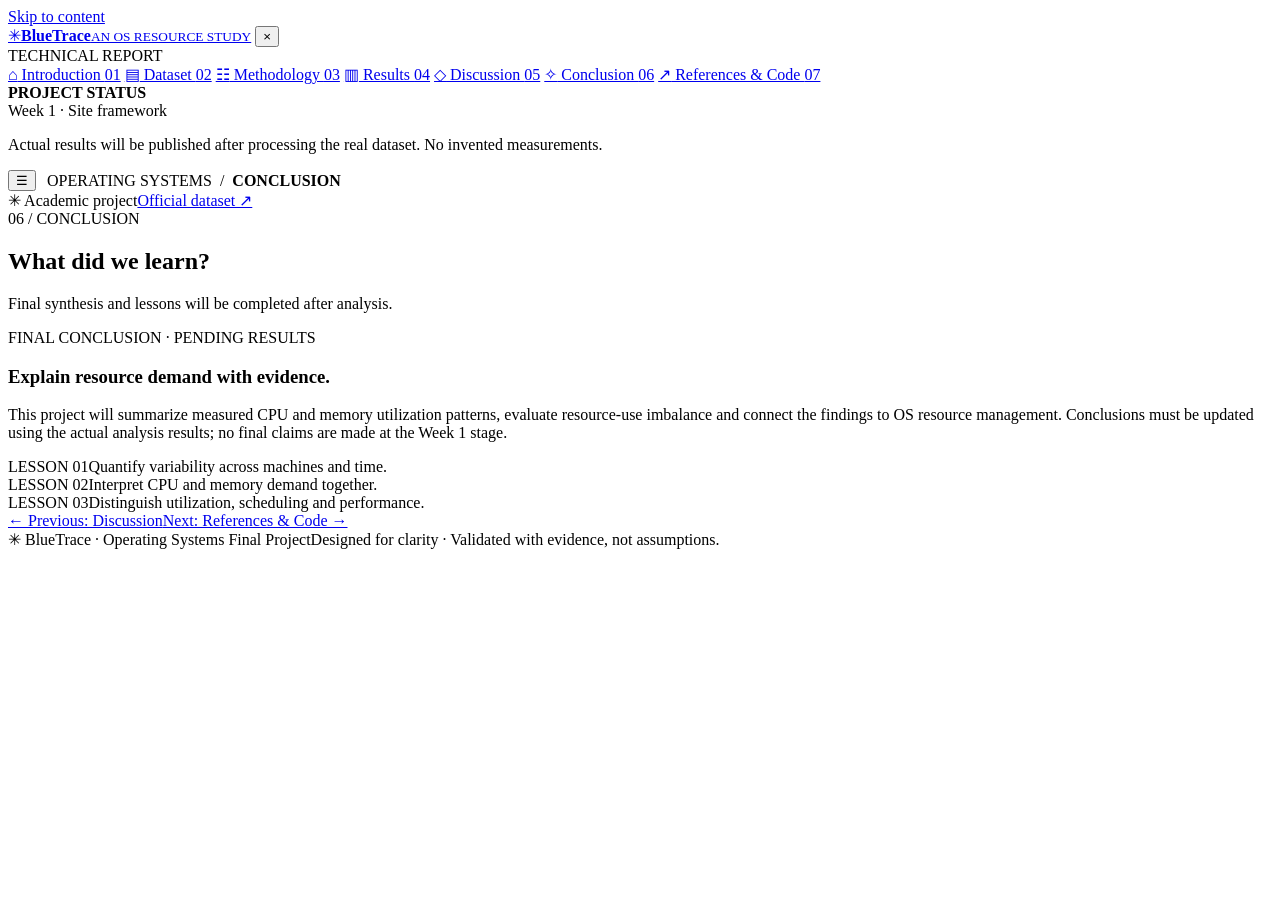
==== conclusion.html @ f9ad2328 "Add files via upload" ====
<!DOCTYPE html>
<html lang="en">
<head>
<meta charset="utf-8">
<meta name="viewport" content="width=device-width,initial-scale=1,viewport-fit=cover">
<meta name="theme-color" content="#eaf6ff">
<meta name="description" content="Operating Systems final project: Alibaba Cluster Trace 2017 CPU and memory analysis — Conclusion.">
<title>Conclusion · BlueTrace OS Resource Study</title>
<link rel="stylesheet" href="assets/style.css">
<script src="assets/results/results.js" defer></script>
<script src="assets/navigation.js" defer></script>
<script src="assets/report.js" defer></script>

</head>
<body data-page="conclusion">
<a href="#main-content" class="skip-link">Skip to content</a>
<div class="scrim" id="scrim" aria-hidden="true"></div>
<div class="app">
<aside class="side" id="sidebar" aria-label="Report navigation" aria-hidden="false">
  <div class="sidebar-top">
  <a href="index.html" class="brand"><span class="logo" aria-hidden="true">✳</span><span><strong>BlueTrace</strong><small>AN OS RESOURCE STUDY</small></span></a>
  <button class="menu-close" type="button" id="menuClose" aria-label="Close navigation">×</button>
  </div>
  <div class="nav-caption">TECHNICAL REPORT</div>
  <nav aria-label="Report pages"><a class="nav-link" href="index.html" ><span class="nav-icon" aria-hidden="true">⌂</span> Introduction <span class="num">01</span></a>
<a class="nav-link" href="dataset.html" ><span class="nav-icon" aria-hidden="true">▤</span> Dataset <span class="num">02</span></a>
<a class="nav-link" href="methodology.html" ><span class="nav-icon" aria-hidden="true">☷</span> Methodology <span class="num">03</span></a>
<a class="nav-link" href="results.html" ><span class="nav-icon" aria-hidden="true">▥</span> Results <span class="num">04</span></a>
<a class="nav-link" href="discussion.html" ><span class="nav-icon" aria-hidden="true">◇</span> Discussion <span class="num">05</span></a>
<a class="nav-link active" href="conclusion.html" aria-current="page"><span class="nav-icon" aria-hidden="true">✧</span> Conclusion <span class="num">06</span></a>
<a class="nav-link" href="references.html" ><span class="nav-icon" aria-hidden="true">↗</span> References & Code <span class="num">07</span></a></nav>
  <div class="side-bottom"><b>PROJECT STATUS</b><div class="tiny-status"><span class="dot"></span><span id="progress-label">Week 1 · Site framework</span></div><p>Actual results will be published after processing the real dataset. No invented measurements.</p></div>
</aside>
<div class="main">
<header class="bar"><div class="bar-lead" style="display:flex;align-items:center;gap:11px;min-width:0"><button class="mobile-toggle" id="menuBtn" type="button" aria-label="Open navigation menu" aria-controls="sidebar" aria-expanded="false"><span aria-hidden="true">☰</span></button><div class="breadcrumbs">OPERATING SYSTEMS &nbsp;/&nbsp; <strong>CONCLUSION</strong></div></div><div class="bar-right"><span class="pill">✳ Academic project</span><a class="external" href="https://github.com/alibaba/clusterdata/tree/master/cluster-trace-v2017" target="_blank" rel="noopener noreferrer">Official dataset ↗</a></div></header>
<main class="container" id="main-content" tabindex="-1">
<section class="page-section" id="conclusion">
<div class="headline"><div><span class="overline">06 / CONCLUSION</span><h2>What did we learn?</h2><p>Final synthesis and lessons will be completed after analysis.</p></div></div><div class="conclusion-box"><span class="kicker">FINAL CONCLUSION · PENDING RESULTS</span><h3>Explain resource demand with evidence.</h3><p id="conclusion-text">This project will summarize measured CPU and memory utilization patterns, evaluate resource-use imbalance and connect the findings to OS resource management. Conclusions must be updated using the actual analysis results; no final claims are made at the Week 1 stage.</p><div class="conclusion-items"><div><span>LESSON 01</span>Quantify variability across machines and time.</div><div><span>LESSON 02</span>Interpret CPU and memory demand together.</div><div><span>LESSON 03</span>Distinguish utilization, scheduling and performance.</div></div></div>
</section>
<nav class="page-nav" aria-label="Report page navigation"><a href="discussion.html">← Previous: Discussion</a><span style="flex:1"></span><a href="references.html">Next: References & Code →</a></nav>
</main>
<footer class="page-footer"><span><span class="little-flower">✳</span> BlueTrace · Operating Systems Final Project</span><span>Designed for clarity · Validated with evidence, not assumptions.</span></footer>
</div></div>
</body></html>
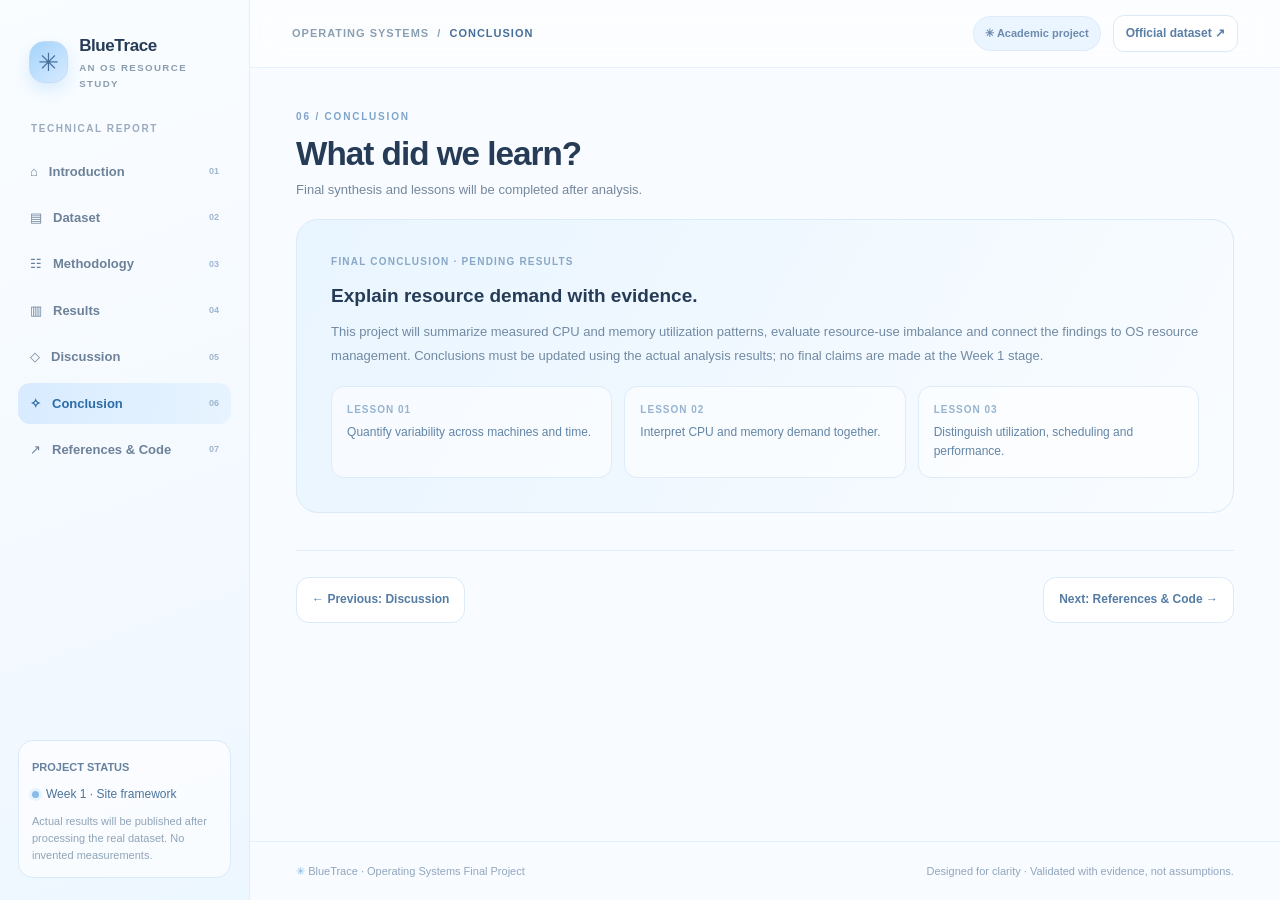
==== commit 5ea9299b: "Add files via upload" ====
--- a/conclusion.html
+++ b/conclusion.html
@@ -6,10 +6,128 @@
 <meta name="theme-color" content="#eaf6ff">
 <meta name="description" content="Operating Systems final project: Alibaba Cluster Trace 2017 CPU and memory analysis — Conclusion.">
 <title>Conclusion · BlueTrace OS Resource Study</title>
+<!-- CSS fallback: page is styled even when assets/style.css is missing or HTML is opened alone. -->
+<style>
+
+    :root { --ink:#263b56; --muted:#71849a; --soft:#f5faff; --white:#fff; --line:#e1edf9; --blue:#598cc6; --blue-deep:#406b9e; --blue-pale:#e3f1ff; --mint:#e6f7f7; --pink:#fdf0f5; --shadow:0 12px 36px rgba(90,133,177,.075); --round:20px; }
+    * {box-sizing:border-box} html {scroll-behavior:smooth} body {margin:0;background:#f8fbff;color:var(--ink);font-family:Inter,-apple-system,BlinkMacSystemFont,"Segoe UI",Arial,sans-serif;line-height:1.65;font-size:15px} a{color:#3576ba} button,input,select {font:inherit} button{cursor:pointer} ::selection{background:#c5e4fc;color:#234d7e} :focus-visible{outline:3px solid #67a9e6;outline-offset:3px}
+    .app{display:grid;grid-template-columns:250px minmax(0,1fr);min-height:100vh;max-width:1680px;margin:auto}
+    .side{height:100vh;position:sticky;top:0;border-right:1px solid var(--line);padding:30px 18px 22px;background:linear-gradient(160deg,#fafdff 0%,#f2f8ff 75%,#edf7ff);display:flex;flex-direction:column;z-index:20}
+    .brand{display:flex;gap:11px;align-items:center;padding:2px 11px 29px;text-decoration:none;color:var(--ink)}.logo{width:42px;height:42px;display:grid;place-items:center;background:linear-gradient(140deg,#a3d4fb,#d8eaff);border:1px solid #c1dcf6;border-radius:15px;color:#466f9b;font-size:25px;box-shadow:0 7px 18px #d6eafd}.brand strong{font-size:17px;letter-spacing:-.4px;display:block}.brand small{display:block;font-size:9.7px;letter-spacing:1.4px;color:#8a9db0;font-weight:700}.nav-caption{padding:0 13px;margin:0 0 13px;color:#9aabc0;font-size:10px;font-weight:750;letter-spacing:1.55px}.side nav{display:grid;gap:5px}.nav-link{display:flex;gap:11px;align-items:center;padding:10px 12px;border-radius:12px;color:#6d8199;text-decoration:none;font-size:13px;font-weight:570;transition:.2s}.nav-link svg{flex:none;opacity:.72}.nav-link:hover{background:#eaf4ff;color:#326fae}.nav-link.active{background:linear-gradient(95deg,#d8ebff,#e7f4ff);color:#2d6ca7;font-weight:770}.nav-link.active svg{opacity:1}.nav-link .num{margin-left:auto;font-size:9px;color:#9fb6cf}.side-bottom{margin-top:auto;padding:13px;background:#ffffffa8;border:1px solid #dbeafb;border-radius:15px}.side-bottom b{font-size:11px;color:#67829e}.side-bottom p{font-size:11px;color:#8fa4b8;line-height:1.55;margin:8px 0 0}.tiny-status{display:flex;align-items:center;gap:7px;font-size:12px;color:#4c749c;margin-top:6px}.dot{width:7px;height:7px;display:inline-block;border-radius:50%;background:#8abbe9;box-shadow:0 0 0 3px #e5f4ff}
+    .main{min-width:0}.bar{height:68px;padding:0 42px;background:#fff9;backdrop-filter:blur(14px);border-bottom:1px solid #e7f0fa;position:sticky;top:0;z-index:10;display:flex;align-items:center;justify-content:space-between;gap:12px}.breadcrumbs{font-size:11px;letter-spacing:1px;color:#8b9fb3;font-weight:700}.breadcrumbs strong{color:#456e99}.bar-right{display:flex;align-items:center;gap:12px}.external{border:1px solid #daeaf8;background:#fff;border-radius:11px;color:#597ea8;padding:8px 12px;font-size:12px;text-decoration:none;white-space:nowrap;font-weight:650}.external:hover{background:#eaf5ff}.mobile-toggle{display:none;background:#eaf4ff;border:0;border-radius:10px;padding:7px 10px;font-size:19px;color:#487aab}
+    .container{max-width:1190px;margin:0 auto;padding:32px 42px 96px}.section{padding-top:74px;scroll-margin-top:68px}.section:first-child{padding-top:0}.hero{border-radius:28px;min-height:400px;overflow:hidden;position:relative;padding:51px 56px;background:radial-gradient(circle at 79% 24%,#c4e5ff 0%,transparent 30%),radial-gradient(circle at 100% 100%,#d0e8fb 0%,transparent 38%),linear-gradient(115deg,#e7f4ff 0%,#f1f9ff 53%,#ddebff 100%);border:1px solid #dcecff;display:flex;align-items:center;box-shadow:var(--shadow)}.hero-copy{max-width:630px;position:relative;z-index:2}.micro{display:inline-flex;align-items:center;gap:8px;background:#ffffffad;border:1px solid #e0ecfa;border-radius:40px;padding:7px 13px;color:#5e87b1;font-size:10px;font-weight:750;letter-spacing:1.2px}.hero h1{font-size:clamp(36px,4.2vw,61px);letter-spacing:-2.3px;line-height:1.16;margin:21px 0 16px;font-weight:780}.hero h1 em{font-style:normal;background:linear-gradient(95deg,#4079b3,#80b6e8);background-clip:text;color:transparent}.hero p{max-width:510px;color:#657f98;margin:0;font-size:14px;line-height:1.9}.actions{display:flex;gap:10px;flex-wrap:wrap;margin-top:26px}.btn{display:inline-flex;align-items:center;justify-content:center;gap:8px;border:1px solid transparent;border-radius:11px;padding:11px 17px;font-size:12px;font-weight:760;text-decoration:none;transition:transform .18s,box-shadow .18s,background .18s}.btn:hover{transform:translateY(-1px)}.primary{background:#5488bf;color:#fff;box-shadow:0 7px 15px #aacfea80}.primary:hover{background:#427aac}.outline{color:#537ca4;background:#fff9;border-color:#d7e8f8}.outline:hover{background:#fff}.hero-flower{position:absolute;right:7%;top:9%;font-size:55px;color:#8abce7;opacity:.45;transform:rotate(-18deg)}.hero-graphic{position:absolute;width:310px;right:-18px;bottom:-48px;transform:rotate(-9deg);opacity:.75;display:grid;gap:10px}.fakepanel{background:#ffffffa3;border:1px solid #fff;border-radius:19px;padding:14px;box-shadow:0 9px 22px #8cbbe52a;backdrop-filter:blur(5px)}.fakepanel b{font-size:10px;letter-spacing:1px;color:#6895bf}.fakeline{height:7px;border-radius:8px;margin:10px 0;background:linear-gradient(90deg,#b3d9f7,#e7f6ff);width:75%}.fakeline.short{width:52%}.fakebar{height:42px;display:flex;align-items:end;gap:6px;margin-top:8px}.fakebar span{display:block;flex:1;background:linear-gradient(#9bc9f0,#d7eeff);border-radius:5px 5px 3px 3px}.fakebar span:nth-child(1){height:36%}.fakebar span:nth-child(2){height:65%}.fakebar span:nth-child(3){height:48%}.fakebar span:nth-child(4){height:88%}.fakebar span:nth-child(5){height:57%}.fakebar span:nth-child(6){height:76%}.hero-note{font-size:9px;color:#7ea1bc}.note-line{display:flex;align-items:center;gap:8px;font-size:11px;color:#899bb1;margin:18px 4px 24px}.note-line svg{color:#76a6cc;flex:none}
+    .headline{display:flex;align-items:end;justify-content:space-between;gap:16px;margin:0 0 19px}.overline{color:#7fa4c9;font-size:10px;font-weight:780;letter-spacing:1.8px;text-transform:uppercase}.headline h2{font-size:clamp(25px,2.6vw,35px);margin:6px 0 5px;letter-spacing:-1px;line-height:1.2}.headline p{margin:0;color:#75889c;font-size:13px;max-width:710px}.pill{display:inline-flex;align-items:center;gap:6px;color:#6d8bad;background:#eaf5ff;border:1px solid #dceafa;border-radius:24px;padding:7px 11px;font-size:11px;font-weight:760;white-space:nowrap}.grid2{display:grid;grid-template-columns:1fr 1fr;gap:17px}.grid3{display:grid;grid-template-columns:repeat(3,1fr);gap:16px}.card{border:1px solid var(--line);background:#fff;border-radius:var(--round);padding:25px;box-shadow:var(--shadow);min-width:0}.card h3{margin:0 0 11px;font-size:17px;letter-spacing:-.45px}.card p{font-size:13px;line-height:1.8;color:#6f8499;margin:0}.card .card-lead{color:#607b96}.kicker{font-size:10px;font-weight:800;color:#89a7c6;letter-spacing:1.2px;display:block;margin-bottom:9px}.question{border-left:3px solid #b2d8f6;padding-left:15px;margin-top:17px;font-size:13px;color:#4b6c8f}.qnum{font-weight:850;color:#6da0d0;margin-right:7px}.task-grid{display:grid;grid-template-columns:repeat(4,1fr);gap:13px;margin-top:16px}.task{border:1px solid #dceafa;border-radius:17px;padding:19px 17px;background:#fff;min-height:145px}.task-icon{width:35px;height:35px;display:grid;place-items:center;font-size:18px;background:#ebf6ff;color:#6e9fcf;border-radius:11px;margin-bottom:13px}.task b{display:block;font-size:12px;color:#476a8d}.task p{font-size:11px;color:#89a0b5;line-height:1.65;margin:7px 0 0}.timeline{display:grid;grid-template-columns:repeat(4,1fr);gap:10px;margin-top:19px}.week{border:1px solid #e0edf9;border-radius:14px;background:#fff;padding:14px 15px}.week:first-child{background:#eaf5ff;border-color:#d2e8fa}.week small{display:block;color:#8eb0ce;font-size:10px;font-weight:800;letter-spacing:1px}.week strong{font-size:12px;color:#4d7091;display:block;margin-top:3px}.week p{color:#8397ac;font-size:11px;line-height:1.6;margin:5px 0 0}
+    .databox{display:grid;grid-template-columns:1.1fr .9fr;gap:17px}.source{background:linear-gradient(135deg,#eef7ff 0,#fff 90%)}.source-link{display:inline-flex;align-items:center;font-size:12px;font-weight:750;margin-top:17px}.schema{width:100%;border-collapse:collapse;min-width:590px}.schema th{text-align:left;font-size:11px;color:#81a0c0;font-weight:700;padding:11px 12px;border-bottom:1px solid #e2edf9;background:#f7fbff}.schema td{padding:11px 12px;border-bottom:1px solid #edf3fa;color:#678098;font-size:12px}.schema td:first-child{color:#375e8a;font-weight:650}.scroll{overflow-x:auto;border-radius:12px}.muted{color:#8397aa;font-size:11px;line-height:1.7}.stat-grid{display:grid;grid-template-columns:repeat(4,1fr);gap:13px;margin:18px 0}.stat{padding:18px;background:#fff;border:1px solid var(--line);border-radius:16px}.stat b{font-size:23px;letter-spacing:-.6px;display:block;color:#4d83b6}.stat span{font-size:10px;color:#8fa4b9;font-weight:700;letter-spacing:.6px}.list{margin:11px 0 0;padding-left:18px;font-size:12px;color:#74899d;line-height:1.95}.list li{margin-bottom:3px}.method{display:flex;align-items:stretch;gap:12px;flex-wrap:wrap}.step{flex:1 1 155px;padding:18px;border:1px solid var(--line);border-radius:16px;background:#fff}.step span{font-size:10px;color:#8fb1d0;font-weight:800}.step b{font-size:12px;display:block;margin-top:5px;color:#446c97}.step p{font-size:11px;color:#8197ac;margin:7px 0 0;line-height:1.6}.meth-card{margin-top:16px}.tag{font-size:10px;background:#eaf5ff;color:#628eb9;border-radius:10px;padding:5px 9px;display:inline-block;font-weight:750}.table-note{font-size:11px;color:#8399ad;margin-top:10px}
+    .result-notice{background:#ebf6ff;border:1px solid #dbeafb;border-radius:16px;padding:17px 20px;display:flex;align-items:start;gap:13px;margin-bottom:17px;color:#6282a1;font-size:12px;line-height:1.7}.result-notice svg{flex:none;color:#71a3d2}.result-notice b{color:#436f9a}.figure-grid{display:grid;grid-template-columns:repeat(2,minmax(0,1fr));gap:16px}.figure-card{background:#fff;border:1px solid var(--line);border-radius:19px;padding:18px;box-shadow:var(--shadow);min-width:0}.figure-title{display:flex;justify-content:space-between;gap:9px;align-items:center;margin-bottom:12px}.figure-title h3{font-size:13px;letter-spacing:-.2px;margin:0}.fig-number{font-size:10px;color:#91b2ce;font-weight:800}.figure-placeholder{height:202px;background:linear-gradient(#f9fcff,#f5faff);border:1px dashed #d9e8f7;border-radius:13px;display:flex;flex-direction:column;align-items:center;justify-content:center;gap:9px;color:#9eb6cd;text-align:center;padding:15px}.placeholder-icon{font-size:27px;background:#eaf4ff;color:#91b8df;width:52px;height:52px;border-radius:16px;display:grid;place-items:center}.figure-placeholder b{font-size:12px;color:#83a2bd}.figure-placeholder span{font-size:10px}.figure-img{display:none;max-width:100%;width:100%;height:auto;border-radius:12px;border:1px solid #e5f0fa}.figure-card.ready .figure-img{display:block}.figure-card.ready .figure-placeholder{display:none}.figure-caption{color:#849cb0;font-size:11px;line-height:1.7;margin:12px 2px 0;min-height:37px}.figure-card .tag{background:#f2f7ff;margin-top:12px}
+    .preview{margin-top:19px;background:#fff;border:1px solid var(--line);border-radius:20px;padding:24px;box-shadow:var(--shadow)}.preview-head{display:flex;justify-content:space-between;align-items:start;gap:12px}.preview-head h3{margin:4px 0 6px;font-size:17px}.preview-head p{color:#8094a8;font-size:12px;line-height:1.7;margin:0}.upload-row{display:flex;gap:11px;align-items:center;flex-wrap:wrap;margin:19px 0 14px}.file-input{display:none}.chart-controls{display:flex;gap:11px;align-items:end;flex-wrap:wrap;margin-top:16px}.control{color:#6e89a6;font-size:11px;display:grid;gap:5px;font-weight:700}.control select{border:1px solid #dae8f7;background:#f9fcff;color:#537999;border-radius:10px;padding:10px 12px;min-width:155px;font-size:12px;max-width:100%}.local-chart-box{height:240px;border:1px dashed #d9e6f5;border-radius:13px;margin-top:14px;position:relative;background:#fafcff}.local-chart-box canvas{width:100%;height:100%;display:none}.chart-empty{position:absolute;inset:0;display:grid;place-items:center;font-size:12px;color:#97adc2;padding:15px;text-align:center}.sample-status{color:#7293af;font-size:11px;line-height:1.75;margin:11px 0 0}.preview-metrics{display:flex;gap:10px;flex-wrap:wrap}.preview-metrics span{background:#edf6ff;border-radius:9px;padding:6px 10px;font-size:11px;color:#577c9e}
+    .discussion{display:grid;grid-template-columns:1fr 1fr;gap:16px}.discussion .card{position:relative;overflow:hidden}.discussion .card::after{content:"✧";position:absolute;right:20px;top:18px;color:#d2e8fa;font-size:30px}.discussion h3{padding-right:20px}.conclusion-box{background:linear-gradient(120deg,#e9f5ff,#f9fcff);border:1px solid #d9eaf9;border-radius:22px;padding:34px}.conclusion-box h3{margin:0 0 9px;font-size:19px}.conclusion-box p{font-size:13px;color:#718aa3;margin:0;line-height:1.85}.conclusion-items{display:grid;grid-template-columns:repeat(3,1fr);gap:12px;margin-top:18px}.conclusion-items div{background:#fff9;border:1px solid #deecf9;border-radius:13px;padding:15px;font-size:12px;color:#6285a6}.conclusion-items span{display:block;font-size:10px;color:#95b3cf;letter-spacing:1px;font-weight:760;margin-bottom:4px}.ref-list{display:grid;gap:10px}.ref-item{border:1px solid #e3edf8;border-radius:12px;background:#fcfeff;padding:14px 16px;font-size:12px;color:#647c94}.ref-item b{display:block;color:#466f98;margin-bottom:3px}.ref-item a{word-break:break-word}.code{padding:13px 16px;background:#edf5ff;border-radius:11px;color:#426b92;overflow-x:auto;font-size:12px}.roles{display:grid;grid-template-columns:repeat(3,1fr);gap:9px}.role{background:#f5faff;border:1px solid #e4effa;border-radius:11px;padding:12px;font-size:11px;color:#6785a0}.role b{display:block;color:#46739e;font-size:12px}.footer{padding:30px 0 10px;margin-top:75px;border-top:1px solid #e2edf8;display:flex;justify-content:space-between;gap:10px;font-size:11px;color:#a3b1c0}.footer .flower{font-size:16px;color:#90bce3}
+    @media(max-width:1180px){.app{grid-template-columns:220px minmax(0,1fr)}.container{padding:30px 27px 75px}.bar{padding:0 27px}.hero{padding:47px 35px}.hero-graphic{right:-100px;opacity:.6}}
+    @media(max-width:900px){.task-grid{grid-template-columns:repeat(2,1fr)}.stat-grid{grid-template-columns:repeat(2,1fr)}.databox{grid-template-columns:1fr}.hero-graphic{display:none}.roles{grid-template-columns:repeat(2,1fr)}}
+    @media(max-width:760px){.app{display:block}.side{position:fixed;left:0;top:0;width:260px;transform:translateX(-100%);transition:transform .23s;box-shadow:20px 0 35px #40648b1e}.side.open{transform:translateX(0)}.scrim{position:fixed;inset:0;background:#21426566;z-index:19;display:none}.scrim.show{display:block}.mobile-toggle{display:block}.bar{height:60px;padding:0 17px}.breadcrumbs{font-size:10px}.bar-right .external{font-size:10px;padding:7px 9px}.container{padding:18px 15px 60px}.section{padding-top:57px;scroll-margin-top:58px}.hero{min-height:350px;padding:34px 27px}.hero h1{letter-spacing:-1.8px}.headline{align-items:start;flex-direction:column;gap:8px}.grid2,.discussion{grid-template-columns:1fr}.figure-grid{grid-template-columns:1fr}.grid3{grid-template-columns:1fr}.timeline{grid-template-columns:repeat(2,1fr)}.conclusion-items{grid-template-columns:1fr}.footer{margin-top:50px;flex-direction:column}.card{padding:20px}.preview{padding:19px}.hero-flower{font-size:37px}.preview-head{flex-direction:column}}
+    @media(max-width:440px){.task-grid{grid-template-columns:1fr 1fr;gap:9px}.task{padding:15px 12px;min-height:150px}.hero{padding:30px 22px}.hero h1{font-size:37px}.stat-grid{gap:8px}.stat{padding:13px}.stat b{font-size:21px}.timeline{gap:8px}.week{padding:12px 10px}.roles{grid-template-columns:1fr}.external{display:none}}
+    @media(prefers-reduced-motion:reduce){html{scroll-behavior:auto}*,*:before,*:after{transition:none!important}}
+    @media print{.side,.bar,.preview,.actions,.footer{display:none!important}.app{display:block}.container{max-width:none;padding:0}.section{padding-top:25px;break-inside:avoid}.hero{min-height:0;box-shadow:none}.card{box-shadow:none}.figure-card{break-inside:avoid}}
+  
+
+/* Responsive multi-page upgrade — v3 */
+html{scroll-behavior:smooth}
+body{overflow-x:hidden;background:#f8fbff}
+.app{max-width:1880px}
+.main{min-height:100vh;display:flex;flex-direction:column}
+.container{width:100%;max-width:1260px;padding:32px clamp(24px,3.6vw,56px) 50px;flex:1}
+.page-section{padding:0;min-width:0;animation:page-in .28s ease both}
+@keyframes page-in{from{opacity:.5;transform:translateY(6px)}to{opacity:1;transform:none}}
+.side{z-index:80;overflow-y:auto;scrollbar-width:thin}
+.nav-link:focus-visible,.mobile-toggle:focus-visible,.menu-close:focus-visible{outline:3px solid #669fdd;outline-offset:3px}
+.nav-link[aria-current="page"]{background:linear-gradient(95deg,#d8ebff,#e7f4ff);color:#2d6ca7;font-weight:770}
+.bar{z-index:30;flex-shrink:0;min-width:0}
+.menu-close{display:none;align-items:center;justify-content:center;border:1px solid #d5e8fb;background:white;color:#426a92;width:37px;height:37px;border-radius:11px;line-height:1;font-size:24px}
+.hero-v3{min-height:320px;padding:44px clamp(24px,4vw,56px);gap:35px;display:grid;grid-template-columns:minmax(0,1.65fr) minmax(225px,.85fr);background:radial-gradient(circle at 92% 8%,#cce9ff 0%,transparent 35%),linear-gradient(116deg,#e8f4ff 0%,#f3faff 50%,#dceeff 100%);box-shadow:0 15px 34px rgba(92,134,181,.07);border-radius:26px}
+.hero-v3 .hero-copy{max-width:740px}
+.hero-v3 h1{font-size:clamp(38px,4vw,61px);line-height:1.09;letter-spacing:-2.1px;margin:22px 0 14px}
+.hero-v3 .hero-subtitle{max-width:590px;font-size:14px;color:#6689ab;line-height:1.85;margin:0}
+.hero-v3 .hero-quote{font-size:13px;color:#6a97be;font-style:italic;margin:10px 0 0}
+.hero-v3 .actions{margin-top:24px;display:flex;gap:22px;align-items:center;flex-wrap:wrap}
+.text-action{font-size:13px;font-weight:720;color:#427bae;text-decoration:none;white-space:nowrap}
+.text-action:hover{text-decoration:underline}
+.mini-sparkle{font-size:13px}
+.hero-process{background:#ffffffbe;border:1px solid #e1eefb;box-shadow:0 12px 24px rgba(104,155,198,.08);border-radius:21px;align-self:center;padding:20px 17px 15px;position:relative;z-index:2;max-width:310px;width:100%;justify-self:end;transform:rotate(1deg)}
+.process-top{display:flex;align-items:center;gap:8px;font-size:10px;letter-spacing:1.15px;color:#80a2c3;font-weight:800;margin:0 0 12px}
+.process-orb{width:27px;height:27px;border-radius:9px;background:#e1f0ff;display:grid;place-items:center;color:#6da8d8;font-size:17px}
+.process-step{background:#f5faff;border:1px solid #e9f2fc;border-radius:13px;display:flex;align-items:center;gap:12px;margin:8px 0;padding:10px 12px;color:#415f7d}
+.process-index{font-size:10px;color:#65a0cf;background:#e3f1ff;padding:6px 7px;border-radius:8px;font-weight:750}
+.process-step b{display:block;font-size:12px;line-height:1.2}
+.process-step small{color:#90a8bc;font-size:10px}
+.step-symbol{margin-left:auto;color:#9ec5e7}
+.visual-note{display:block;text-align:center;color:#9db1c5;font-size:9px;padding-top:7px}
+.page-nav{display:flex;justify-content:space-between;gap:14px;flex-wrap:wrap;padding:26px 0 0;margin-top:37px;border-top:1px solid #e2edf9}
+.page-nav a{background:#fff;border:1px solid #dceaf9;color:#547ca4;border-radius:13px;padding:12px 15px;font-size:12px;text-decoration:none;font-weight:700;transition:.2s}
+.page-nav a:hover{background:#e7f3ff;transform:translateY(-1px)}
+.page-footer{display:flex;justify-content:space-between;align-items:center;flex-wrap:wrap;gap:12px;padding:20px clamp(24px,3.6vw,56px);border-top:1px solid #e5eff9;font-size:11px;color:#91a6bd}
+.page-footer .little-flower{color:#7db7e6}
+.results-intro{display:flex;align-items:flex-start;gap:13px;border:1px solid #e2eefb;background:#eff8ff;border-radius:15px;padding:16px 18px;margin-bottom:20px}
+.results-intro p{margin:3px 0 0;font-size:12px;color:#738ca7}
+.results-intro b{font-size:13px;color:#4b729b}
+.status-dot{background:#81b9e8;width:10px;height:10px;flex:none;border-radius:50%;margin-top:7px;box-shadow:0 0 0 4px #dbeeff}
+.page-section>.headline:first-child{margin-top:3px}
+.figure-card,.card,.stat,.task,.week{min-width:0}
+button,input,select{max-width:100%}
+.scroll{max-width:100%;overflow-x:auto}
+.code{max-width:100%;white-space:pre-wrap;overflow-wrap:anywhere}
+.external{display:inline-flex;align-items:center;justify-content:center}
+.mobile-toggle{min-width:40px;min-height:40px;line-height:1;align-items:center;justify-content:center}
+.scrim{z-index:70}
+.body-menu-open{overflow:hidden}
+.skip-link{position:fixed;left:12px;top:-55px;background:#fff;color:#235b8b;padding:10px 16px;border-radius:10px;z-index:120}
+.skip-link:focus{top:10px}
+@media (max-width:1210px) and (min-width:901px){.app{grid-template-columns:220px minmax(0,1fr)}.side{padding-left:10px;padding-right:10px}.nav-link{font-size:12px}.hero-v3{grid-template-columns:minmax(0,1.6fr) minmax(198px,.8fr);gap:15px}.hero-v3 h1{font-size:clamp(36px,3.6vw,52px)}.hero-process{padding:15px 11px}.container{padding:26px 27px}}
+@media (max-width:900px){
+ .app{display:block}
+ .side{position:fixed;left:0;top:0;bottom:0;width:min(305px,85vw);height:100dvh;height:100vh;transform:translateX(-105%);transition:transform .25s ease;box-shadow:none;z-index:90;visibility:hidden;pointer-events:none;padding-top:22px}
+ .side.open{transform:translateX(0);box-shadow:24px 0 50px #284b7540;visibility:visible;pointer-events:auto}
+ .scrim{position:fixed;inset:0;background:rgba(27,50,77,.42);z-index:85;display:block;opacity:0;pointer-events:none;visibility:hidden;transition:opacity .2s,visibility .2s}
+ .scrim.show{opacity:1;pointer-events:auto;visibility:visible}
+ .mobile-toggle{display:inline-flex;position:relative;z-index:35}
+ .menu-close{display:inline-flex}
+ .sidebar-top{display:flex;align-items:center;justify-content:space-between;gap:8px;padding-right:5px}
+ .sidebar-top .brand{padding-bottom:17px}
+ .bar{height:64px;padding:0 22px}
+ .container{padding:26px 24px 45px}
+ .hero-v3{min-height:0;padding:39px 33px;grid-template-columns:minmax(0,1fr) 230px}
+ .hero-v3 h1{font-size:clamp(37px,5vw,51px)}
+ .page-footer{padding:18px 24px}
+}
+@media (max-width:680px){
+ .bar{height:60px;padding:0 15px}
+ .bar-right .pill{display:none}
+ .bar-right .external{font-size:10px;padding:7px 9px}
+ .breadcrumbs{font-size:10px;letter-spacing:.4px}
+ .container{padding:17px 15px 38px}
+ .hero-v3{display:block;min-height:0;padding:31px 24px 27px;border-radius:23px}
+ .hero-v3 h1{font-size:clamp(35px,8vw,47px);letter-spacing:-1.55px;margin:18px 0 13px}
+ .hero-v3 .hero-subtitle{font-size:13px}
+ .hero-v3 .actions{gap:12px;margin-top:22px}
+ .hero-process{margin:25px 0 0;max-width:none;display:grid;grid-template-columns:repeat(3,minmax(0,1fr));gap:6px;transform:none;padding:12px}
+ .process-top{grid-column:1/-1;margin-bottom:3px}
+ .process-step{padding:9px 7px;margin:0;display:flex;align-items:flex-start;flex-direction:column;gap:6px;justify-content:center}
+ .process-step b{font-size:11px}.process-step small{font-size:9px;line-height:1.3;display:block}
+ .process-index{font-size:9px}.step-symbol{display:none}.visual-note{grid-column:1/-1;font-size:9px}
+ .page-footer{padding:19px 16px;display:block}
+ .page-footer span{display:block;margin-bottom:6px}
+ .grid2,.grid3,.discussion,.figure-grid{grid-template-columns:1fr}
+ .stat-grid{grid-template-columns:repeat(2,minmax(0,1fr))}
+ .figure-card{padding:15px}
+ .figure-img{width:100%}
+ .results-intro{padding:13px}
+ .page-nav a{flex:1 1 150px;text-align:center}
+ .timeline{grid-template-columns:repeat(2,minmax(0,1fr))}
+}
+@media (max-width:370px){.bar-right .external{display:none}.hero-v3{padding:26px 19px}.hero-v3 h1{font-size:34px}.container{padding:14px 12px 28px}.process-step{padding:7px 5px}.hero-process{padding:8px}.page-nav{gap:8px}.micro{font-size:9px}}
+@media (prefers-reduced-motion:reduce){.page-section{animation:none}.side,.scrim{transition:none}}
+@media print{.side,.bar,.scrim,.page-nav,.page-footer,.preview{display:none!important}.app{display:block}.container{padding:0;max-width:none}.hero-v3{box-shadow:none;border:1px solid #ddd}}
+
+</style>
 <link rel="stylesheet" href="assets/style.css">
-<script src="assets/results/results.js" defer></script>
-<script src="assets/navigation.js" defer></script>
-<script src="assets/report.js" defer></script>
 
 </head>
 <body data-page="conclusion">
@@ -41,4 +159,82 @@
 </main>
 <footer class="page-footer"><span><span class="little-flower">✳</span> BlueTrace · Operating Systems Final Project</span><span>Designed for clarity · Validated with evidence, not assumptions.</span></footer>
 </div></div>
+
+<!-- Inline navigation fallback: hamburger menu still works if the assets folder is unavailable. -->
+<script>
+(() => {
+  'use strict';
+  const sidebar = document.getElementById('sidebar');
+  const toggle = document.getElementById('menuBtn');
+  const closeBtn = document.getElementById('menuClose');
+  const scrim = document.getElementById('scrim');
+  if (!sidebar || !toggle || !scrim) return;
+  let previousFocus = null;
+  const mobile = window.matchMedia('(max-width: 900px)');
+  function setMenu(open, restoreFocus = true) {
+    const shouldOpen = Boolean(open && mobile.matches);
+    const wasOpen = sidebar.classList.contains('open');
+    sidebar.classList.toggle('open', shouldOpen);
+    scrim.classList.toggle('show', shouldOpen);
+    document.body.classList.toggle('body-menu-open', shouldOpen);
+    toggle.setAttribute('aria-expanded', String(shouldOpen));
+    toggle.setAttribute('aria-label', shouldOpen ? 'Close navigation menu' : 'Open navigation menu');
+    sidebar.setAttribute('aria-hidden', String(mobile.matches && !shouldOpen));
+    if (shouldOpen && !wasOpen) {
+      previousFocus = document.activeElement;
+      closeBtn?.focus();
+    } else if (!shouldOpen && wasOpen && restoreFocus) {
+      (previousFocus && previousFocus.isConnected ? previousFocus : toggle).focus();
+    }
+  }
+  toggle.addEventListener('click', () => setMenu(!sidebar.classList.contains('open')));
+  closeBtn?.addEventListener('click', () => setMenu(false));
+  scrim.addEventListener('click', () => setMenu(false));
+  sidebar.querySelectorAll('a').forEach(link => link.addEventListener('click', () => setMenu(false, false)));
+  document.addEventListener('keydown', evt => {
+    if (!sidebar.classList.contains('open')) return;
+    if (evt.key === 'Escape') { evt.preventDefault(); setMenu(false); return; }
+    if (evt.key === 'Tab') {
+      const targets = [...sidebar.querySelectorAll('a[href], button:not([disabled])')].filter(el => el.getClientRects().length);
+      if (!targets.length) return;
+      const first = targets[0], last = targets[targets.length-1];
+      if (evt.shiftKey && document.activeElement === first) {evt.preventDefault();last.focus();}
+      else if (!evt.shiftKey && document.activeElement === last) {evt.preventDefault();first.focus();}
+    }
+  });
+  const sync = () => setMenu(false, false);
+  if (mobile.addEventListener) mobile.addEventListener('change',sync);
+  else mobile.addListener(sync);
+  sync();
+})();
+</script>
+<!-- Real data metadata is optional until analysis is completed. -->
+<script src="assets/results/results.js"></script>
+<script>
+(() => {
+'use strict';
+const report=window.PROJECT_RESULTS;
+if(!report||report.status!=='generated_from_real_data')return;
+const $=id=>document.getElementById(id);
+const put=(id,value)=>{const e=$(id);if(e&&value!==null&&value!==undefined)e.textContent=String(value);};
+const stats=report.statistics||{};
+const fmt=x=>Number.isFinite(Number(x))?Number(x).toLocaleString('en-US'):'—';
+put('stat-machines',fmt(stats.machines));put('stat-records',fmt(stats.valid_records));
+put('stat-cpu',Number.isFinite(stats.mean_cpu)?stats.mean_cpu.toFixed(1):'—');
+put('stat-memory',Number.isFinite(stats.mean_memory)?stats.mean_memory.toFixed(1):'—');
+put('selection-summary',`Input: ${report.input_filename||'documented file'}; scanned ${fmt(report.records_scanned)} rows; ${fmt(report.records_selected)} selected before validation. ${report.selection_description||''} Observed trace timestamps: ${stats.time_start??'—'}–${stats.time_end??'—'} seconds.`);
+put('quality-summary',`Invalid selected records: ${fmt(report.invalid_selected_records)}. ${report.quality_note||''}`);
+if(Number.isFinite(stats.cpu_memory_correlation))put('discussion-findings',`Selected sample: mean CPU ${stats.mean_cpu.toFixed(1)}%, memory ${stats.mean_memory.toFixed(1)}%, Pearson correlation ${stats.cpu_memory_correlation.toFixed(3)}. Review actual figures and add the study's OS interpretation. Correlation does not imply causation or application performance.`);
+put('progress-label','Figures generated · review interpretation');
+const figureIDs=['fig01_cpu_histogram','fig02_cpu_time_series','fig03_machine_comparison','fig04_memory_histogram','fig05_cpu_memory_scatter','fig06_imbalance_heatmap','fig07_utilization_categories'];
+let ready=0;
+document.querySelectorAll('[data-figure]').forEach(card=>{
+ const key=card.dataset.figure,img=card.querySelector('img.figure-img'),meta=report.figures?.[key];
+ if(!img||!meta)return;
+ img.addEventListener('load',()=>{if(!card.classList.contains('ready')){card.classList.add('ready');ready++;put('figure-count',`${ready} / ${figureIDs.length} figures ready`);}if(meta.caption){const c=card.querySelector('.figure-caption');if(c)c.textContent=meta.caption;}});
+ img.addEventListener('error',()=>card.classList.remove('ready'));
+ img.src=`assets/results/${key}.png?v=${encodeURIComponent(report.generated_at||'1')}`;
+});
+})();
+</script>
 </body></html>
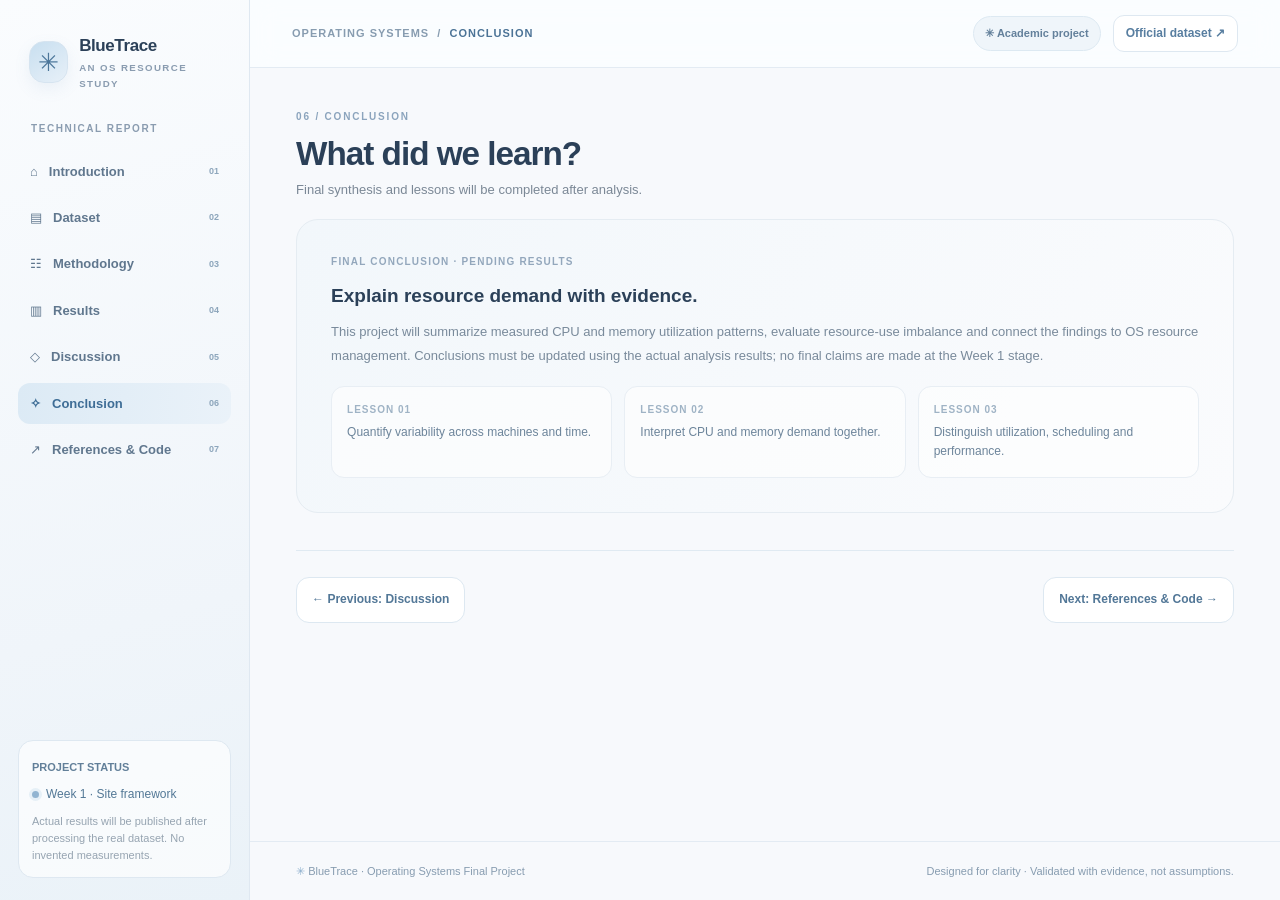
==== commit b16a6ac8: "Add files via upload" ====
--- a/conclusion.html
+++ b/conclusion.html
@@ -9,21 +9,22 @@
 <!-- CSS fallback: page is styled even when assets/style.css is missing or HTML is opened alone. -->
 <style>
 
-    :root { --ink:#263b56; --muted:#71849a; --soft:#f5faff; --white:#fff; --line:#e1edf9; --blue:#598cc6; --blue-deep:#406b9e; --blue-pale:#e3f1ff; --mint:#e6f7f7; --pink:#fdf0f5; --shadow:0 12px 36px rgba(90,133,177,.075); --round:20px; }
-    * {box-sizing:border-box} html {scroll-behavior:smooth} body {margin:0;background:#f8fbff;color:var(--ink);font-family:Inter,-apple-system,BlinkMacSystemFont,"Segoe UI",Arial,sans-serif;line-height:1.65;font-size:15px} a{color:#3576ba} button,input,select {font:inherit} button{cursor:pointer} ::selection{background:#c5e4fc;color:#234d7e} :focus-visible{outline:3px solid #67a9e6;outline-offset:3px}
+    
+    :root { --ink:#2e3c4e; --muted:#788493; --soft:#fafbfd; --white:#fff; --line:#ebf0f4; --blue:#6b8db4; --blue-deep:#506c8e; --blue-pale:#eef4f9; --mint:#e6f7f7; --pink:#fdf0f5; --shadow:0 12px 36px rgba(90,133,177,.075); --round:20px; }
+    * {box-sizing:border-box} html {scroll-behavior:smooth} body {margin:0;background:#fafbfd;color:var(--ink);font-family:Inter,-apple-system,BlinkMacSystemFont,"Segoe UI",Arial,sans-serif;line-height:1.65;font-size:15px} a{color:#4b76a4} button,input,select {font:inherit} button{cursor:pointer} ::selection{background:#d7e5ef;color:#324e6f} :focus-visible{outline:3px solid #7ca8d1;outline-offset:3px}
     .app{display:grid;grid-template-columns:250px minmax(0,1fr);min-height:100vh;max-width:1680px;margin:auto}
-    .side{height:100vh;position:sticky;top:0;border-right:1px solid var(--line);padding:30px 18px 22px;background:linear-gradient(160deg,#fafdff 0%,#f2f8ff 75%,#edf7ff);display:flex;flex-direction:column;z-index:20}
-    .brand{display:flex;gap:11px;align-items:center;padding:2px 11px 29px;text-decoration:none;color:var(--ink)}.logo{width:42px;height:42px;display:grid;place-items:center;background:linear-gradient(140deg,#a3d4fb,#d8eaff);border:1px solid #c1dcf6;border-radius:15px;color:#466f9b;font-size:25px;box-shadow:0 7px 18px #d6eafd}.brand strong{font-size:17px;letter-spacing:-.4px;display:block}.brand small{display:block;font-size:9.7px;letter-spacing:1.4px;color:#8a9db0;font-weight:700}.nav-caption{padding:0 13px;margin:0 0 13px;color:#9aabc0;font-size:10px;font-weight:750;letter-spacing:1.55px}.side nav{display:grid;gap:5px}.nav-link{display:flex;gap:11px;align-items:center;padding:10px 12px;border-radius:12px;color:#6d8199;text-decoration:none;font-size:13px;font-weight:570;transition:.2s}.nav-link svg{flex:none;opacity:.72}.nav-link:hover{background:#eaf4ff;color:#326fae}.nav-link.active{background:linear-gradient(95deg,#d8ebff,#e7f4ff);color:#2d6ca7;font-weight:770}.nav-link.active svg{opacity:1}.nav-link .num{margin-left:auto;font-size:9px;color:#9fb6cf}.side-bottom{margin-top:auto;padding:13px;background:#ffffffa8;border:1px solid #dbeafb;border-radius:15px}.side-bottom b{font-size:11px;color:#67829e}.side-bottom p{font-size:11px;color:#8fa4b8;line-height:1.55;margin:8px 0 0}.tiny-status{display:flex;align-items:center;gap:7px;font-size:12px;color:#4c749c;margin-top:6px}.dot{width:7px;height:7px;display:inline-block;border-radius:50%;background:#8abbe9;box-shadow:0 0 0 3px #e5f4ff}
-    .main{min-width:0}.bar{height:68px;padding:0 42px;background:#fff9;backdrop-filter:blur(14px);border-bottom:1px solid #e7f0fa;position:sticky;top:0;z-index:10;display:flex;align-items:center;justify-content:space-between;gap:12px}.breadcrumbs{font-size:11px;letter-spacing:1px;color:#8b9fb3;font-weight:700}.breadcrumbs strong{color:#456e99}.bar-right{display:flex;align-items:center;gap:12px}.external{border:1px solid #daeaf8;background:#fff;border-radius:11px;color:#597ea8;padding:8px 12px;font-size:12px;text-decoration:none;white-space:nowrap;font-weight:650}.external:hover{background:#eaf5ff}.mobile-toggle{display:none;background:#eaf4ff;border:0;border-radius:10px;padding:7px 10px;font-size:19px;color:#487aab}
-    .container{max-width:1190px;margin:0 auto;padding:32px 42px 96px}.section{padding-top:74px;scroll-margin-top:68px}.section:first-child{padding-top:0}.hero{border-radius:28px;min-height:400px;overflow:hidden;position:relative;padding:51px 56px;background:radial-gradient(circle at 79% 24%,#c4e5ff 0%,transparent 30%),radial-gradient(circle at 100% 100%,#d0e8fb 0%,transparent 38%),linear-gradient(115deg,#e7f4ff 0%,#f1f9ff 53%,#ddebff 100%);border:1px solid #dcecff;display:flex;align-items:center;box-shadow:var(--shadow)}.hero-copy{max-width:630px;position:relative;z-index:2}.micro{display:inline-flex;align-items:center;gap:8px;background:#ffffffad;border:1px solid #e0ecfa;border-radius:40px;padding:7px 13px;color:#5e87b1;font-size:10px;font-weight:750;letter-spacing:1.2px}.hero h1{font-size:clamp(36px,4.2vw,61px);letter-spacing:-2.3px;line-height:1.16;margin:21px 0 16px;font-weight:780}.hero h1 em{font-style:normal;background:linear-gradient(95deg,#4079b3,#80b6e8);background-clip:text;color:transparent}.hero p{max-width:510px;color:#657f98;margin:0;font-size:14px;line-height:1.9}.actions{display:flex;gap:10px;flex-wrap:wrap;margin-top:26px}.btn{display:inline-flex;align-items:center;justify-content:center;gap:8px;border:1px solid transparent;border-radius:11px;padding:11px 17px;font-size:12px;font-weight:760;text-decoration:none;transition:transform .18s,box-shadow .18s,background .18s}.btn:hover{transform:translateY(-1px)}.primary{background:#5488bf;color:#fff;box-shadow:0 7px 15px #aacfea80}.primary:hover{background:#427aac}.outline{color:#537ca4;background:#fff9;border-color:#d7e8f8}.outline:hover{background:#fff}.hero-flower{position:absolute;right:7%;top:9%;font-size:55px;color:#8abce7;opacity:.45;transform:rotate(-18deg)}.hero-graphic{position:absolute;width:310px;right:-18px;bottom:-48px;transform:rotate(-9deg);opacity:.75;display:grid;gap:10px}.fakepanel{background:#ffffffa3;border:1px solid #fff;border-radius:19px;padding:14px;box-shadow:0 9px 22px #8cbbe52a;backdrop-filter:blur(5px)}.fakepanel b{font-size:10px;letter-spacing:1px;color:#6895bf}.fakeline{height:7px;border-radius:8px;margin:10px 0;background:linear-gradient(90deg,#b3d9f7,#e7f6ff);width:75%}.fakeline.short{width:52%}.fakebar{height:42px;display:flex;align-items:end;gap:6px;margin-top:8px}.fakebar span{display:block;flex:1;background:linear-gradient(#9bc9f0,#d7eeff);border-radius:5px 5px 3px 3px}.fakebar span:nth-child(1){height:36%}.fakebar span:nth-child(2){height:65%}.fakebar span:nth-child(3){height:48%}.fakebar span:nth-child(4){height:88%}.fakebar span:nth-child(5){height:57%}.fakebar span:nth-child(6){height:76%}.hero-note{font-size:9px;color:#7ea1bc}.note-line{display:flex;align-items:center;gap:8px;font-size:11px;color:#899bb1;margin:18px 4px 24px}.note-line svg{color:#76a6cc;flex:none}
-    .headline{display:flex;align-items:end;justify-content:space-between;gap:16px;margin:0 0 19px}.overline{color:#7fa4c9;font-size:10px;font-weight:780;letter-spacing:1.8px;text-transform:uppercase}.headline h2{font-size:clamp(25px,2.6vw,35px);margin:6px 0 5px;letter-spacing:-1px;line-height:1.2}.headline p{margin:0;color:#75889c;font-size:13px;max-width:710px}.pill{display:inline-flex;align-items:center;gap:6px;color:#6d8bad;background:#eaf5ff;border:1px solid #dceafa;border-radius:24px;padding:7px 11px;font-size:11px;font-weight:760;white-space:nowrap}.grid2{display:grid;grid-template-columns:1fr 1fr;gap:17px}.grid3{display:grid;grid-template-columns:repeat(3,1fr);gap:16px}.card{border:1px solid var(--line);background:#fff;border-radius:var(--round);padding:25px;box-shadow:var(--shadow);min-width:0}.card h3{margin:0 0 11px;font-size:17px;letter-spacing:-.45px}.card p{font-size:13px;line-height:1.8;color:#6f8499;margin:0}.card .card-lead{color:#607b96}.kicker{font-size:10px;font-weight:800;color:#89a7c6;letter-spacing:1.2px;display:block;margin-bottom:9px}.question{border-left:3px solid #b2d8f6;padding-left:15px;margin-top:17px;font-size:13px;color:#4b6c8f}.qnum{font-weight:850;color:#6da0d0;margin-right:7px}.task-grid{display:grid;grid-template-columns:repeat(4,1fr);gap:13px;margin-top:16px}.task{border:1px solid #dceafa;border-radius:17px;padding:19px 17px;background:#fff;min-height:145px}.task-icon{width:35px;height:35px;display:grid;place-items:center;font-size:18px;background:#ebf6ff;color:#6e9fcf;border-radius:11px;margin-bottom:13px}.task b{display:block;font-size:12px;color:#476a8d}.task p{font-size:11px;color:#89a0b5;line-height:1.65;margin:7px 0 0}.timeline{display:grid;grid-template-columns:repeat(4,1fr);gap:10px;margin-top:19px}.week{border:1px solid #e0edf9;border-radius:14px;background:#fff;padding:14px 15px}.week:first-child{background:#eaf5ff;border-color:#d2e8fa}.week small{display:block;color:#8eb0ce;font-size:10px;font-weight:800;letter-spacing:1px}.week strong{font-size:12px;color:#4d7091;display:block;margin-top:3px}.week p{color:#8397ac;font-size:11px;line-height:1.6;margin:5px 0 0}
-    .databox{display:grid;grid-template-columns:1.1fr .9fr;gap:17px}.source{background:linear-gradient(135deg,#eef7ff 0,#fff 90%)}.source-link{display:inline-flex;align-items:center;font-size:12px;font-weight:750;margin-top:17px}.schema{width:100%;border-collapse:collapse;min-width:590px}.schema th{text-align:left;font-size:11px;color:#81a0c0;font-weight:700;padding:11px 12px;border-bottom:1px solid #e2edf9;background:#f7fbff}.schema td{padding:11px 12px;border-bottom:1px solid #edf3fa;color:#678098;font-size:12px}.schema td:first-child{color:#375e8a;font-weight:650}.scroll{overflow-x:auto;border-radius:12px}.muted{color:#8397aa;font-size:11px;line-height:1.7}.stat-grid{display:grid;grid-template-columns:repeat(4,1fr);gap:13px;margin:18px 0}.stat{padding:18px;background:#fff;border:1px solid var(--line);border-radius:16px}.stat b{font-size:23px;letter-spacing:-.6px;display:block;color:#4d83b6}.stat span{font-size:10px;color:#8fa4b9;font-weight:700;letter-spacing:.6px}.list{margin:11px 0 0;padding-left:18px;font-size:12px;color:#74899d;line-height:1.95}.list li{margin-bottom:3px}.method{display:flex;align-items:stretch;gap:12px;flex-wrap:wrap}.step{flex:1 1 155px;padding:18px;border:1px solid var(--line);border-radius:16px;background:#fff}.step span{font-size:10px;color:#8fb1d0;font-weight:800}.step b{font-size:12px;display:block;margin-top:5px;color:#446c97}.step p{font-size:11px;color:#8197ac;margin:7px 0 0;line-height:1.6}.meth-card{margin-top:16px}.tag{font-size:10px;background:#eaf5ff;color:#628eb9;border-radius:10px;padding:5px 9px;display:inline-block;font-weight:750}.table-note{font-size:11px;color:#8399ad;margin-top:10px}
-    .result-notice{background:#ebf6ff;border:1px solid #dbeafb;border-radius:16px;padding:17px 20px;display:flex;align-items:start;gap:13px;margin-bottom:17px;color:#6282a1;font-size:12px;line-height:1.7}.result-notice svg{flex:none;color:#71a3d2}.result-notice b{color:#436f9a}.figure-grid{display:grid;grid-template-columns:repeat(2,minmax(0,1fr));gap:16px}.figure-card{background:#fff;border:1px solid var(--line);border-radius:19px;padding:18px;box-shadow:var(--shadow);min-width:0}.figure-title{display:flex;justify-content:space-between;gap:9px;align-items:center;margin-bottom:12px}.figure-title h3{font-size:13px;letter-spacing:-.2px;margin:0}.fig-number{font-size:10px;color:#91b2ce;font-weight:800}.figure-placeholder{height:202px;background:linear-gradient(#f9fcff,#f5faff);border:1px dashed #d9e8f7;border-radius:13px;display:flex;flex-direction:column;align-items:center;justify-content:center;gap:9px;color:#9eb6cd;text-align:center;padding:15px}.placeholder-icon{font-size:27px;background:#eaf4ff;color:#91b8df;width:52px;height:52px;border-radius:16px;display:grid;place-items:center}.figure-placeholder b{font-size:12px;color:#83a2bd}.figure-placeholder span{font-size:10px}.figure-img{display:none;max-width:100%;width:100%;height:auto;border-radius:12px;border:1px solid #e5f0fa}.figure-card.ready .figure-img{display:block}.figure-card.ready .figure-placeholder{display:none}.figure-caption{color:#849cb0;font-size:11px;line-height:1.7;margin:12px 2px 0;min-height:37px}.figure-card .tag{background:#f2f7ff;margin-top:12px}
-    .preview{margin-top:19px;background:#fff;border:1px solid var(--line);border-radius:20px;padding:24px;box-shadow:var(--shadow)}.preview-head{display:flex;justify-content:space-between;align-items:start;gap:12px}.preview-head h3{margin:4px 0 6px;font-size:17px}.preview-head p{color:#8094a8;font-size:12px;line-height:1.7;margin:0}.upload-row{display:flex;gap:11px;align-items:center;flex-wrap:wrap;margin:19px 0 14px}.file-input{display:none}.chart-controls{display:flex;gap:11px;align-items:end;flex-wrap:wrap;margin-top:16px}.control{color:#6e89a6;font-size:11px;display:grid;gap:5px;font-weight:700}.control select{border:1px solid #dae8f7;background:#f9fcff;color:#537999;border-radius:10px;padding:10px 12px;min-width:155px;font-size:12px;max-width:100%}.local-chart-box{height:240px;border:1px dashed #d9e6f5;border-radius:13px;margin-top:14px;position:relative;background:#fafcff}.local-chart-box canvas{width:100%;height:100%;display:none}.chart-empty{position:absolute;inset:0;display:grid;place-items:center;font-size:12px;color:#97adc2;padding:15px;text-align:center}.sample-status{color:#7293af;font-size:11px;line-height:1.75;margin:11px 0 0}.preview-metrics{display:flex;gap:10px;flex-wrap:wrap}.preview-metrics span{background:#edf6ff;border-radius:9px;padding:6px 10px;font-size:11px;color:#577c9e}
-    .discussion{display:grid;grid-template-columns:1fr 1fr;gap:16px}.discussion .card{position:relative;overflow:hidden}.discussion .card::after{content:"✧";position:absolute;right:20px;top:18px;color:#d2e8fa;font-size:30px}.discussion h3{padding-right:20px}.conclusion-box{background:linear-gradient(120deg,#e9f5ff,#f9fcff);border:1px solid #d9eaf9;border-radius:22px;padding:34px}.conclusion-box h3{margin:0 0 9px;font-size:19px}.conclusion-box p{font-size:13px;color:#718aa3;margin:0;line-height:1.85}.conclusion-items{display:grid;grid-template-columns:repeat(3,1fr);gap:12px;margin-top:18px}.conclusion-items div{background:#fff9;border:1px solid #deecf9;border-radius:13px;padding:15px;font-size:12px;color:#6285a6}.conclusion-items span{display:block;font-size:10px;color:#95b3cf;letter-spacing:1px;font-weight:760;margin-bottom:4px}.ref-list{display:grid;gap:10px}.ref-item{border:1px solid #e3edf8;border-radius:12px;background:#fcfeff;padding:14px 16px;font-size:12px;color:#647c94}.ref-item b{display:block;color:#466f98;margin-bottom:3px}.ref-item a{word-break:break-word}.code{padding:13px 16px;background:#edf5ff;border-radius:11px;color:#426b92;overflow-x:auto;font-size:12px}.roles{display:grid;grid-template-columns:repeat(3,1fr);gap:9px}.role{background:#f5faff;border:1px solid #e4effa;border-radius:11px;padding:12px;font-size:11px;color:#6785a0}.role b{display:block;color:#46739e;font-size:12px}.footer{padding:30px 0 10px;margin-top:75px;border-top:1px solid #e2edf8;display:flex;justify-content:space-between;gap:10px;font-size:11px;color:#a3b1c0}.footer .flower{font-size:16px;color:#90bce3}
+    .side{height:100vh;position:sticky;top:0;border-right:1px solid var(--line);padding:30px 18px 22px;background:linear-gradient(160deg,#fafcfd 0%,#f9fbfd 75%,#f5f9fc);display:flex;flex-direction:column;z-index:20}
+    .brand{display:flex;gap:11px;align-items:center;padding:2px 11px 29px;text-decoration:none;color:var(--ink)}.logo{width:42px;height:42px;display:grid;place-items:center;background:linear-gradient(140deg,#bed4e6,#e6edf6);border:1px solid #d2deea;border-radius:15px;color:#546f8d;font-size:25px;box-shadow:0 7px 18px #e4ecf4}.brand strong{font-size:17px;letter-spacing:-.4px;display:block}.brand small{display:block;font-size:9.7px;letter-spacing:1.4px;color:#909daa;font-weight:700}.nav-caption{padding:0 13px;margin:0 0 13px;color:#a0acba;font-size:10px;font-weight:750;letter-spacing:1.55px}.side nav{display:grid;gap:5px}.nav-link{display:flex;gap:11px;align-items:center;padding:10px 12px;border-radius:12px;color:#748292;text-decoration:none;font-size:13px;font-weight:570;transition:.2s}.nav-link svg{flex:none;opacity:.72}.nav-link:hover{background:#f3f7fb;color:#466f9a}.nav-link.active{background:linear-gradient(95deg,#e6eef6,#f1f6fa);color:#416b93;font-weight:770}.nav-link.active svg{opacity:1}.nav-link .num{margin-left:auto;font-size:9px;color:#a7b6c7}.side-bottom{margin-top:auto;padding:13px;background:#ffffffa8;border:1px solid #e7edf4;border-radius:15px}.side-bottom b{font-size:11px;color:#708295}.side-bottom p{font-size:11px;color:#96a4b1;line-height:1.55;margin:8px 0 0}.tiny-status{display:flex;align-items:center;gap:7px;font-size:12px;color:#59748f;margin-top:6px}.dot{width:7px;height:7px;display:inline-block;border-radius:50%;background:#9abbd9;box-shadow:0 0 0 3px #f0f5fa}
+    .main{min-width:0}.bar{height:68px;padding:0 42px;background:#fff9;backdrop-filter:blur(14px);border-bottom:1px solid #eff3f7;position:sticky;top:0;z-index:10;display:flex;align-items:center;justify-content:space-between;gap:12px}.breadcrumbs{font-size:11px;letter-spacing:1px;color:#929fac;font-weight:700}.breadcrumbs strong{color:#536e8b}.bar-right{display:flex;align-items:center;gap:12px}.external{border:1px solid #e5ecf2;background:#fff;border-radius:11px;color:#667f9b;padding:8px 12px;font-size:12px;text-decoration:none;white-space:nowrap;font-weight:650}.external:hover{background:#f3f7fb}.mobile-toggle{display:none;background:#f3f7fb;border:0;border-radius:10px;padding:7px 10px;font-size:19px;color:#587a9b}
+    .container{max-width:1190px;margin:0 auto;padding:32px 42px 96px}.section{padding-top:74px;scroll-margin-top:68px}.section:first-child{padding-top:0}.hero{border-radius:28px;min-height:400px;overflow:hidden;position:relative;padding:51px 56px;background:radial-gradient(circle at 79% 24%,#d7e6f1 0%,transparent 30%),radial-gradient(circle at 100% 100%,#dfe9f1 0%,transparent 38%),linear-gradient(115deg,#f1f6fa 0%,#f8fbfd 53%,#eaeff7 100%);border:1px solid #e9eff7;display:flex;align-items:center;box-shadow:var(--shadow)}.hero-copy{max-width:630px;position:relative;z-index:2}.micro{display:inline-flex;align-items:center;gap:8px;background:#ffffffad;border:1px solid #eaeff5;border-radius:40px;padding:7px 13px;color:#6c87a3;font-size:10px;font-weight:750;letter-spacing:1.2px}.hero h1{font-size:clamp(36px,4.2vw,61px);letter-spacing:-2.3px;line-height:1.16;margin:21px 0 16px;font-weight:780}.hero h1 em{font-style:normal;background:linear-gradient(95deg,#5379a0,#91b5d7);background-clip:text;color:transparent}.hero p{max-width:510px;color:#6d7f90;margin:0;font-size:14px;line-height:1.9}.actions{display:flex;gap:10px;flex-wrap:wrap;margin-top:26px}.btn{display:inline-flex;align-items:center;justify-content:center;gap:8px;border:1px solid transparent;border-radius:11px;padding:11px 17px;font-size:12px;font-weight:760;text-decoration:none;transition:transform .18s,box-shadow .18s,background .18s}.btn:hover{transform:translateY(-1px)}.primary{background:#6688ad;color:#fff;box-shadow:0 7px 15px #becfdb80}.primary:hover{background:#53799b}.outline{color:#607c97;background:#fff9;border-color:#e3eaf1}.outline:hover{background:#fff}.hero-flower{position:absolute;right:7%;top:9%;font-size:55px;color:#99bbd8;opacity:.45;transform:rotate(-18deg)}.hero-graphic{position:absolute;width:310px;right:-18px;bottom:-48px;transform:rotate(-9deg);opacity:.75;display:grid;gap:10px}.fakepanel{background:#ffffffa3;border:1px solid #fff;border-radius:19px;padding:14px;box-shadow:0 9px 22px #9bbad62a;backdrop-filter:blur(5px)}.fakepanel b{font-size:10px;letter-spacing:1px;color:#7695b1}.fakeline{height:7px;border-radius:8px;margin:10px 0;background:linear-gradient(90deg,#c8d9e7,#f1f7fa);width:75%}.fakeline.short{width:52%}.fakebar{height:42px;display:flex;align-items:end;gap:6px;margin-top:8px}.fakebar span{display:block;flex:1;background:linear-gradient(#b5cadc,#e5eff6);border-radius:5px 5px 3px 3px}.fakebar span:nth-child(1){height:36%}.fakebar span:nth-child(2){height:65%}.fakebar span:nth-child(3){height:48%}.fakebar span:nth-child(4){height:88%}.fakebar span:nth-child(5){height:57%}.fakebar span:nth-child(6){height:76%}.hero-note{font-size:9px;color:#88a0b2}.note-line{display:flex;align-items:center;gap:8px;font-size:11px;color:#909caa;margin:18px 4px 24px}.note-line svg{color:#84a4be;flex:none}
+    .headline{display:flex;align-items:end;justify-content:space-between;gap:16px;margin:0 0 19px}.overline{color:#8ba4bd;font-size:10px;font-weight:780;letter-spacing:1.8px;text-transform:uppercase}.headline h2{font-size:clamp(25px,2.6vw,35px);margin:6px 0 5px;letter-spacing:-1px;line-height:1.2}.headline p{margin:0;color:#7b8896;font-size:13px;max-width:710px}.pill{display:inline-flex;align-items:center;gap:6px;color:#788ca2;background:#f3f7fb;border:1px solid #e7edf4;border-radius:24px;padding:7px 11px;font-size:11px;font-weight:760;white-space:nowrap}.grid2{display:grid;grid-template-columns:1fr 1fr;gap:17px}.grid3{display:grid;grid-template-columns:repeat(3,1fr);gap:16px}.card{border:1px solid var(--line);background:#fff;border-radius:var(--round);padding:25px;box-shadow:var(--shadow);min-width:0}.card h3{margin:0 0 11px;font-size:17px;letter-spacing:-.45px}.card p{font-size:13px;line-height:1.8;color:#768492;margin:0}.card .card-lead{color:#697b8d}.kicker{font-size:10px;font-weight:800;color:#93a7bc;letter-spacing:1.2px;display:block;margin-bottom:9px}.question{border-left:3px solid #c7d8e6;padding-left:15px;margin-top:17px;font-size:13px;color:#566c84}.qnum{font-weight:850;color:#7da0c0;margin-right:7px}.task-grid{display:grid;grid-template-columns:repeat(4,1fr);gap:13px;margin-top:16px}.task{border:1px solid #e7edf4;border-radius:17px;padding:19px 17px;background:#fff;min-height:145px}.task-icon{width:35px;height:35px;display:grid;place-items:center;font-size:18px;background:#f4f8fb;color:#7e9fbf;border-radius:11px;margin-bottom:13px}.task b{display:block;font-size:12px;color:#536a81}.task p{font-size:11px;color:#90a0ae;line-height:1.65;margin:7px 0 0}.timeline{display:grid;grid-template-columns:repeat(4,1fr);gap:10px;margin-top:19px}.week{border:1px solid #eaeff4;border-radius:14px;background:#fff;padding:14px 15px}.week:first-child{background:#f3f7fb;border-color:#e0e9f1}.week small{display:block;color:#99afc3;font-size:10px;font-weight:800;letter-spacing:1px}.week strong{font-size:12px;color:#587086;display:block;margin-top:3px}.week p{color:#8a97a5;font-size:11px;line-height:1.6;margin:5px 0 0}
+    .databox{display:grid;grid-template-columns:1.1fr .9fr;gap:17px}.source{background:linear-gradient(135deg,#f6f9fc 0,#fff 90%)}.source-link{display:inline-flex;align-items:center;font-size:12px;font-weight:750;margin-top:17px}.schema{width:100%;border-collapse:collapse;min-width:590px}.schema th{text-align:left;font-size:11px;color:#8ba0b6;font-weight:700;padding:11px 12px;border-bottom:1px solid #ebf0f5;background:#fafbfd}.schema td{padding:11px 12px;border-bottom:1px solid #f4f6f8;color:#6f8090;font-size:12px}.schema td:first-child{color:#455f7c;font-weight:650}.scroll{overflow-x:auto;border-radius:12px}.muted{color:#8997a4;font-size:11px;line-height:1.7}.stat-grid{display:grid;grid-template-columns:repeat(4,1fr);gap:13px;margin:18px 0}.stat{padding:18px;background:#fff;border:1px solid var(--line);border-radius:16px}.stat b{font-size:23px;letter-spacing:-.6px;display:block;color:#5e83a5}.stat span{font-size:10px;color:#96a4b2;font-weight:700;letter-spacing:.6px}.list{margin:11px 0 0;padding-left:18px;font-size:12px;color:#7b8996;line-height:1.95}.list li{margin-bottom:3px}.method{display:flex;align-items:stretch;gap:12px;flex-wrap:wrap}.step{flex:1 1 155px;padding:18px;border:1px solid var(--line);border-radius:16px;background:#fff}.step span{font-size:10px;color:#9ab1c5;font-weight:800}.step b{font-size:12px;display:block;margin-top:5px;color:#526c89}.step p{font-size:11px;color:#8897a5;margin:7px 0 0;line-height:1.6}.meth-card{margin-top:16px}.tag{font-size:10px;background:#f3f7fb;color:#708eab;border-radius:10px;padding:5px 9px;display:inline-block;font-weight:750}.table-note{font-size:11px;color:#8a99a6;margin-top:10px}
+    .result-notice{background:#f4f8fb;border:1px solid #e7edf4;border-radius:16px;padding:17px 20px;display:flex;align-items:start;gap:13px;margin-bottom:17px;color:#6c8297;font-size:12px;line-height:1.7}.result-notice svg{flex:none;color:#81a3c2}.result-notice b{color:#516f8c}.figure-grid{display:grid;grid-template-columns:repeat(2,minmax(0,1fr));gap:16px}.figure-card{background:#fff;border:1px solid var(--line);border-radius:19px;padding:18px;box-shadow:var(--shadow);min-width:0}.figure-title{display:flex;justify-content:space-between;gap:9px;align-items:center;margin-bottom:12px}.figure-title h3{font-size:13px;letter-spacing:-.2px;margin:0}.fig-number{font-size:10px;color:#9bb1c4;font-weight:800}.figure-placeholder{height:202px;background:linear-gradient(#fafbfd,#fafbfd);border:1px dashed #e4ebf1;border-radius:13px;display:flex;flex-direction:column;align-items:center;justify-content:center;gap:9px;color:#a6b6c5;text-align:center;padding:15px}.placeholder-icon{font-size:27px;background:#f3f7fb;color:#9eb8d2;width:52px;height:52px;border-radius:16px;display:grid;place-items:center}.figure-placeholder b{font-size:12px;color:#8da1b3}.figure-placeholder span{font-size:10px}.figure-img{display:none;max-width:100%;width:100%;height:auto;border-radius:12px;border:1px solid #eef2f6}.figure-card.ready .figure-img{display:block}.figure-card.ready .figure-placeholder{display:none}.figure-caption{color:#8b9ba9;font-size:11px;line-height:1.7;margin:12px 2px 0;min-height:37px}.figure-card .tag{background:#f9fbfd;margin-top:12px}
+    .preview{margin-top:19px;background:#fff;border:1px solid var(--line);border-radius:20px;padding:24px;box-shadow:var(--shadow)}.preview-head{display:flex;justify-content:space-between;align-items:start;gap:12px}.preview-head h3{margin:4px 0 6px;font-size:17px}.preview-head p{color:#8794a1;font-size:12px;line-height:1.7;margin:0}.upload-row{display:flex;gap:11px;align-items:center;flex-wrap:wrap;margin:19px 0 14px}.file-input{display:none}.chart-controls{display:flex;gap:11px;align-items:end;flex-wrap:wrap;margin-top:16px}.control{color:#77899d;font-size:11px;display:grid;gap:5px;font-weight:700}.control select{border:1px solid #e5ebf1;background:#fafbfd;color:#5f788d;border-radius:10px;padding:10px 12px;min-width:155px;font-size:12px;max-width:100%}.local-chart-box{height:240px;border:1px dashed #e4e9f0;border-radius:13px;margin-top:14px;position:relative;background:#fafbfd}.local-chart-box canvas{width:100%;height:100%;display:none}.chart-empty{position:absolute;inset:0;display:grid;place-items:center;font-size:12px;color:#9eadbb;padding:15px;text-align:center}.sample-status{color:#7c92a5;font-size:11px;line-height:1.75;margin:11px 0 0}.preview-metrics{display:flex;gap:10px;flex-wrap:wrap}.preview-metrics span{background:#f5f9fc;border-radius:9px;padding:6px 10px;font-size:11px;color:#637c92}
+    .discussion{display:grid;grid-template-columns:1fr 1fr;gap:16px}.discussion .card{position:relative;overflow:hidden}.discussion .card::after{content:"✧";position:absolute;right:20px;top:18px;color:#e0e9f1;font-size:30px}.discussion h3{padding-right:20px}.conclusion-box{background:linear-gradient(120deg,#f2f7fb,#fafbfd);border:1px solid #e5ecf2;border-radius:22px;padding:34px}.conclusion-box h3{margin:0 0 9px;font-size:19px}.conclusion-box p{font-size:13px;color:#798a9b;margin:0;line-height:1.85}.conclusion-items{display:grid;grid-template-columns:repeat(3,1fr);gap:12px;margin-top:18px}.conclusion-items div{background:#fff9;border:1px solid #e8eef4;border-radius:13px;padding:15px;font-size:12px;color:#6d859b}.conclusion-items span{display:block;font-size:10px;color:#9fb3c5;letter-spacing:1px;font-weight:760;margin-bottom:4px}.ref-list{display:grid;gap:10px}.ref-item{border:1px solid #ecf0f4;border-radius:12px;background:#fafcfd;padding:14px 16px;font-size:12px;color:#6c7c8c}.ref-item b{display:block;color:#546f8a;margin-bottom:3px}.ref-item a{word-break:break-word}.code{padding:13px 16px;background:#f5f8fc;border-radius:11px;color:#4f6b85;overflow-x:auto;font-size:12px}.roles{display:grid;grid-template-columns:repeat(3,1fr);gap:9px}.role{background:#fafbfd;border:1px solid #edf2f6;border-radius:11px;padding:12px;font-size:11px;color:#708597}.role b{display:block;color:#55738f;font-size:12px}.footer{padding:30px 0 10px;margin-top:75px;border-top:1px solid #ebf0f4;display:flex;justify-content:space-between;gap:10px;font-size:11px;color:#a8b1bb}.footer .flower{font-size:16px;color:#9ebbd5}
     @media(max-width:1180px){.app{grid-template-columns:220px minmax(0,1fr)}.container{padding:30px 27px 75px}.bar{padding:0 27px}.hero{padding:47px 35px}.hero-graphic{right:-100px;opacity:.6}}
     @media(max-width:900px){.task-grid{grid-template-columns:repeat(2,1fr)}.stat-grid{grid-template-columns:repeat(2,1fr)}.databox{grid-template-columns:1fr}.hero-graphic{display:none}.roles{grid-template-columns:repeat(2,1fr)}}
-    @media(max-width:760px){.app{display:block}.side{position:fixed;left:0;top:0;width:260px;transform:translateX(-100%);transition:transform .23s;box-shadow:20px 0 35px #40648b1e}.side.open{transform:translateX(0)}.scrim{position:fixed;inset:0;background:#21426566;z-index:19;display:none}.scrim.show{display:block}.mobile-toggle{display:block}.bar{height:60px;padding:0 17px}.breadcrumbs{font-size:10px}.bar-right .external{font-size:10px;padding:7px 9px}.container{padding:18px 15px 60px}.section{padding-top:57px;scroll-margin-top:58px}.hero{min-height:350px;padding:34px 27px}.hero h1{letter-spacing:-1.8px}.headline{align-items:start;flex-direction:column;gap:8px}.grid2,.discussion{grid-template-columns:1fr}.figure-grid{grid-template-columns:1fr}.grid3{grid-template-columns:1fr}.timeline{grid-template-columns:repeat(2,1fr)}.conclusion-items{grid-template-columns:1fr}.footer{margin-top:50px;flex-direction:column}.card{padding:20px}.preview{padding:19px}.hero-flower{font-size:37px}.preview-head{flex-direction:column}}
+    @media(max-width:760px){.app{display:block}.side{position:fixed;left:0;top:0;width:260px;transform:translateX(-100%);transition:transform .23s;box-shadow:20px 0 35px #4c647f1e}.side.open{transform:translateX(0)}.scrim{position:fixed;inset:0;background:#2c425a66;z-index:19;display:none}.scrim.show{display:block}.mobile-toggle{display:block}.bar{height:60px;padding:0 17px}.breadcrumbs{font-size:10px}.bar-right .external{font-size:10px;padding:7px 9px}.container{padding:18px 15px 60px}.section{padding-top:57px;scroll-margin-top:58px}.hero{min-height:350px;padding:34px 27px}.hero h1{letter-spacing:-1.8px}.headline{align-items:start;flex-direction:column;gap:8px}.grid2,.discussion{grid-template-columns:1fr}.figure-grid{grid-template-columns:1fr}.grid3{grid-template-columns:1fr}.timeline{grid-template-columns:repeat(2,1fr)}.conclusion-items{grid-template-columns:1fr}.footer{margin-top:50px;flex-direction:column}.card{padding:20px}.preview{padding:19px}.hero-flower{font-size:37px}.preview-head{flex-direction:column}}
     @media(max-width:440px){.task-grid{grid-template-columns:1fr 1fr;gap:9px}.task{padding:15px 12px;min-height:150px}.hero{padding:30px 22px}.hero h1{font-size:37px}.stat-grid{gap:8px}.stat{padding:13px}.stat b{font-size:21px}.timeline{gap:8px}.week{padding:12px 10px}.roles{grid-template-columns:1fr}.external{display:none}}
     @media(prefers-reduced-motion:reduce){html{scroll-behavior:auto}*,*:before,*:after{transition:none!important}}
     @media print{.side,.bar,.preview,.actions,.footer{display:none!important}.app{display:block}.container{max-width:none;padding:0}.section{padding-top:25px;break-inside:avoid}.hero{min-height:0;box-shadow:none}.card{box-shadow:none}.figure-card{break-inside:avoid}}
@@ -31,44 +32,44 @@
 
 /* Responsive multi-page upgrade — v3 */
 html{scroll-behavior:smooth}
-body{overflow-x:hidden;background:#f8fbff}
+body{overflow-x:hidden;background:#fafbfd}
 .app{max-width:1880px}
 .main{min-height:100vh;display:flex;flex-direction:column}
 .container{width:100%;max-width:1260px;padding:32px clamp(24px,3.6vw,56px) 50px;flex:1}
 .page-section{padding:0;min-width:0;animation:page-in .28s ease both}
 @keyframes page-in{from{opacity:.5;transform:translateY(6px)}to{opacity:1;transform:none}}
 .side{z-index:80;overflow-y:auto;scrollbar-width:thin}
-.nav-link:focus-visible,.mobile-toggle:focus-visible,.menu-close:focus-visible{outline:3px solid #669fdd;outline-offset:3px}
-.nav-link[aria-current="page"]{background:linear-gradient(95deg,#d8ebff,#e7f4ff);color:#2d6ca7;font-weight:770}
+.nav-link:focus-visible,.mobile-toggle:focus-visible,.menu-close:focus-visible{outline:3px solid #7aa0c9;outline-offset:3px}
+.nav-link[aria-current="page"]{background:linear-gradient(95deg,#e6eef6,#f1f6fa);color:#416b93;font-weight:770}
 .bar{z-index:30;flex-shrink:0;min-width:0}
-.menu-close{display:none;align-items:center;justify-content:center;border:1px solid #d5e8fb;background:white;color:#426a92;width:37px;height:37px;border-radius:11px;line-height:1;font-size:24px}
-.hero-v3{min-height:320px;padding:44px clamp(24px,4vw,56px);gap:35px;display:grid;grid-template-columns:minmax(0,1.65fr) minmax(225px,.85fr);background:radial-gradient(circle at 92% 8%,#cce9ff 0%,transparent 35%),linear-gradient(116deg,#e8f4ff 0%,#f3faff 50%,#dceeff 100%);box-shadow:0 15px 34px rgba(92,134,181,.07);border-radius:26px}
+.menu-close{display:none;align-items:center;justify-content:center;border:1px solid #e2ebf3;background:white;color:#4f6a85;width:37px;height:37px;border-radius:11px;line-height:1;font-size:24px}
+.hero-v3{min-height:320px;padding:44px clamp(24px,4vw,56px);gap:35px;display:grid;grid-template-columns:minmax(0,1.65fr) minmax(225px,.85fr);background:radial-gradient(circle at 92% 8%,#ddeaf3 0%,transparent 35%),linear-gradient(116deg,#f2f6fa 0%,#fafcfd 50%,#e9f0f7 100%);box-shadow:0 15px 34px rgba(92,134,181,.07);border-radius:26px}
 .hero-v3 .hero-copy{max-width:740px}
 .hero-v3 h1{font-size:clamp(38px,4vw,61px);line-height:1.09;letter-spacing:-2.1px;margin:22px 0 14px}
-.hero-v3 .hero-subtitle{max-width:590px;font-size:14px;color:#6689ab;line-height:1.85;margin:0}
-.hero-v3 .hero-quote{font-size:13px;color:#6a97be;font-style:italic;margin:10px 0 0}
+.hero-v3 .hero-subtitle{max-width:590px;font-size:14px;color:#7189a0;line-height:1.85;margin:0}
+.hero-v3 .hero-quote{font-size:13px;color:#7896b0;font-style:italic;margin:10px 0 0}
 .hero-v3 .actions{margin-top:24px;display:flex;gap:22px;align-items:center;flex-wrap:wrap}
-.text-action{font-size:13px;font-weight:720;color:#427bae;text-decoration:none;white-space:nowrap}
+.text-action{font-size:13px;font-weight:720;color:#547a9c;text-decoration:none;white-space:nowrap}
 .text-action:hover{text-decoration:underline}
 .mini-sparkle{font-size:13px}
-.hero-process{background:#ffffffbe;border:1px solid #e1eefb;box-shadow:0 12px 24px rgba(104,155,198,.08);border-radius:21px;align-self:center;padding:20px 17px 15px;position:relative;z-index:2;max-width:310px;width:100%;justify-self:end;transform:rotate(1deg)}
-.process-top{display:flex;align-items:center;gap:8px;font-size:10px;letter-spacing:1.15px;color:#80a2c3;font-weight:800;margin:0 0 12px}
-.process-orb{width:27px;height:27px;border-radius:9px;background:#e1f0ff;display:grid;place-items:center;color:#6da8d8;font-size:17px}
-.process-step{background:#f5faff;border:1px solid #e9f2fc;border-radius:13px;display:flex;align-items:center;gap:12px;margin:8px 0;padding:10px 12px;color:#415f7d}
-.process-index{font-size:10px;color:#65a0cf;background:#e3f1ff;padding:6px 7px;border-radius:8px;font-weight:750}
+.hero-process{background:#ffffffbe;border:1px solid #ebf1f6;box-shadow:0 12px 24px rgba(104,155,198,.08);border-radius:21px;align-self:center;padding:20px 17px 15px;position:relative;z-index:2;max-width:310px;width:100%;justify-self:end;transform:rotate(1deg)}
+.process-top{display:flex;align-items:center;gap:8px;font-size:10px;letter-spacing:1.15px;color:#8ba2b8;font-weight:800;margin:0 0 12px}
+.process-orb{width:27px;height:27px;border-radius:9px;background:#edf3f9;display:grid;place-items:center;color:#7fa6c6;font-size:17px}
+.process-step{background:#fafbfd;border:1px solid #f1f5f9;border-radius:13px;display:flex;align-items:center;gap:12px;margin:8px 0;padding:10px 12px;color:#4b5f73}
+.process-index{font-size:10px;color:#769ebe;background:#eef4f9;padding:6px 7px;border-radius:8px;font-weight:750}
 .process-step b{display:block;font-size:12px;line-height:1.2}
-.process-step small{color:#90a8bc;font-size:10px}
-.step-symbol{margin-left:auto;color:#9ec5e7}
-.visual-note{display:block;text-align:center;color:#9db1c5;font-size:9px;padding-top:7px}
-.page-nav{display:flex;justify-content:space-between;gap:14px;flex-wrap:wrap;padding:26px 0 0;margin-top:37px;border-top:1px solid #e2edf9}
-.page-nav a{background:#fff;border:1px solid #dceaf9;color:#547ca4;border-radius:13px;padding:12px 15px;font-size:12px;text-decoration:none;font-weight:700;transition:.2s}
-.page-nav a:hover{background:#e7f3ff;transform:translateY(-1px)}
-.page-footer{display:flex;justify-content:space-between;align-items:center;flex-wrap:wrap;gap:12px;padding:20px clamp(24px,3.6vw,56px);border-top:1px solid #e5eff9;font-size:11px;color:#91a6bd}
-.page-footer .little-flower{color:#7db7e6}
-.results-intro{display:flex;align-items:flex-start;gap:13px;border:1px solid #e2eefb;background:#eff8ff;border-radius:15px;padding:16px 18px;margin-bottom:20px}
-.results-intro p{margin:3px 0 0;font-size:12px;color:#738ca7}
-.results-intro b{font-size:13px;color:#4b729b}
-.status-dot{background:#81b9e8;width:10px;height:10px;flex:none;border-radius:50%;margin-top:7px;box-shadow:0 0 0 4px #dbeeff}
+.process-step small{color:#97a7b5;font-size:10px}
+.step-symbol{margin-left:auto;color:#b4c6d6}
+.visual-note{display:block;text-align:center;color:#a4b1be;font-size:9px;padding-top:7px}
+.page-nav{display:flex;justify-content:space-between;gap:14px;flex-wrap:wrap;padding:26px 0 0;margin-top:37px;border-top:1px solid #ebf0f5}
+.page-nav a{background:#fff;border:1px solid #e7edf3;color:#617c97;border-radius:13px;padding:12px 15px;font-size:12px;text-decoration:none;font-weight:700;transition:.2s}
+.page-nav a:hover{background:#f1f6fa;transform:translateY(-1px)}
+.page-footer{display:flex;justify-content:space-between;align-items:center;flex-wrap:wrap;gap:12px;padding:20px clamp(24px,3.6vw,56px);border-top:1px solid #eef2f6;font-size:11px;color:#98a6b6}
+.page-footer .little-flower{color:#8eb5d5}
+.results-intro{display:flex;align-items:flex-start;gap:13px;border:1px solid #ecf1f6;background:#f7fafc;border-radius:15px;padding:16px 18px;margin-bottom:20px}
+.results-intro p{margin:3px 0 0;font-size:12px;color:#7c8c9e}
+.results-intro b{font-size:13px;color:#58728e}
+.status-dot{background:#92b8d7;width:10px;height:10px;flex:none;border-radius:50%;margin-top:7px;box-shadow:0 0 0 4px #e8f0f7}
 .page-section>.headline:first-child{margin-top:3px}
 .figure-card,.card,.stat,.task,.week{min-width:0}
 button,input,select{max-width:100%}
@@ -78,13 +79,13 @@
 .mobile-toggle{min-width:40px;min-height:40px;line-height:1;align-items:center;justify-content:center}
 .scrim{z-index:70}
 .body-menu-open{overflow:hidden}
-.skip-link{position:fixed;left:12px;top:-55px;background:#fff;color:#235b8b;padding:10px 16px;border-radius:10px;z-index:120}
+.skip-link{position:fixed;left:12px;top:-55px;background:#fff;color:#345a7a;padding:10px 16px;border-radius:10px;z-index:120}
 .skip-link:focus{top:10px}
 @media (max-width:1210px) and (min-width:901px){.app{grid-template-columns:220px minmax(0,1fr)}.side{padding-left:10px;padding-right:10px}.nav-link{font-size:12px}.hero-v3{grid-template-columns:minmax(0,1.6fr) minmax(198px,.8fr);gap:15px}.hero-v3 h1{font-size:clamp(36px,3.6vw,52px)}.hero-process{padding:15px 11px}.container{padding:26px 27px}}
 @media (max-width:900px){
  .app{display:block}
  .side{position:fixed;left:0;top:0;bottom:0;width:min(305px,85vw);height:100dvh;height:100vh;transform:translateX(-105%);transition:transform .25s ease;box-shadow:none;z-index:90;visibility:hidden;pointer-events:none;padding-top:22px}
- .side.open{transform:translateX(0);box-shadow:24px 0 50px #284b7540;visibility:visible;pointer-events:auto}
+ .side.open{transform:translateX(0);box-shadow:24px 0 50px #354c6840;visibility:visible;pointer-events:auto}
  .scrim{position:fixed;inset:0;background:rgba(27,50,77,.42);z-index:85;display:block;opacity:0;pointer-events:none;visibility:hidden;transition:opacity .2s,visibility .2s}
  .scrim.show{opacity:1;pointer-events:auto;visibility:visible}
  .mobile-toggle{display:inline-flex;position:relative;z-index:35}
@@ -125,6 +126,91 @@
 @media (max-width:370px){.bar-right .external{display:none}.hero-v3{padding:26px 19px}.hero-v3 h1{font-size:34px}.container{padding:14px 12px 28px}.process-step{padding:7px 5px}.hero-process{padding:8px}.page-nav{gap:8px}.micro{font-size:9px}}
 @media (prefers-reduced-motion:reduce){.page-section{animation:none}.side,.scrim{transition:none}}
 @media print{.side,.bar,.scrim,.page-nav,.page-footer,.preview{display:none!important}.app{display:block}.container{padding:0;max-width:none}.hero-v3{box-shadow:none;border:1px solid #ddd}}
+
+
+/* ── V5 / soft mist-blue palette ──
+   Color-only refresh. Layout, navigation and data features remain unchanged. */
+:root {
+  --ink:#2B4058; --muted:#70859A; --soft:#F5F8FC;
+  --line:#DFE8F1; --blue:#5685B1; --blue-deep:#466E97;
+  --blue-pale:#E6F0F9; --shadow:0 12px 34px rgba(57,86,116,.055);
+}
+body {background:#F7F9FC; color:var(--ink)}
+a {color:#446F98}
+::selection {background:#DEEAF5;color:#2B4058}
+:focus-visible {outline-color:#769BBA}
+.side {
+  background:linear-gradient(165deg,#FAFCFE 0%,#F0F5FA 68%,#EAF2F8 100%);
+  border-right-color:#DFE8F1;
+}
+.logo {background:linear-gradient(145deg,#C8DFF0,#E7F0F8);border-color:#D6E4F0;color:#4C769A;box-shadow:0 6px 16px rgba(110,150,186,.10)}
+.brand small,.nav-caption{color:#8A9CB0}
+.nav-link{color:#60778E}
+.nav-link:hover{background:#E8F1F8;color:#3F6C93}
+.nav-link.active,.nav-link[aria-current="page"]{
+  background:linear-gradient(95deg,#DCEAF5,#EAF2F9);color:#3E6D96;
+}
+.nav-link .num{color:#8DA6BC}
+.side-bottom{background:rgba(255,255,255,.67);border-color:#DEE8F1}
+.side-bottom b{color:#627F99}
+.tiny-status{color:#537896}
+.dot{background:#91B4D1;box-shadow:0 0 0 3px #E6F0F7}
+.bar{background:rgba(251,253,255,.89);border-bottom-color:#E3EBF3}
+.breadcrumbs,.page-footer{color:#879CB0}
+.breadcrumbs strong{color:#4B7396}
+.external{color:#587EA0;border-color:#DEE8F1;background:#FFF}
+.external:hover{background:#F1F6FA}
+.mobile-toggle{background:#E7EFF7;color:#4A7196}
+.menu-close{border-color:#D9E6F1;color:#4A7196}
+.container{background:transparent}
+.hero,.hero-v3 {
+  background:radial-gradient(circle at 93% 8%,rgba(230,240,248,.7),transparent 36%),
+             linear-gradient(112deg,#F5F8FC 0%,#E6F0F9 53%,#D1E2F1 100%);
+  border-color:#DDE8F2;
+  box-shadow:0 14px 32px rgba(64,97,129,.055);
+}
+.hero h1 em,.hero-v3 h1 em {
+  background:linear-gradient(100deg,#476F97,#7EA5C7);
+  -webkit-background-clip:text;background-clip:text;color:transparent;
+}
+.micro{color:#557B9E;background:rgba(255,255,255,.74);border-color:#E1EAF2}
+.hero p,.hero-v3 .hero-subtitle{color:#607C97}
+.hero-v3 .hero-quote{color:#7596B3}
+.primary{background:#5685B1;color:white;box-shadow:0 7px 15px rgba(73,116,156,.15)}
+.primary:hover{background:#476F97}
+.outline{background:rgba(255,255,255,.76);color:#547B9C;border-color:#D8E6F1}
+.text-action{color:#47769E}
+.hero-flower{color:#9CBBD6;opacity:.33}
+.hero-process{background:rgba(255,255,255,.74);border-color:#E4ECF4;box-shadow:0 8px 22px rgba(66,110,150,.065)}
+.process-top{color:#7292AE}
+.process-orb,.process-index{background:#E2EDF6;color:#6189AB}
+.process-step{background:#F6F9FC;border-color:#E8EEF4;color:#415D77}
+.process-step small,.visual-note{color:#849AAD}
+.step-symbol{color:#9AB8D1}
+.pill{background:#EFF5FA;border-color:#DDE9F2;color:#63809B}
+.card,.task,.week,.stat,.figure-card{border-color:#DFE8F1;box-shadow:var(--shadow)}
+.card{background:#FFF}
+.card h3,.headline h2{color:#2B4058}
+.task-icon{background:#EDF4F9;color:#6589A9}
+.task-grid .task p,.card p{color:#708599}
+.question{border-left-color:#C6DCEC}
+.week:first-child{background:#EDF4FA;border-color:#DDEAF4}
+.source{background:linear-gradient(135deg,#F0F6FA,#FFF 90%)}
+.schema th{background:#F6F9FC;border-color:#E3EBF2;color:#6E90AB}
+.schema td{border-color:#E9F0F5}
+.schema td:first-child{color:#486F91}
+.results-intro{background:#F0F6FB;border-color:#DFEAF3}
+.results-intro b{color:#537896}
+.status-dot{background:#8FB4D2;box-shadow:0 0 0 4px #E4EFF7}
+.page-nav{border-top-color:#E0EAF2}
+.page-nav a{border-color:#DDE8F1;color:#527797}
+.page-nav a:hover{background:#EDF4FA}
+.page-footer{border-top-color:#E3EBF3}
+.page-footer .little-flower{color:#8BAECC}
+.scrim{background:rgba(39,58,78,.38)}
+.skip-link{color:#3A658A}
+@media print{.hero,.hero-v3{background:#F3F7FA!important}}
+
 
 </style>
 <link rel="stylesheet" href="assets/style.css">
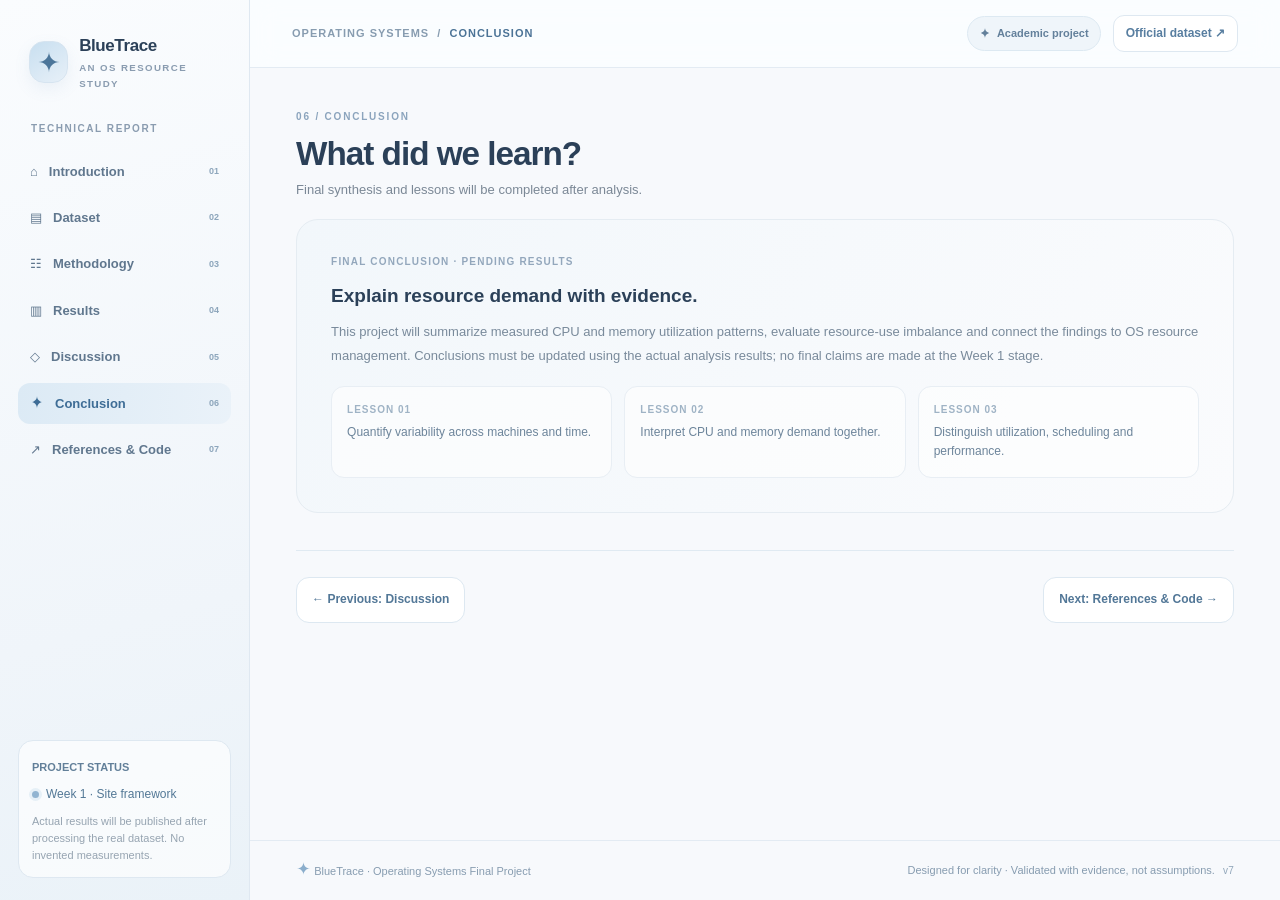
==== commit af10cbcf: "Add files via upload" ====
--- a/conclusion.html
+++ b/conclusion.html
@@ -21,7 +21,7 @@
     .databox{display:grid;grid-template-columns:1.1fr .9fr;gap:17px}.source{background:linear-gradient(135deg,#f6f9fc 0,#fff 90%)}.source-link{display:inline-flex;align-items:center;font-size:12px;font-weight:750;margin-top:17px}.schema{width:100%;border-collapse:collapse;min-width:590px}.schema th{text-align:left;font-size:11px;color:#8ba0b6;font-weight:700;padding:11px 12px;border-bottom:1px solid #ebf0f5;background:#fafbfd}.schema td{padding:11px 12px;border-bottom:1px solid #f4f6f8;color:#6f8090;font-size:12px}.schema td:first-child{color:#455f7c;font-weight:650}.scroll{overflow-x:auto;border-radius:12px}.muted{color:#8997a4;font-size:11px;line-height:1.7}.stat-grid{display:grid;grid-template-columns:repeat(4,1fr);gap:13px;margin:18px 0}.stat{padding:18px;background:#fff;border:1px solid var(--line);border-radius:16px}.stat b{font-size:23px;letter-spacing:-.6px;display:block;color:#5e83a5}.stat span{font-size:10px;color:#96a4b2;font-weight:700;letter-spacing:.6px}.list{margin:11px 0 0;padding-left:18px;font-size:12px;color:#7b8996;line-height:1.95}.list li{margin-bottom:3px}.method{display:flex;align-items:stretch;gap:12px;flex-wrap:wrap}.step{flex:1 1 155px;padding:18px;border:1px solid var(--line);border-radius:16px;background:#fff}.step span{font-size:10px;color:#9ab1c5;font-weight:800}.step b{font-size:12px;display:block;margin-top:5px;color:#526c89}.step p{font-size:11px;color:#8897a5;margin:7px 0 0;line-height:1.6}.meth-card{margin-top:16px}.tag{font-size:10px;background:#f3f7fb;color:#708eab;border-radius:10px;padding:5px 9px;display:inline-block;font-weight:750}.table-note{font-size:11px;color:#8a99a6;margin-top:10px}
     .result-notice{background:#f4f8fb;border:1px solid #e7edf4;border-radius:16px;padding:17px 20px;display:flex;align-items:start;gap:13px;margin-bottom:17px;color:#6c8297;font-size:12px;line-height:1.7}.result-notice svg{flex:none;color:#81a3c2}.result-notice b{color:#516f8c}.figure-grid{display:grid;grid-template-columns:repeat(2,minmax(0,1fr));gap:16px}.figure-card{background:#fff;border:1px solid var(--line);border-radius:19px;padding:18px;box-shadow:var(--shadow);min-width:0}.figure-title{display:flex;justify-content:space-between;gap:9px;align-items:center;margin-bottom:12px}.figure-title h3{font-size:13px;letter-spacing:-.2px;margin:0}.fig-number{font-size:10px;color:#9bb1c4;font-weight:800}.figure-placeholder{height:202px;background:linear-gradient(#fafbfd,#fafbfd);border:1px dashed #e4ebf1;border-radius:13px;display:flex;flex-direction:column;align-items:center;justify-content:center;gap:9px;color:#a6b6c5;text-align:center;padding:15px}.placeholder-icon{font-size:27px;background:#f3f7fb;color:#9eb8d2;width:52px;height:52px;border-radius:16px;display:grid;place-items:center}.figure-placeholder b{font-size:12px;color:#8da1b3}.figure-placeholder span{font-size:10px}.figure-img{display:none;max-width:100%;width:100%;height:auto;border-radius:12px;border:1px solid #eef2f6}.figure-card.ready .figure-img{display:block}.figure-card.ready .figure-placeholder{display:none}.figure-caption{color:#8b9ba9;font-size:11px;line-height:1.7;margin:12px 2px 0;min-height:37px}.figure-card .tag{background:#f9fbfd;margin-top:12px}
     .preview{margin-top:19px;background:#fff;border:1px solid var(--line);border-radius:20px;padding:24px;box-shadow:var(--shadow)}.preview-head{display:flex;justify-content:space-between;align-items:start;gap:12px}.preview-head h3{margin:4px 0 6px;font-size:17px}.preview-head p{color:#8794a1;font-size:12px;line-height:1.7;margin:0}.upload-row{display:flex;gap:11px;align-items:center;flex-wrap:wrap;margin:19px 0 14px}.file-input{display:none}.chart-controls{display:flex;gap:11px;align-items:end;flex-wrap:wrap;margin-top:16px}.control{color:#77899d;font-size:11px;display:grid;gap:5px;font-weight:700}.control select{border:1px solid #e5ebf1;background:#fafbfd;color:#5f788d;border-radius:10px;padding:10px 12px;min-width:155px;font-size:12px;max-width:100%}.local-chart-box{height:240px;border:1px dashed #e4e9f0;border-radius:13px;margin-top:14px;position:relative;background:#fafbfd}.local-chart-box canvas{width:100%;height:100%;display:none}.chart-empty{position:absolute;inset:0;display:grid;place-items:center;font-size:12px;color:#9eadbb;padding:15px;text-align:center}.sample-status{color:#7c92a5;font-size:11px;line-height:1.75;margin:11px 0 0}.preview-metrics{display:flex;gap:10px;flex-wrap:wrap}.preview-metrics span{background:#f5f9fc;border-radius:9px;padding:6px 10px;font-size:11px;color:#637c92}
-    .discussion{display:grid;grid-template-columns:1fr 1fr;gap:16px}.discussion .card{position:relative;overflow:hidden}.discussion .card::after{content:"✧";position:absolute;right:20px;top:18px;color:#e0e9f1;font-size:30px}.discussion h3{padding-right:20px}.conclusion-box{background:linear-gradient(120deg,#f2f7fb,#fafbfd);border:1px solid #e5ecf2;border-radius:22px;padding:34px}.conclusion-box h3{margin:0 0 9px;font-size:19px}.conclusion-box p{font-size:13px;color:#798a9b;margin:0;line-height:1.85}.conclusion-items{display:grid;grid-template-columns:repeat(3,1fr);gap:12px;margin-top:18px}.conclusion-items div{background:#fff9;border:1px solid #e8eef4;border-radius:13px;padding:15px;font-size:12px;color:#6d859b}.conclusion-items span{display:block;font-size:10px;color:#9fb3c5;letter-spacing:1px;font-weight:760;margin-bottom:4px}.ref-list{display:grid;gap:10px}.ref-item{border:1px solid #ecf0f4;border-radius:12px;background:#fafcfd;padding:14px 16px;font-size:12px;color:#6c7c8c}.ref-item b{display:block;color:#546f8a;margin-bottom:3px}.ref-item a{word-break:break-word}.code{padding:13px 16px;background:#f5f8fc;border-radius:11px;color:#4f6b85;overflow-x:auto;font-size:12px}.roles{display:grid;grid-template-columns:repeat(3,1fr);gap:9px}.role{background:#fafbfd;border:1px solid #edf2f6;border-radius:11px;padding:12px;font-size:11px;color:#708597}.role b{display:block;color:#55738f;font-size:12px}.footer{padding:30px 0 10px;margin-top:75px;border-top:1px solid #ebf0f4;display:flex;justify-content:space-between;gap:10px;font-size:11px;color:#a8b1bb}.footer .flower{font-size:16px;color:#9ebbd5}
+    .discussion{display:grid;grid-template-columns:1fr 1fr;gap:16px}.discussion .card{position:relative;overflow:hidden}.discussion .card::after{content:none;position:absolute;right:20px;top:18px;color:#e0e9f1;font-size:30px}.discussion h3{padding-right:20px}.conclusion-box{background:linear-gradient(120deg,#f2f7fb,#fafbfd);border:1px solid #e5ecf2;border-radius:22px;padding:34px}.conclusion-box h3{margin:0 0 9px;font-size:19px}.conclusion-box p{font-size:13px;color:#798a9b;margin:0;line-height:1.85}.conclusion-items{display:grid;grid-template-columns:repeat(3,1fr);gap:12px;margin-top:18px}.conclusion-items div{background:#fff9;border:1px solid #e8eef4;border-radius:13px;padding:15px;font-size:12px;color:#6d859b}.conclusion-items span{display:block;font-size:10px;color:#9fb3c5;letter-spacing:1px;font-weight:760;margin-bottom:4px}.ref-list{display:grid;gap:10px}.ref-item{border:1px solid #ecf0f4;border-radius:12px;background:#fafcfd;padding:14px 16px;font-size:12px;color:#6c7c8c}.ref-item b{display:block;color:#546f8a;margin-bottom:3px}.ref-item a{word-break:break-word}.code{padding:13px 16px;background:#f5f8fc;border-radius:11px;color:#4f6b85;overflow-x:auto;font-size:12px}.roles{display:grid;grid-template-columns:repeat(3,1fr);gap:9px}.role{background:#fafbfd;border:1px solid #edf2f6;border-radius:11px;padding:12px;font-size:11px;color:#708597}.role b{display:block;color:#55738f;font-size:12px}.footer{padding:30px 0 10px;margin-top:75px;border-top:1px solid #ebf0f4;display:flex;justify-content:space-between;gap:10px;font-size:11px;color:#a8b1bb}.footer .flower{font-size:16px;color:#9ebbd5}
     @media(max-width:1180px){.app{grid-template-columns:220px minmax(0,1fr)}.container{padding:30px 27px 75px}.bar{padding:0 27px}.hero{padding:47px 35px}.hero-graphic{right:-100px;opacity:.6}}
     @media(max-width:900px){.task-grid{grid-template-columns:repeat(2,1fr)}.stat-grid{grid-template-columns:repeat(2,1fr)}.databox{grid-template-columns:1fr}.hero-graphic{display:none}.roles{grid-template-columns:repeat(2,1fr)}}
     @media(max-width:760px){.app{display:block}.side{position:fixed;left:0;top:0;width:260px;transform:translateX(-100%);transition:transform .23s;box-shadow:20px 0 35px #4c647f1e}.side.open{transform:translateX(0)}.scrim{position:fixed;inset:0;background:#2c425a66;z-index:19;display:none}.scrim.show{display:block}.mobile-toggle{display:block}.bar{height:60px;padding:0 17px}.breadcrumbs{font-size:10px}.bar-right .external{font-size:10px;padding:7px 9px}.container{padding:18px 15px 60px}.section{padding-top:57px;scroll-margin-top:58px}.hero{min-height:350px;padding:34px 27px}.hero h1{letter-spacing:-1.8px}.headline{align-items:start;flex-direction:column;gap:8px}.grid2,.discussion{grid-template-columns:1fr}.figure-grid{grid-template-columns:1fr}.grid3{grid-template-columns:1fr}.timeline{grid-template-columns:repeat(2,1fr)}.conclusion-items{grid-template-columns:1fr}.footer{margin-top:50px;flex-direction:column}.card{padding:20px}.preview{padding:19px}.hero-flower{font-size:37px}.preview-head{flex-direction:column}}
@@ -212,38 +212,53 @@
 @media print{.hero,.hero-v3{background:#F3F7FA!important}}
 
 
+
+/* V7: use deterministic, monochrome blue vector ornaments on all devices.
+   No emoji font fallback on iOS / Android. */
+.bt-spark-icon{display:inline-block;box-sizing:border-box;width:1em;height:1em;flex-shrink:0;vertical-align:-.12em;fill:currentColor;color:inherit}
+.logo .bt-spark-icon{width:24px;height:24px;vertical-align:middle}
+.nav-icon .bt-spark-icon{width:14px;height:14px}
+.micro .bt-spark-icon,.pill .bt-spark-icon{width:12px;height:12px}
+.process-orb .bt-spark-icon{width:19px;height:19px;vertical-align:middle}
+.process-top .bt-spark-icon{width:19px;height:19px}
+.hero-quote .bt-spark-icon{width:14px;height:14px}
+.note-line .bt-spark-icon{width:12px;height:12px}
+.page-footer .bt-spark-icon{width:15px;height:15px}
+.discussion .card::after{content:none!important}
+
+.build-tag{color:#93A8BB;font-size:10px;letter-spacing:.02em;margin-left:5px}
 </style>
-<link rel="stylesheet" href="assets/style.css">
+<link rel="stylesheet" href="assets/style.css?v=7">
 
 </head>
-<body data-page="conclusion">
+<body data-ui-version="7" data-page="conclusion">
 <a href="#main-content" class="skip-link">Skip to content</a>
 <div class="scrim" id="scrim" aria-hidden="true"></div>
 <div class="app">
 <aside class="side" id="sidebar" aria-label="Report navigation" aria-hidden="false">
   <div class="sidebar-top">
-  <a href="index.html" class="brand"><span class="logo" aria-hidden="true">✳</span><span><strong>BlueTrace</strong><small>AN OS RESOURCE STUDY</small></span></a>
+  <a href="index.html?v=7" class="brand"><span class="logo" aria-hidden="true"><svg class="bt-spark-icon" viewBox="0 0 24 24" aria-hidden="true" focusable="false"><path fill="currentColor" d="M12 1.5C12 7.35 16.65 12 22.5 12C16.65 12 12 16.65 12 22.5C12 16.65 7.35 12 1.5 12C7.35 12 12 7.35 12 1.5Z"/></svg></span><span><strong>BlueTrace</strong><small>AN OS RESOURCE STUDY</small></span></a>
   <button class="menu-close" type="button" id="menuClose" aria-label="Close navigation">×</button>
   </div>
   <div class="nav-caption">TECHNICAL REPORT</div>
-  <nav aria-label="Report pages"><a class="nav-link" href="index.html" ><span class="nav-icon" aria-hidden="true">⌂</span> Introduction <span class="num">01</span></a>
-<a class="nav-link" href="dataset.html" ><span class="nav-icon" aria-hidden="true">▤</span> Dataset <span class="num">02</span></a>
-<a class="nav-link" href="methodology.html" ><span class="nav-icon" aria-hidden="true">☷</span> Methodology <span class="num">03</span></a>
-<a class="nav-link" href="results.html" ><span class="nav-icon" aria-hidden="true">▥</span> Results <span class="num">04</span></a>
-<a class="nav-link" href="discussion.html" ><span class="nav-icon" aria-hidden="true">◇</span> Discussion <span class="num">05</span></a>
-<a class="nav-link active" href="conclusion.html" aria-current="page"><span class="nav-icon" aria-hidden="true">✧</span> Conclusion <span class="num">06</span></a>
-<a class="nav-link" href="references.html" ><span class="nav-icon" aria-hidden="true">↗</span> References & Code <span class="num">07</span></a></nav>
+  <nav aria-label="Report pages"><a class="nav-link" href="index.html?v=7" ><span class="nav-icon" aria-hidden="true">⌂</span> Introduction <span class="num">01</span></a>
+<a class="nav-link" href="dataset.html?v=7" ><span class="nav-icon" aria-hidden="true">▤</span> Dataset <span class="num">02</span></a>
+<a class="nav-link" href="methodology.html?v=7" ><span class="nav-icon" aria-hidden="true">☷</span> Methodology <span class="num">03</span></a>
+<a class="nav-link" href="results.html?v=7" ><span class="nav-icon" aria-hidden="true">▥</span> Results <span class="num">04</span></a>
+<a class="nav-link" href="discussion.html?v=7" ><span class="nav-icon" aria-hidden="true">◇</span> Discussion <span class="num">05</span></a>
+<a class="nav-link active" href="conclusion.html?v=7" aria-current="page"><span class="nav-icon" aria-hidden="true"><svg class="bt-spark-icon" viewBox="0 0 24 24" aria-hidden="true" focusable="false"><path fill="currentColor" d="M12 1.5C12 7.35 16.65 12 22.5 12C16.65 12 12 16.65 12 22.5C12 16.65 7.35 12 1.5 12C7.35 12 12 7.35 12 1.5Z"/></svg></span> Conclusion <span class="num">06</span></a>
+<a class="nav-link" href="references.html?v=7" ><span class="nav-icon" aria-hidden="true">↗</span> References & Code <span class="num">07</span></a></nav>
   <div class="side-bottom"><b>PROJECT STATUS</b><div class="tiny-status"><span class="dot"></span><span id="progress-label">Week 1 · Site framework</span></div><p>Actual results will be published after processing the real dataset. No invented measurements.</p></div>
 </aside>
 <div class="main">
-<header class="bar"><div class="bar-lead" style="display:flex;align-items:center;gap:11px;min-width:0"><button class="mobile-toggle" id="menuBtn" type="button" aria-label="Open navigation menu" aria-controls="sidebar" aria-expanded="false"><span aria-hidden="true">☰</span></button><div class="breadcrumbs">OPERATING SYSTEMS &nbsp;/&nbsp; <strong>CONCLUSION</strong></div></div><div class="bar-right"><span class="pill">✳ Academic project</span><a class="external" href="https://github.com/alibaba/clusterdata/tree/master/cluster-trace-v2017" target="_blank" rel="noopener noreferrer">Official dataset ↗</a></div></header>
+<header class="bar"><div class="bar-lead" style="display:flex;align-items:center;gap:11px;min-width:0"><button class="mobile-toggle" id="menuBtn" type="button" aria-label="Open navigation menu" aria-controls="sidebar" aria-expanded="false"><span aria-hidden="true">☰</span></button><div class="breadcrumbs">OPERATING SYSTEMS &nbsp;/&nbsp; <strong>CONCLUSION</strong></div></div><div class="bar-right"><span class="pill"><svg class="bt-spark-icon" viewBox="0 0 24 24" aria-hidden="true" focusable="false"><path fill="currentColor" d="M12 1.5C12 7.35 16.65 12 22.5 12C16.65 12 12 16.65 12 22.5C12 16.65 7.35 12 1.5 12C7.35 12 12 7.35 12 1.5Z"/></svg> Academic project</span><a class="external" href="https://github.com/alibaba/clusterdata/tree/master/cluster-trace-v2017" target="_blank" rel="noopener noreferrer">Official dataset ↗</a></div></header>
 <main class="container" id="main-content" tabindex="-1">
 <section class="page-section" id="conclusion">
 <div class="headline"><div><span class="overline">06 / CONCLUSION</span><h2>What did we learn?</h2><p>Final synthesis and lessons will be completed after analysis.</p></div></div><div class="conclusion-box"><span class="kicker">FINAL CONCLUSION · PENDING RESULTS</span><h3>Explain resource demand with evidence.</h3><p id="conclusion-text">This project will summarize measured CPU and memory utilization patterns, evaluate resource-use imbalance and connect the findings to OS resource management. Conclusions must be updated using the actual analysis results; no final claims are made at the Week 1 stage.</p><div class="conclusion-items"><div><span>LESSON 01</span>Quantify variability across machines and time.</div><div><span>LESSON 02</span>Interpret CPU and memory demand together.</div><div><span>LESSON 03</span>Distinguish utilization, scheduling and performance.</div></div></div>
 </section>
-<nav class="page-nav" aria-label="Report page navigation"><a href="discussion.html">← Previous: Discussion</a><span style="flex:1"></span><a href="references.html">Next: References & Code →</a></nav>
+<nav class="page-nav" aria-label="Report page navigation"><a href="discussion.html?v=7">← Previous: Discussion</a><span style="flex:1"></span><a href="references.html?v=7">Next: References & Code →</a></nav>
 </main>
-<footer class="page-footer"><span><span class="little-flower">✳</span> BlueTrace · Operating Systems Final Project</span><span>Designed for clarity · Validated with evidence, not assumptions.</span></footer>
+<footer class="page-footer"><span><span class="little-flower"><svg class="bt-spark-icon" viewBox="0 0 24 24" aria-hidden="true" focusable="false"><path fill="currentColor" d="M12 1.5C12 7.35 16.65 12 22.5 12C16.65 12 12 16.65 12 22.5C12 16.65 7.35 12 1.5 12C7.35 12 12 7.35 12 1.5Z"/></svg></span> BlueTrace · Operating Systems Final Project</span><span>Designed for clarity · Validated with evidence, not assumptions. <span class="build-tag">v7</span></span></footer>
 </div></div>
 
 <!-- Inline navigation fallback: hamburger menu still works if the assets folder is unavailable. -->
@@ -295,7 +310,7 @@
 })();
 </script>
 <!-- Real data metadata is optional until analysis is completed. -->
-<script src="assets/results/results.js"></script>
+<script src="assets/results/results.js?v=7"></script>
 <script>
 (() => {
 'use strict';
--- a/assets/style.css
+++ b/assets/style.css
@@ -0,0 +1,216 @@
+
+    :root { --ink:#2e3c4e; --muted:#788493; --soft:#fafbfd; --white:#fff; --line:#ebf0f4; --blue:#6b8db4; --blue-deep:#506c8e; --blue-pale:#eef4f9; --mint:#e6f7f7; --pink:#fdf0f5; --shadow:0 12px 36px rgba(90,133,177,.075); --round:20px; }
+    * {box-sizing:border-box} html {scroll-behavior:smooth} body {margin:0;background:#fafbfd;color:var(--ink);font-family:Inter,-apple-system,BlinkMacSystemFont,"Segoe UI",Arial,sans-serif;line-height:1.65;font-size:15px} a{color:#4b76a4} button,input,select {font:inherit} button{cursor:pointer} ::selection{background:#d7e5ef;color:#324e6f} :focus-visible{outline:3px solid #7ca8d1;outline-offset:3px}
+    .app{display:grid;grid-template-columns:250px minmax(0,1fr);min-height:100vh;max-width:1680px;margin:auto}
+    .side{height:100vh;position:sticky;top:0;border-right:1px solid var(--line);padding:30px 18px 22px;background:linear-gradient(160deg,#fafcfd 0%,#f9fbfd 75%,#f5f9fc);display:flex;flex-direction:column;z-index:20}
+    .brand{display:flex;gap:11px;align-items:center;padding:2px 11px 29px;text-decoration:none;color:var(--ink)}.logo{width:42px;height:42px;display:grid;place-items:center;background:linear-gradient(140deg,#bed4e6,#e6edf6);border:1px solid #d2deea;border-radius:15px;color:#546f8d;font-size:25px;box-shadow:0 7px 18px #e4ecf4}.brand strong{font-size:17px;letter-spacing:-.4px;display:block}.brand small{display:block;font-size:9.7px;letter-spacing:1.4px;color:#909daa;font-weight:700}.nav-caption{padding:0 13px;margin:0 0 13px;color:#a0acba;font-size:10px;font-weight:750;letter-spacing:1.55px}.side nav{display:grid;gap:5px}.nav-link{display:flex;gap:11px;align-items:center;padding:10px 12px;border-radius:12px;color:#748292;text-decoration:none;font-size:13px;font-weight:570;transition:.2s}.nav-link svg{flex:none;opacity:.72}.nav-link:hover{background:#f3f7fb;color:#466f9a}.nav-link.active{background:linear-gradient(95deg,#e6eef6,#f1f6fa);color:#416b93;font-weight:770}.nav-link.active svg{opacity:1}.nav-link .num{margin-left:auto;font-size:9px;color:#a7b6c7}.side-bottom{margin-top:auto;padding:13px;background:#ffffffa8;border:1px solid #e7edf4;border-radius:15px}.side-bottom b{font-size:11px;color:#708295}.side-bottom p{font-size:11px;color:#96a4b1;line-height:1.55;margin:8px 0 0}.tiny-status{display:flex;align-items:center;gap:7px;font-size:12px;color:#59748f;margin-top:6px}.dot{width:7px;height:7px;display:inline-block;border-radius:50%;background:#9abbd9;box-shadow:0 0 0 3px #f0f5fa}
+    .main{min-width:0}.bar{height:68px;padding:0 42px;background:#fff9;backdrop-filter:blur(14px);border-bottom:1px solid #eff3f7;position:sticky;top:0;z-index:10;display:flex;align-items:center;justify-content:space-between;gap:12px}.breadcrumbs{font-size:11px;letter-spacing:1px;color:#929fac;font-weight:700}.breadcrumbs strong{color:#536e8b}.bar-right{display:flex;align-items:center;gap:12px}.external{border:1px solid #e5ecf2;background:#fff;border-radius:11px;color:#667f9b;padding:8px 12px;font-size:12px;text-decoration:none;white-space:nowrap;font-weight:650}.external:hover{background:#f3f7fb}.mobile-toggle{display:none;background:#f3f7fb;border:0;border-radius:10px;padding:7px 10px;font-size:19px;color:#587a9b}
+    .container{max-width:1190px;margin:0 auto;padding:32px 42px 96px}.section{padding-top:74px;scroll-margin-top:68px}.section:first-child{padding-top:0}.hero{border-radius:28px;min-height:400px;overflow:hidden;position:relative;padding:51px 56px;background:radial-gradient(circle at 79% 24%,#d7e6f1 0%,transparent 30%),radial-gradient(circle at 100% 100%,#dfe9f1 0%,transparent 38%),linear-gradient(115deg,#f1f6fa 0%,#f8fbfd 53%,#eaeff7 100%);border:1px solid #e9eff7;display:flex;align-items:center;box-shadow:var(--shadow)}.hero-copy{max-width:630px;position:relative;z-index:2}.micro{display:inline-flex;align-items:center;gap:8px;background:#ffffffad;border:1px solid #eaeff5;border-radius:40px;padding:7px 13px;color:#6c87a3;font-size:10px;font-weight:750;letter-spacing:1.2px}.hero h1{font-size:clamp(36px,4.2vw,61px);letter-spacing:-2.3px;line-height:1.16;margin:21px 0 16px;font-weight:780}.hero h1 em{font-style:normal;background:linear-gradient(95deg,#5379a0,#91b5d7);background-clip:text;color:transparent}.hero p{max-width:510px;color:#6d7f90;margin:0;font-size:14px;line-height:1.9}.actions{display:flex;gap:10px;flex-wrap:wrap;margin-top:26px}.btn{display:inline-flex;align-items:center;justify-content:center;gap:8px;border:1px solid transparent;border-radius:11px;padding:11px 17px;font-size:12px;font-weight:760;text-decoration:none;transition:transform .18s,box-shadow .18s,background .18s}.btn:hover{transform:translateY(-1px)}.primary{background:#6688ad;color:#fff;box-shadow:0 7px 15px #becfdb80}.primary:hover{background:#53799b}.outline{color:#607c97;background:#fff9;border-color:#e3eaf1}.outline:hover{background:#fff}.hero-flower{position:absolute;right:7%;top:9%;font-size:55px;color:#99bbd8;opacity:.45;transform:rotate(-18deg)}.hero-graphic{position:absolute;width:310px;right:-18px;bottom:-48px;transform:rotate(-9deg);opacity:.75;display:grid;gap:10px}.fakepanel{background:#ffffffa3;border:1px solid #fff;border-radius:19px;padding:14px;box-shadow:0 9px 22px #9bbad62a;backdrop-filter:blur(5px)}.fakepanel b{font-size:10px;letter-spacing:1px;color:#7695b1}.fakeline{height:7px;border-radius:8px;margin:10px 0;background:linear-gradient(90deg,#c8d9e7,#f1f7fa);width:75%}.fakeline.short{width:52%}.fakebar{height:42px;display:flex;align-items:end;gap:6px;margin-top:8px}.fakebar span{display:block;flex:1;background:linear-gradient(#b5cadc,#e5eff6);border-radius:5px 5px 3px 3px}.fakebar span:nth-child(1){height:36%}.fakebar span:nth-child(2){height:65%}.fakebar span:nth-child(3){height:48%}.fakebar span:nth-child(4){height:88%}.fakebar span:nth-child(5){height:57%}.fakebar span:nth-child(6){height:76%}.hero-note{font-size:9px;color:#88a0b2}.note-line{display:flex;align-items:center;gap:8px;font-size:11px;color:#909caa;margin:18px 4px 24px}.note-line svg{color:#84a4be;flex:none}
+    .headline{display:flex;align-items:end;justify-content:space-between;gap:16px;margin:0 0 19px}.overline{color:#8ba4bd;font-size:10px;font-weight:780;letter-spacing:1.8px;text-transform:uppercase}.headline h2{font-size:clamp(25px,2.6vw,35px);margin:6px 0 5px;letter-spacing:-1px;line-height:1.2}.headline p{margin:0;color:#7b8896;font-size:13px;max-width:710px}.pill{display:inline-flex;align-items:center;gap:6px;color:#788ca2;background:#f3f7fb;border:1px solid #e7edf4;border-radius:24px;padding:7px 11px;font-size:11px;font-weight:760;white-space:nowrap}.grid2{display:grid;grid-template-columns:1fr 1fr;gap:17px}.grid3{display:grid;grid-template-columns:repeat(3,1fr);gap:16px}.card{border:1px solid var(--line);background:#fff;border-radius:var(--round);padding:25px;box-shadow:var(--shadow);min-width:0}.card h3{margin:0 0 11px;font-size:17px;letter-spacing:-.45px}.card p{font-size:13px;line-height:1.8;color:#768492;margin:0}.card .card-lead{color:#697b8d}.kicker{font-size:10px;font-weight:800;color:#93a7bc;letter-spacing:1.2px;display:block;margin-bottom:9px}.question{border-left:3px solid #c7d8e6;padding-left:15px;margin-top:17px;font-size:13px;color:#566c84}.qnum{font-weight:850;color:#7da0c0;margin-right:7px}.task-grid{display:grid;grid-template-columns:repeat(4,1fr);gap:13px;margin-top:16px}.task{border:1px solid #e7edf4;border-radius:17px;padding:19px 17px;background:#fff;min-height:145px}.task-icon{width:35px;height:35px;display:grid;place-items:center;font-size:18px;background:#f4f8fb;color:#7e9fbf;border-radius:11px;margin-bottom:13px}.task b{display:block;font-size:12px;color:#536a81}.task p{font-size:11px;color:#90a0ae;line-height:1.65;margin:7px 0 0}.timeline{display:grid;grid-template-columns:repeat(4,1fr);gap:10px;margin-top:19px}.week{border:1px solid #eaeff4;border-radius:14px;background:#fff;padding:14px 15px}.week:first-child{background:#f3f7fb;border-color:#e0e9f1}.week small{display:block;color:#99afc3;font-size:10px;font-weight:800;letter-spacing:1px}.week strong{font-size:12px;color:#587086;display:block;margin-top:3px}.week p{color:#8a97a5;font-size:11px;line-height:1.6;margin:5px 0 0}
+    .databox{display:grid;grid-template-columns:1.1fr .9fr;gap:17px}.source{background:linear-gradient(135deg,#f6f9fc 0,#fff 90%)}.source-link{display:inline-flex;align-items:center;font-size:12px;font-weight:750;margin-top:17px}.schema{width:100%;border-collapse:collapse;min-width:590px}.schema th{text-align:left;font-size:11px;color:#8ba0b6;font-weight:700;padding:11px 12px;border-bottom:1px solid #ebf0f5;background:#fafbfd}.schema td{padding:11px 12px;border-bottom:1px solid #f4f6f8;color:#6f8090;font-size:12px}.schema td:first-child{color:#455f7c;font-weight:650}.scroll{overflow-x:auto;border-radius:12px}.muted{color:#8997a4;font-size:11px;line-height:1.7}.stat-grid{display:grid;grid-template-columns:repeat(4,1fr);gap:13px;margin:18px 0}.stat{padding:18px;background:#fff;border:1px solid var(--line);border-radius:16px}.stat b{font-size:23px;letter-spacing:-.6px;display:block;color:#5e83a5}.stat span{font-size:10px;color:#96a4b2;font-weight:700;letter-spacing:.6px}.list{margin:11px 0 0;padding-left:18px;font-size:12px;color:#7b8996;line-height:1.95}.list li{margin-bottom:3px}.method{display:flex;align-items:stretch;gap:12px;flex-wrap:wrap}.step{flex:1 1 155px;padding:18px;border:1px solid var(--line);border-radius:16px;background:#fff}.step span{font-size:10px;color:#9ab1c5;font-weight:800}.step b{font-size:12px;display:block;margin-top:5px;color:#526c89}.step p{font-size:11px;color:#8897a5;margin:7px 0 0;line-height:1.6}.meth-card{margin-top:16px}.tag{font-size:10px;background:#f3f7fb;color:#708eab;border-radius:10px;padding:5px 9px;display:inline-block;font-weight:750}.table-note{font-size:11px;color:#8a99a6;margin-top:10px}
+    .result-notice{background:#f4f8fb;border:1px solid #e7edf4;border-radius:16px;padding:17px 20px;display:flex;align-items:start;gap:13px;margin-bottom:17px;color:#6c8297;font-size:12px;line-height:1.7}.result-notice svg{flex:none;color:#81a3c2}.result-notice b{color:#516f8c}.figure-grid{display:grid;grid-template-columns:repeat(2,minmax(0,1fr));gap:16px}.figure-card{background:#fff;border:1px solid var(--line);border-radius:19px;padding:18px;box-shadow:var(--shadow);min-width:0}.figure-title{display:flex;justify-content:space-between;gap:9px;align-items:center;margin-bottom:12px}.figure-title h3{font-size:13px;letter-spacing:-.2px;margin:0}.fig-number{font-size:10px;color:#9bb1c4;font-weight:800}.figure-placeholder{height:202px;background:linear-gradient(#fafbfd,#fafbfd);border:1px dashed #e4ebf1;border-radius:13px;display:flex;flex-direction:column;align-items:center;justify-content:center;gap:9px;color:#a6b6c5;text-align:center;padding:15px}.placeholder-icon{font-size:27px;background:#f3f7fb;color:#9eb8d2;width:52px;height:52px;border-radius:16px;display:grid;place-items:center}.figure-placeholder b{font-size:12px;color:#8da1b3}.figure-placeholder span{font-size:10px}.figure-img{display:none;max-width:100%;width:100%;height:auto;border-radius:12px;border:1px solid #eef2f6}.figure-card.ready .figure-img{display:block}.figure-card.ready .figure-placeholder{display:none}.figure-caption{color:#8b9ba9;font-size:11px;line-height:1.7;margin:12px 2px 0;min-height:37px}.figure-card .tag{background:#f9fbfd;margin-top:12px}
+    .preview{margin-top:19px;background:#fff;border:1px solid var(--line);border-radius:20px;padding:24px;box-shadow:var(--shadow)}.preview-head{display:flex;justify-content:space-between;align-items:start;gap:12px}.preview-head h3{margin:4px 0 6px;font-size:17px}.preview-head p{color:#8794a1;font-size:12px;line-height:1.7;margin:0}.upload-row{display:flex;gap:11px;align-items:center;flex-wrap:wrap;margin:19px 0 14px}.file-input{display:none}.chart-controls{display:flex;gap:11px;align-items:end;flex-wrap:wrap;margin-top:16px}.control{color:#77899d;font-size:11px;display:grid;gap:5px;font-weight:700}.control select{border:1px solid #e5ebf1;background:#fafbfd;color:#5f788d;border-radius:10px;padding:10px 12px;min-width:155px;font-size:12px;max-width:100%}.local-chart-box{height:240px;border:1px dashed #e4e9f0;border-radius:13px;margin-top:14px;position:relative;background:#fafbfd}.local-chart-box canvas{width:100%;height:100%;display:none}.chart-empty{position:absolute;inset:0;display:grid;place-items:center;font-size:12px;color:#9eadbb;padding:15px;text-align:center}.sample-status{color:#7c92a5;font-size:11px;line-height:1.75;margin:11px 0 0}.preview-metrics{display:flex;gap:10px;flex-wrap:wrap}.preview-metrics span{background:#f5f9fc;border-radius:9px;padding:6px 10px;font-size:11px;color:#637c92}
+    .discussion{display:grid;grid-template-columns:1fr 1fr;gap:16px}.discussion .card{position:relative;overflow:hidden}.discussion .card::after{content:none;position:absolute;right:20px;top:18px;color:#e0e9f1;font-size:30px}.discussion h3{padding-right:20px}.conclusion-box{background:linear-gradient(120deg,#f2f7fb,#fafbfd);border:1px solid #e5ecf2;border-radius:22px;padding:34px}.conclusion-box h3{margin:0 0 9px;font-size:19px}.conclusion-box p{font-size:13px;color:#798a9b;margin:0;line-height:1.85}.conclusion-items{display:grid;grid-template-columns:repeat(3,1fr);gap:12px;margin-top:18px}.conclusion-items div{background:#fff9;border:1px solid #e8eef4;border-radius:13px;padding:15px;font-size:12px;color:#6d859b}.conclusion-items span{display:block;font-size:10px;color:#9fb3c5;letter-spacing:1px;font-weight:760;margin-bottom:4px}.ref-list{display:grid;gap:10px}.ref-item{border:1px solid #ecf0f4;border-radius:12px;background:#fafcfd;padding:14px 16px;font-size:12px;color:#6c7c8c}.ref-item b{display:block;color:#546f8a;margin-bottom:3px}.ref-item a{word-break:break-word}.code{padding:13px 16px;background:#f5f8fc;border-radius:11px;color:#4f6b85;overflow-x:auto;font-size:12px}.roles{display:grid;grid-template-columns:repeat(3,1fr);gap:9px}.role{background:#fafbfd;border:1px solid #edf2f6;border-radius:11px;padding:12px;font-size:11px;color:#708597}.role b{display:block;color:#55738f;font-size:12px}.footer{padding:30px 0 10px;margin-top:75px;border-top:1px solid #ebf0f4;display:flex;justify-content:space-between;gap:10px;font-size:11px;color:#a8b1bb}.footer .flower{font-size:16px;color:#9ebbd5}
+    @media(max-width:1180px){.app{grid-template-columns:220px minmax(0,1fr)}.container{padding:30px 27px 75px}.bar{padding:0 27px}.hero{padding:47px 35px}.hero-graphic{right:-100px;opacity:.6}}
+    @media(max-width:900px){.task-grid{grid-template-columns:repeat(2,1fr)}.stat-grid{grid-template-columns:repeat(2,1fr)}.databox{grid-template-columns:1fr}.hero-graphic{display:none}.roles{grid-template-columns:repeat(2,1fr)}}
+    @media(max-width:760px){.app{display:block}.side{position:fixed;left:0;top:0;width:260px;transform:translateX(-100%);transition:transform .23s;box-shadow:20px 0 35px #4c647f1e}.side.open{transform:translateX(0)}.scrim{position:fixed;inset:0;background:#2c425a66;z-index:19;display:none}.scrim.show{display:block}.mobile-toggle{display:block}.bar{height:60px;padding:0 17px}.breadcrumbs{font-size:10px}.bar-right .external{font-size:10px;padding:7px 9px}.container{padding:18px 15px 60px}.section{padding-top:57px;scroll-margin-top:58px}.hero{min-height:350px;padding:34px 27px}.hero h1{letter-spacing:-1.8px}.headline{align-items:start;flex-direction:column;gap:8px}.grid2,.discussion{grid-template-columns:1fr}.figure-grid{grid-template-columns:1fr}.grid3{grid-template-columns:1fr}.timeline{grid-template-columns:repeat(2,1fr)}.conclusion-items{grid-template-columns:1fr}.footer{margin-top:50px;flex-direction:column}.card{padding:20px}.preview{padding:19px}.hero-flower{font-size:37px}.preview-head{flex-direction:column}}
+    @media(max-width:440px){.task-grid{grid-template-columns:1fr 1fr;gap:9px}.task{padding:15px 12px;min-height:150px}.hero{padding:30px 22px}.hero h1{font-size:37px}.stat-grid{gap:8px}.stat{padding:13px}.stat b{font-size:21px}.timeline{gap:8px}.week{padding:12px 10px}.roles{grid-template-columns:1fr}.external{display:none}}
+    @media(prefers-reduced-motion:reduce){html{scroll-behavior:auto}*,*:before,*:after{transition:none!important}}
+    @media print{.side,.bar,.preview,.actions,.footer{display:none!important}.app{display:block}.container{max-width:none;padding:0}.section{padding-top:25px;break-inside:avoid}.hero{min-height:0;box-shadow:none}.card{box-shadow:none}.figure-card{break-inside:avoid}}
+  
+
+/* Responsive multi-page upgrade — v3 */
+html{scroll-behavior:smooth}
+body{overflow-x:hidden;background:#fafbfd}
+.app{max-width:1880px}
+.main{min-height:100vh;display:flex;flex-direction:column}
+.container{width:100%;max-width:1260px;padding:32px clamp(24px,3.6vw,56px) 50px;flex:1}
+.page-section{padding:0;min-width:0;animation:page-in .28s ease both}
+@keyframes page-in{from{opacity:.5;transform:translateY(6px)}to{opacity:1;transform:none}}
+.side{z-index:80;overflow-y:auto;scrollbar-width:thin}
+.nav-link:focus-visible,.mobile-toggle:focus-visible,.menu-close:focus-visible{outline:3px solid #7aa0c9;outline-offset:3px}
+.nav-link[aria-current="page"]{background:linear-gradient(95deg,#e6eef6,#f1f6fa);color:#416b93;font-weight:770}
+.bar{z-index:30;flex-shrink:0;min-width:0}
+.menu-close{display:none;align-items:center;justify-content:center;border:1px solid #e2ebf3;background:white;color:#4f6a85;width:37px;height:37px;border-radius:11px;line-height:1;font-size:24px}
+.hero-v3{min-height:320px;padding:44px clamp(24px,4vw,56px);gap:35px;display:grid;grid-template-columns:minmax(0,1.65fr) minmax(225px,.85fr);background:radial-gradient(circle at 92% 8%,#ddeaf3 0%,transparent 35%),linear-gradient(116deg,#f2f6fa 0%,#fafcfd 50%,#e9f0f7 100%);box-shadow:0 15px 34px rgba(92,134,181,.07);border-radius:26px}
+.hero-v3 .hero-copy{max-width:740px}
+.hero-v3 h1{font-size:clamp(38px,4vw,61px);line-height:1.09;letter-spacing:-2.1px;margin:22px 0 14px}
+.hero-v3 .hero-subtitle{max-width:590px;font-size:14px;color:#7189a0;line-height:1.85;margin:0}
+.hero-v3 .hero-quote{font-size:13px;color:#7896b0;font-style:italic;margin:10px 0 0}
+.hero-v3 .actions{margin-top:24px;display:flex;gap:22px;align-items:center;flex-wrap:wrap}
+.text-action{font-size:13px;font-weight:720;color:#547a9c;text-decoration:none;white-space:nowrap}
+.text-action:hover{text-decoration:underline}
+.mini-sparkle{font-size:13px}
+.hero-process{background:#ffffffbe;border:1px solid #ebf1f6;box-shadow:0 12px 24px rgba(104,155,198,.08);border-radius:21px;align-self:center;padding:20px 17px 15px;position:relative;z-index:2;max-width:310px;width:100%;justify-self:end;transform:rotate(1deg)}
+.process-top{display:flex;align-items:center;gap:8px;font-size:10px;letter-spacing:1.15px;color:#8ba2b8;font-weight:800;margin:0 0 12px}
+.process-orb{width:27px;height:27px;border-radius:9px;background:#edf3f9;display:grid;place-items:center;color:#7fa6c6;font-size:17px}
+.process-step{background:#fafbfd;border:1px solid #f1f5f9;border-radius:13px;display:flex;align-items:center;gap:12px;margin:8px 0;padding:10px 12px;color:#4b5f73}
+.process-index{font-size:10px;color:#769ebe;background:#eef4f9;padding:6px 7px;border-radius:8px;font-weight:750}
+.process-step b{display:block;font-size:12px;line-height:1.2}
+.process-step small{color:#97a7b5;font-size:10px}
+.step-symbol{margin-left:auto;color:#b4c6d6}
+.visual-note{display:block;text-align:center;color:#a4b1be;font-size:9px;padding-top:7px}
+.page-nav{display:flex;justify-content:space-between;gap:14px;flex-wrap:wrap;padding:26px 0 0;margin-top:37px;border-top:1px solid #ebf0f5}
+.page-nav a{background:#fff;border:1px solid #e7edf3;color:#617c97;border-radius:13px;padding:12px 15px;font-size:12px;text-decoration:none;font-weight:700;transition:.2s}
+.page-nav a:hover{background:#f1f6fa;transform:translateY(-1px)}
+.page-footer{display:flex;justify-content:space-between;align-items:center;flex-wrap:wrap;gap:12px;padding:20px clamp(24px,3.6vw,56px);border-top:1px solid #eef2f6;font-size:11px;color:#98a6b6}
+.page-footer .little-flower{color:#8eb5d5}
+.results-intro{display:flex;align-items:flex-start;gap:13px;border:1px solid #ecf1f6;background:#f7fafc;border-radius:15px;padding:16px 18px;margin-bottom:20px}
+.results-intro p{margin:3px 0 0;font-size:12px;color:#7c8c9e}
+.results-intro b{font-size:13px;color:#58728e}
+.status-dot{background:#92b8d7;width:10px;height:10px;flex:none;border-radius:50%;margin-top:7px;box-shadow:0 0 0 4px #e8f0f7}
+.page-section>.headline:first-child{margin-top:3px}
+.figure-card,.card,.stat,.task,.week{min-width:0}
+button,input,select{max-width:100%}
+.scroll{max-width:100%;overflow-x:auto}
+.code{max-width:100%;white-space:pre-wrap;overflow-wrap:anywhere}
+.external{display:inline-flex;align-items:center;justify-content:center}
+.mobile-toggle{min-width:40px;min-height:40px;line-height:1;align-items:center;justify-content:center}
+.scrim{z-index:70}
+.body-menu-open{overflow:hidden}
+.skip-link{position:fixed;left:12px;top:-55px;background:#fff;color:#345a7a;padding:10px 16px;border-radius:10px;z-index:120}
+.skip-link:focus{top:10px}
+@media (max-width:1210px) and (min-width:901px){.app{grid-template-columns:220px minmax(0,1fr)}.side{padding-left:10px;padding-right:10px}.nav-link{font-size:12px}.hero-v3{grid-template-columns:minmax(0,1.6fr) minmax(198px,.8fr);gap:15px}.hero-v3 h1{font-size:clamp(36px,3.6vw,52px)}.hero-process{padding:15px 11px}.container{padding:26px 27px}}
+@media (max-width:900px){
+ .app{display:block}
+ .side{position:fixed;left:0;top:0;bottom:0;width:min(305px,85vw);height:100dvh;height:100vh;transform:translateX(-105%);transition:transform .25s ease;box-shadow:none;z-index:90;visibility:hidden;pointer-events:none;padding-top:22px}
+ .side.open{transform:translateX(0);box-shadow:24px 0 50px #354c6840;visibility:visible;pointer-events:auto}
+ .scrim{position:fixed;inset:0;background:rgba(27,50,77,.42);z-index:85;display:block;opacity:0;pointer-events:none;visibility:hidden;transition:opacity .2s,visibility .2s}
+ .scrim.show{opacity:1;pointer-events:auto;visibility:visible}
+ .mobile-toggle{display:inline-flex;position:relative;z-index:35}
+ .menu-close{display:inline-flex}
+ .sidebar-top{display:flex;align-items:center;justify-content:space-between;gap:8px;padding-right:5px}
+ .sidebar-top .brand{padding-bottom:17px}
+ .bar{height:64px;padding:0 22px}
+ .container{padding:26px 24px 45px}
+ .hero-v3{min-height:0;padding:39px 33px;grid-template-columns:minmax(0,1fr) 230px}
+ .hero-v3 h1{font-size:clamp(37px,5vw,51px)}
+ .page-footer{padding:18px 24px}
+}
+@media (max-width:680px){
+ .bar{height:60px;padding:0 15px}
+ .bar-right .pill{display:none}
+ .bar-right .external{font-size:10px;padding:7px 9px}
+ .breadcrumbs{font-size:10px;letter-spacing:.4px}
+ .container{padding:17px 15px 38px}
+ .hero-v3{display:block;min-height:0;padding:31px 24px 27px;border-radius:23px}
+ .hero-v3 h1{font-size:clamp(35px,8vw,47px);letter-spacing:-1.55px;margin:18px 0 13px}
+ .hero-v3 .hero-subtitle{font-size:13px}
+ .hero-v3 .actions{gap:12px;margin-top:22px}
+ .hero-process{margin:25px 0 0;max-width:none;display:grid;grid-template-columns:repeat(3,minmax(0,1fr));gap:6px;transform:none;padding:12px}
+ .process-top{grid-column:1/-1;margin-bottom:3px}
+ .process-step{padding:9px 7px;margin:0;display:flex;align-items:flex-start;flex-direction:column;gap:6px;justify-content:center}
+ .process-step b{font-size:11px}.process-step small{font-size:9px;line-height:1.3;display:block}
+ .process-index{font-size:9px}.step-symbol{display:none}.visual-note{grid-column:1/-1;font-size:9px}
+ .page-footer{padding:19px 16px;display:block}
+ .page-footer span{display:block;margin-bottom:6px}
+ .grid2,.grid3,.discussion,.figure-grid{grid-template-columns:1fr}
+ .stat-grid{grid-template-columns:repeat(2,minmax(0,1fr))}
+ .figure-card{padding:15px}
+ .figure-img{width:100%}
+ .results-intro{padding:13px}
+ .page-nav a{flex:1 1 150px;text-align:center}
+ .timeline{grid-template-columns:repeat(2,minmax(0,1fr))}
+}
+@media (max-width:370px){.bar-right .external{display:none}.hero-v3{padding:26px 19px}.hero-v3 h1{font-size:34px}.container{padding:14px 12px 28px}.process-step{padding:7px 5px}.hero-process{padding:8px}.page-nav{gap:8px}.micro{font-size:9px}}
+@media (prefers-reduced-motion:reduce){.page-section{animation:none}.side,.scrim{transition:none}}
+@media print{.side,.bar,.scrim,.page-nav,.page-footer,.preview{display:none!important}.app{display:block}.container{padding:0;max-width:none}.hero-v3{box-shadow:none;border:1px solid #ddd}}
+
+
+/* ── V5 / soft mist-blue palette ──
+   Color-only refresh. Layout, navigation and data features remain unchanged. */
+:root {
+  --ink:#2B4058; --muted:#70859A; --soft:#F5F8FC;
+  --line:#DFE8F1; --blue:#5685B1; --blue-deep:#466E97;
+  --blue-pale:#E6F0F9; --shadow:0 12px 34px rgba(57,86,116,.055);
+}
+body {background:#F7F9FC; color:var(--ink)}
+a {color:#446F98}
+::selection {background:#DEEAF5;color:#2B4058}
+:focus-visible {outline-color:#769BBA}
+.side {
+  background:linear-gradient(165deg,#FAFCFE 0%,#F0F5FA 68%,#EAF2F8 100%);
+  border-right-color:#DFE8F1;
+}
+.logo {background:linear-gradient(145deg,#C8DFF0,#E7F0F8);border-color:#D6E4F0;color:#4C769A;box-shadow:0 6px 16px rgba(110,150,186,.10)}
+.brand small,.nav-caption{color:#8A9CB0}
+.nav-link{color:#60778E}
+.nav-link:hover{background:#E8F1F8;color:#3F6C93}
+.nav-link.active,.nav-link[aria-current="page"]{
+  background:linear-gradient(95deg,#DCEAF5,#EAF2F9);color:#3E6D96;
+}
+.nav-link .num{color:#8DA6BC}
+.side-bottom{background:rgba(255,255,255,.67);border-color:#DEE8F1}
+.side-bottom b{color:#627F99}
+.tiny-status{color:#537896}
+.dot{background:#91B4D1;box-shadow:0 0 0 3px #E6F0F7}
+.bar{background:rgba(251,253,255,.89);border-bottom-color:#E3EBF3}
+.breadcrumbs,.page-footer{color:#879CB0}
+.breadcrumbs strong{color:#4B7396}
+.external{color:#587EA0;border-color:#DEE8F1;background:#FFF}
+.external:hover{background:#F1F6FA}
+.mobile-toggle{background:#E7EFF7;color:#4A7196}
+.menu-close{border-color:#D9E6F1;color:#4A7196}
+.container{background:transparent}
+.hero,.hero-v3 {
+  background:radial-gradient(circle at 93% 8%,rgba(230,240,248,.7),transparent 36%),
+             linear-gradient(112deg,#F5F8FC 0%,#E6F0F9 53%,#D1E2F1 100%);
+  border-color:#DDE8F2;
+  box-shadow:0 14px 32px rgba(64,97,129,.055);
+}
+.hero h1 em,.hero-v3 h1 em {
+  background:linear-gradient(100deg,#476F97,#7EA5C7);
+  -webkit-background-clip:text;background-clip:text;color:transparent;
+}
+.micro{color:#557B9E;background:rgba(255,255,255,.74);border-color:#E1EAF2}
+.hero p,.hero-v3 .hero-subtitle{color:#607C97}
+.hero-v3 .hero-quote{color:#7596B3}
+.primary{background:#5685B1;color:white;box-shadow:0 7px 15px rgba(73,116,156,.15)}
+.primary:hover{background:#476F97}
+.outline{background:rgba(255,255,255,.76);color:#547B9C;border-color:#D8E6F1}
+.text-action{color:#47769E}
+.hero-flower{color:#9CBBD6;opacity:.33}
+.hero-process{background:rgba(255,255,255,.74);border-color:#E4ECF4;box-shadow:0 8px 22px rgba(66,110,150,.065)}
+.process-top{color:#7292AE}
+.process-orb,.process-index{background:#E2EDF6;color:#6189AB}
+.process-step{background:#F6F9FC;border-color:#E8EEF4;color:#415D77}
+.process-step small,.visual-note{color:#849AAD}
+.step-symbol{color:#9AB8D1}
+.pill{background:#EFF5FA;border-color:#DDE9F2;color:#63809B}
+.card,.task,.week,.stat,.figure-card{border-color:#DFE8F1;box-shadow:var(--shadow)}
+.card{background:#FFF}
+.card h3,.headline h2{color:#2B4058}
+.task-icon{background:#EDF4F9;color:#6589A9}
+.task-grid .task p,.card p{color:#708599}
+.question{border-left-color:#C6DCEC}
+.week:first-child{background:#EDF4FA;border-color:#DDEAF4}
+.source{background:linear-gradient(135deg,#F0F6FA,#FFF 90%)}
+.schema th{background:#F6F9FC;border-color:#E3EBF2;color:#6E90AB}
+.schema td{border-color:#E9F0F5}
+.schema td:first-child{color:#486F91}
+.results-intro{background:#F0F6FB;border-color:#DFEAF3}
+.results-intro b{color:#537896}
+.status-dot{background:#8FB4D2;box-shadow:0 0 0 4px #E4EFF7}
+.page-nav{border-top-color:#E0EAF2}
+.page-nav a{border-color:#DDE8F1;color:#527797}
+.page-nav a:hover{background:#EDF4FA}
+.page-footer{border-top-color:#E3EBF3}
+.page-footer .little-flower{color:#8BAECC}
+.scrim{background:rgba(39,58,78,.38)}
+.skip-link{color:#3A658A}
+@media print{.hero,.hero-v3{background:#F3F7FA!important}}
+
+/* V7: use deterministic, monochrome blue vector ornaments on all devices.
+   No emoji font fallback on iOS / Android. */
+.bt-spark-icon{display:inline-block;box-sizing:border-box;width:1em;height:1em;flex-shrink:0;vertical-align:-.12em;fill:currentColor;color:inherit}
+.logo .bt-spark-icon{width:24px;height:24px;vertical-align:middle}
+.nav-icon .bt-spark-icon{width:14px;height:14px}
+.micro .bt-spark-icon,.pill .bt-spark-icon{width:12px;height:12px}
+.process-orb .bt-spark-icon{width:19px;height:19px;vertical-align:middle}
+.process-top .bt-spark-icon{width:19px;height:19px}
+.hero-quote .bt-spark-icon{width:14px;height:14px}
+.note-line .bt-spark-icon{width:12px;height:12px}
+.page-footer .bt-spark-icon{width:15px;height:15px}
+.discussion .card::after{content:none!important}
+
+.build-tag{color:#93A8BB;font-size:10px;letter-spacing:.02em;margin-left:5px}
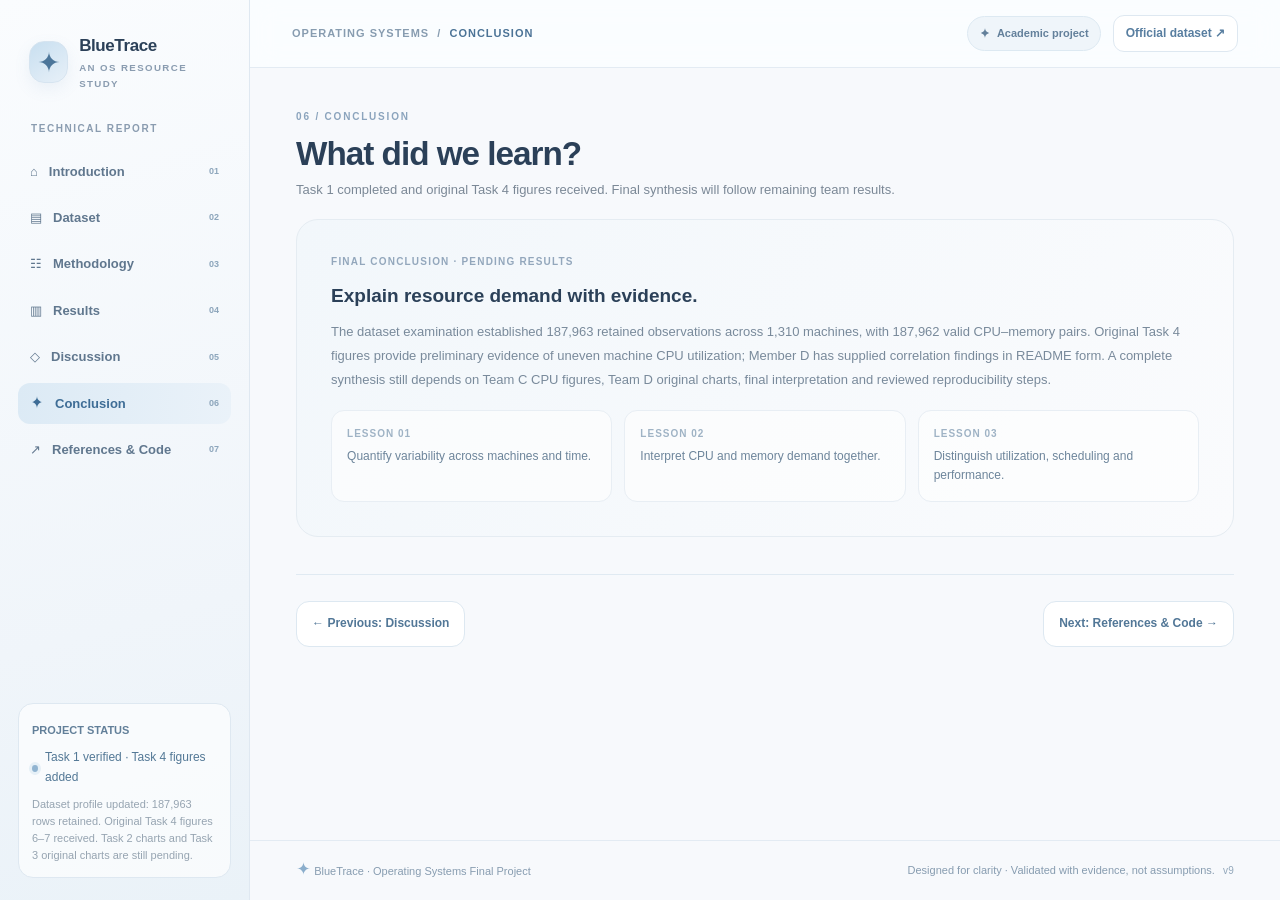
==== commit cd6fed7b: "Add files via upload" ====
--- a/conclusion.html
+++ b/conclusion.html
@@ -1,10 +1,11 @@
 <!DOCTYPE html>
+
 <html lang="en">
 <head>
-<meta charset="utf-8">
-<meta name="viewport" content="width=device-width,initial-scale=1,viewport-fit=cover">
-<meta name="theme-color" content="#eaf6ff">
-<meta name="description" content="Operating Systems final project: Alibaba Cluster Trace 2017 CPU and memory analysis — Conclusion.">
+<meta charset="utf-8"/>
+<meta content="width=device-width,initial-scale=1,viewport-fit=cover" name="viewport"/>
+<meta content="#eaf6ff" name="theme-color"/>
+<meta content="Operating Systems final project: Alibaba Cluster Trace 2017 CPU and memory analysis — Conclusion." name="description"/>
 <title>Conclusion · BlueTrace OS Resource Study</title>
 <!-- CSS fallback: page is styled even when assets/style.css is missing or HTML is opened alone. -->
 <style>
@@ -227,40 +228,100 @@
 .discussion .card::after{content:none!important}
 
 .build-tag{color:#93A8BB;font-size:10px;letter-spacing:.02em;margin-left:5px}
+
+/* V8 / authentic Week 1 dataset exploration. Maintains mist-blue identity. */
+.w1-divider{margin:26px 0 21px;height:1px;background:#dfebf3;border:0}
+.w1-banner{margin:18px 0 22px;border:1px solid #dce8f2;background:linear-gradient(108deg,#f5f9fc,#e7f0f8);border-radius:19px;padding:22px 24px;display:flex;align-items:center;justify-content:space-between;gap:15px}
+.w1-banner strong{color:#3e5e7b;font-size:17px;display:block;margin-bottom:6px}
+.w1-banner p{font-size:12px;color:#73889b;margin:0;line-height:1.75}
+.w1-status{display:inline-flex;padding:6px 12px;border-radius:50px;border:1px solid #cfdeeb;background:#fff;color:#5c7b9c;font-size:10px;letter-spacing:.05em;font-weight:800;white-space:nowrap}
+.w1-section{margin-top:23px}.w1-section>h3{font-size:19px;letter-spacing:-.3px;color:#334f69;margin:2px 0 9px}
+.w1-section>p,.w1-text{color:#718496;font-size:12px;line-height:1.85;margin:4px 0 15px}
+.w1-statbar{display:grid;grid-template-columns:repeat(4,minmax(0,1fr));gap:12px;margin:17px 0 7px}
+.w1-stat{background:#fff;border:1px solid #e0eaf3;border-radius:16px;padding:15px 16px;min-width:0}
+.w1-stat b{display:block;color:#436f97;font-size:24px;line-height:1.25;letter-spacing:-.6px;font-variant-numeric:tabular-nums}
+.w1-stat small{display:block;color:#7b93a9;font-size:10px;margin-top:6px;line-height:1.6;font-weight:650}
+.w1-tablewrap{border:1px solid #e0eaf3;border-radius:15px;overflow-x:auto;background:#fff;margin:10px 0 8px}
+.w1-table{border-collapse:collapse;width:100%;font-size:12px;min-width:700px}
+.w1-table th{background:#f0f6fb;color:#5d7892;font-size:11px;text-align:left;white-space:nowrap;font-weight:800;padding:11px 13px;border-bottom:1px solid #dce8f2}
+.w1-table td{padding:11px 13px;color:#5c7185;border-bottom:1px solid #edf2f6;vertical-align:top;line-height:1.6}
+.w1-table tbody tr:last-child td{border-bottom:0}
+.w1-table td:first-child{font-weight:700;color:#3d5e7c}
+.w1-table td code{font-size:11px;background:#f2f7fa;padding:2px 4px;border-radius:4px;white-space:normal;overflow-wrap:anywhere}
+.w1-caption{font-size:11px;color:#8399ad;line-height:1.7;margin:4px 0 17px}
+.w1-evidence{display:grid;grid-template-columns:repeat(2,minmax(0,1fr));gap:15px;margin:17px 0}
+.w1-evidence figure{border:1px solid #e0eaf3;border-radius:17px;padding:13px;background:#fff;margin:0;min-width:0;box-shadow:0 8px 30px rgba(75,107,140,.035)}
+.w1-evidence figure:first-child{grid-column:1/-1}
+.w1-evidence img{display:block;width:100%;height:auto;border:1px solid #eef2f5;border-radius:10px;object-fit:contain;background:#fff}
+.w1-evidence figcaption{padding:10px 4px 0;color:#71889d;font-size:11px;line-height:1.7}
+.w1-evidence figcaption strong{color:#4c6b87}
+.w1-evidence a{display:block;cursor:zoom-in}
+.w1-callout{border-left:3px solid #9ab5cb;background:#f5f9fc;border-radius:0 12px 12px 0;padding:16px 18px;margin-top:17px;color:#637c93;font-size:12px;line-height:1.8}
+.w1-callout b{color:#405f7a}
+.w1-links{display:flex;gap:9px;flex-wrap:wrap;margin:12px 0 8px}
+.w1-links a{display:inline-flex;gap:6px;align-items:center;padding:9px 12px;border-radius:10px;background:#eff5fa;color:#52769a;border:1px solid #e0eaf3;font-size:11px;font-weight:750;text-decoration:none}
+.w1-links a:hover{background:#e1edf7}
+.w1-steps{display:grid;grid-template-columns:repeat(3,minmax(0,1fr));gap:11px;margin:16px 0}
+.w1-steps>div{background:#fff;border:1px solid #e2ebf3;padding:15px;border-radius:14px}
+.w1-steps b{display:block;font-size:12px;color:#4a6d8e;margin:0 0 6px}.w1-steps p{font-size:11px;color:#8096ab;line-height:1.8;margin:0}
+.w1-inlinecode{display:block;overflow-x:auto;background:#eff5fa;border:1px solid #dae8f2;padding:13px 15px;border-radius:11px;color:#496b8b;font:11px/1.8 ui-monospace,SFMono-Regular,Consolas,monospace;white-space:pre}
+@media(max-width:740px){.w1-evidence{grid-template-columns:1fr}.w1-evidence figure:first-child{grid-column:auto}.w1-statbar{grid-template-columns:repeat(2,minmax(0,1fr))}.w1-banner{padding:16px;align-items:flex-start;flex-direction:column}.w1-steps{grid-template-columns:1fr}.w1-stat b{font-size:20px}.w1-section>h3{font-size:17px}}
+@media(max-width:380px){.w1-statbar{gap:8px}.w1-stat{padding:12px}.w1-links a{width:100%}}
+
+
+.w1-swipe-hint{display:none;color:#86a0b4;font-size:11px;margin:8px 0 0}
+@media(max-width:740px){.w1-swipe-hint{display:block}}
+
+
+/* V9 original-file exhibits and supplementary findings */
+.member-evidence{grid-column:1 / -1}
+.member-evidence .figure-img{max-height:none;object-fit:contain;display:block}
+.member-evidence .figure-caption{font-size:12px;line-height:1.8}
+.evidence-link{display:inline-flex;margin-top:11px;font-size:12px;font-weight:700;color:var(--primary,#4d789d);text-decoration:none}
+.report-prose{font-size:13px;line-height:1.85;color:var(--muted,#617a94)}
+.report-prose + .report-prose{margin-top:10px}
+.v9-note{background:#F4F8FC;border:1px solid #DFE8F2;border-radius:15px;padding:14px 17px;margin-top:14px;font-size:12px;line-height:1.8;color:#56718d}
+.v9-note b{color:#344e6b}
+.v9-evidence-title{margin:25px 0 13px;font-size:15px;color:#2d4561}
+.v9-kpis{display:grid;grid-template-columns:repeat(3,minmax(0,1fr));gap:12px;margin:15px 0}
+.v9-kpis div{border:1px solid #E3ECF5;background:white;border-radius:15px;padding:15px}
+.v9-kpis b{display:block;font-size:22px;color:#40688c}
+.v9-kpis span{font-size:11px;color:#7e97ac}
+.v9-table th,.v9-table td{white-space:normal;min-width:125px}
+.v9-table td:first-child{font-weight:700}
+@media(max-width:620px){.v9-kpis{grid-template-columns:1fr 1fr}.member-evidence .figure-img{max-width:100%}}
 </style>
-<link rel="stylesheet" href="assets/style.css?v=7">
-
+<link href="assets/style.css?v=9" rel="stylesheet"/>
 </head>
-<body data-ui-version="7" data-page="conclusion">
-<a href="#main-content" class="skip-link">Skip to content</a>
-<div class="scrim" id="scrim" aria-hidden="true"></div>
+<body data-page="conclusion" data-ui-version="9">
+<a class="skip-link" href="#main-content">Skip to content</a>
+<div aria-hidden="true" class="scrim" id="scrim"></div>
 <div class="app">
-<aside class="side" id="sidebar" aria-label="Report navigation" aria-hidden="false">
-  <div class="sidebar-top">
-  <a href="index.html?v=7" class="brand"><span class="logo" aria-hidden="true"><svg class="bt-spark-icon" viewBox="0 0 24 24" aria-hidden="true" focusable="false"><path fill="currentColor" d="M12 1.5C12 7.35 16.65 12 22.5 12C16.65 12 12 16.65 12 22.5C12 16.65 7.35 12 1.5 12C7.35 12 12 7.35 12 1.5Z"/></svg></span><span><strong>BlueTrace</strong><small>AN OS RESOURCE STUDY</small></span></a>
-  <button class="menu-close" type="button" id="menuClose" aria-label="Close navigation">×</button>
-  </div>
-  <div class="nav-caption">TECHNICAL REPORT</div>
-  <nav aria-label="Report pages"><a class="nav-link" href="index.html?v=7" ><span class="nav-icon" aria-hidden="true">⌂</span> Introduction <span class="num">01</span></a>
-<a class="nav-link" href="dataset.html?v=7" ><span class="nav-icon" aria-hidden="true">▤</span> Dataset <span class="num">02</span></a>
-<a class="nav-link" href="methodology.html?v=7" ><span class="nav-icon" aria-hidden="true">☷</span> Methodology <span class="num">03</span></a>
-<a class="nav-link" href="results.html?v=7" ><span class="nav-icon" aria-hidden="true">▥</span> Results <span class="num">04</span></a>
-<a class="nav-link" href="discussion.html?v=7" ><span class="nav-icon" aria-hidden="true">◇</span> Discussion <span class="num">05</span></a>
-<a class="nav-link active" href="conclusion.html?v=7" aria-current="page"><span class="nav-icon" aria-hidden="true"><svg class="bt-spark-icon" viewBox="0 0 24 24" aria-hidden="true" focusable="false"><path fill="currentColor" d="M12 1.5C12 7.35 16.65 12 22.5 12C16.65 12 12 16.65 12 22.5C12 16.65 7.35 12 1.5 12C7.35 12 12 7.35 12 1.5Z"/></svg></span> Conclusion <span class="num">06</span></a>
-<a class="nav-link" href="references.html?v=7" ><span class="nav-icon" aria-hidden="true">↗</span> References & Code <span class="num">07</span></a></nav>
-  <div class="side-bottom"><b>PROJECT STATUS</b><div class="tiny-status"><span class="dot"></span><span id="progress-label">Week 1 · Site framework</span></div><p>Actual results will be published after processing the real dataset. No invented measurements.</p></div>
+<aside aria-hidden="false" aria-label="Report navigation" class="side" id="sidebar">
+<div class="sidebar-top">
+<a class="brand" href="index.html?v=9"><span aria-hidden="true" class="logo"><svg aria-hidden="true" class="bt-spark-icon" focusable="false" viewbox="0 0 24 24"><path d="M12 1.5C12 7.35 16.65 12 22.5 12C16.65 12 12 16.65 12 22.5C12 16.65 7.35 12 1.5 12C7.35 12 12 7.35 12 1.5Z" fill="currentColor"></path></svg></span><span><strong>BlueTrace</strong><small>AN OS RESOURCE STUDY</small></span></a>
+<button aria-label="Close navigation" class="menu-close" id="menuClose" type="button">×</button>
+</div>
+<div class="nav-caption">TECHNICAL REPORT</div>
+<nav aria-label="Report pages"><a class="nav-link" href="index.html?v=9"><span aria-hidden="true" class="nav-icon">⌂</span> Introduction <span class="num">01</span></a>
+<a class="nav-link" href="dataset.html?v=9"><span aria-hidden="true" class="nav-icon">▤</span> Dataset <span class="num">02</span></a>
+<a class="nav-link" href="methodology.html?v=9"><span aria-hidden="true" class="nav-icon">☷</span> Methodology <span class="num">03</span></a>
+<a class="nav-link" href="results.html?v=9"><span aria-hidden="true" class="nav-icon">▥</span> Results <span class="num">04</span></a>
+<a class="nav-link" href="discussion.html?v=9"><span aria-hidden="true" class="nav-icon">◇</span> Discussion <span class="num">05</span></a>
+<a aria-current="page" class="nav-link active" href="conclusion.html?v=9"><span aria-hidden="true" class="nav-icon"><svg aria-hidden="true" class="bt-spark-icon" focusable="false" viewbox="0 0 24 24"><path d="M12 1.5C12 7.35 16.65 12 22.5 12C16.65 12 12 16.65 12 22.5C12 16.65 7.35 12 1.5 12C7.35 12 12 7.35 12 1.5Z" fill="currentColor"></path></svg></span> Conclusion <span class="num">06</span></a>
+<a class="nav-link" href="references.html?v=9"><span aria-hidden="true" class="nav-icon">↗</span> References &amp; Code <span class="num">07</span></a></nav>
+<div class="side-bottom"><b>PROJECT STATUS</b><div class="tiny-status"><span class="dot"></span><span id="progress-label">Task 1 verified · Task 4 figures added</span></div><p>Dataset profile updated: 187,963 rows retained. Original Task 4 figures 6–7 received. Task 2 charts and Task 3 original charts are still pending.</p></div>
 </aside>
 <div class="main">
-<header class="bar"><div class="bar-lead" style="display:flex;align-items:center;gap:11px;min-width:0"><button class="mobile-toggle" id="menuBtn" type="button" aria-label="Open navigation menu" aria-controls="sidebar" aria-expanded="false"><span aria-hidden="true">☰</span></button><div class="breadcrumbs">OPERATING SYSTEMS &nbsp;/&nbsp; <strong>CONCLUSION</strong></div></div><div class="bar-right"><span class="pill"><svg class="bt-spark-icon" viewBox="0 0 24 24" aria-hidden="true" focusable="false"><path fill="currentColor" d="M12 1.5C12 7.35 16.65 12 22.5 12C16.65 12 12 16.65 12 22.5C12 16.65 7.35 12 1.5 12C7.35 12 12 7.35 12 1.5Z"/></svg> Academic project</span><a class="external" href="https://github.com/alibaba/clusterdata/tree/master/cluster-trace-v2017" target="_blank" rel="noopener noreferrer">Official dataset ↗</a></div></header>
+<header class="bar"><div class="bar-lead" style="display:flex;align-items:center;gap:11px;min-width:0"><button aria-controls="sidebar" aria-expanded="false" aria-label="Open navigation menu" class="mobile-toggle" id="menuBtn" type="button"><span aria-hidden="true">☰</span></button><div class="breadcrumbs">OPERATING SYSTEMS  /  <strong>CONCLUSION</strong></div></div><div class="bar-right"><span class="pill"><svg aria-hidden="true" class="bt-spark-icon" focusable="false" viewbox="0 0 24 24"><path d="M12 1.5C12 7.35 16.65 12 22.5 12C16.65 12 12 16.65 12 22.5C12 16.65 7.35 12 1.5 12C7.35 12 12 7.35 12 1.5Z" fill="currentColor"></path></svg> Academic project</span><a class="external" href="https://github.com/alibaba/clusterdata/tree/master/cluster-trace-v2017" rel="noopener noreferrer" target="_blank">Official dataset ↗</a></div></header>
 <main class="container" id="main-content" tabindex="-1">
 <section class="page-section" id="conclusion">
-<div class="headline"><div><span class="overline">06 / CONCLUSION</span><h2>What did we learn?</h2><p>Final synthesis and lessons will be completed after analysis.</p></div></div><div class="conclusion-box"><span class="kicker">FINAL CONCLUSION · PENDING RESULTS</span><h3>Explain resource demand with evidence.</h3><p id="conclusion-text">This project will summarize measured CPU and memory utilization patterns, evaluate resource-use imbalance and connect the findings to OS resource management. Conclusions must be updated using the actual analysis results; no final claims are made at the Week 1 stage.</p><div class="conclusion-items"><div><span>LESSON 01</span>Quantify variability across machines and time.</div><div><span>LESSON 02</span>Interpret CPU and memory demand together.</div><div><span>LESSON 03</span>Distinguish utilization, scheduling and performance.</div></div></div>
+<div class="headline"><div><span class="overline">06 / CONCLUSION</span><h2>What did we learn?</h2><p>Task 1 completed and original Task 4 figures received. Final synthesis will follow remaining team results.</p></div></div><div class="conclusion-box"><span class="kicker">FINAL CONCLUSION · PENDING RESULTS</span><h3>Explain resource demand with evidence.</h3><p id="conclusion-text">The dataset examination established 187,963 retained observations across 1,310 machines, with 187,962 valid CPU–memory pairs. Original Task 4 figures provide preliminary evidence of uneven machine CPU utilization; Member D has supplied correlation findings in README form. A complete synthesis still depends on Team C CPU figures, Team D original charts, final interpretation and reviewed reproducibility steps.</p><div class="conclusion-items"><div><span>LESSON 01</span>Quantify variability across machines and time.</div><div><span>LESSON 02</span>Interpret CPU and memory demand together.</div><div><span>LESSON 03</span>Distinguish utilization, scheduling and performance.</div></div></div>
 </section>
-<nav class="page-nav" aria-label="Report page navigation"><a href="discussion.html?v=7">← Previous: Discussion</a><span style="flex:1"></span><a href="references.html?v=7">Next: References & Code →</a></nav>
+<nav aria-label="Report page navigation" class="page-nav"><a href="discussion.html?v=9">← Previous: Discussion</a><span style="flex:1"></span><a href="references.html?v=9">Next: References &amp; Code →</a></nav>
 </main>
-<footer class="page-footer"><span><span class="little-flower"><svg class="bt-spark-icon" viewBox="0 0 24 24" aria-hidden="true" focusable="false"><path fill="currentColor" d="M12 1.5C12 7.35 16.65 12 22.5 12C16.65 12 12 16.65 12 22.5C12 16.65 7.35 12 1.5 12C7.35 12 12 7.35 12 1.5Z"/></svg></span> BlueTrace · Operating Systems Final Project</span><span>Designed for clarity · Validated with evidence, not assumptions. <span class="build-tag">v7</span></span></footer>
+<footer class="page-footer"><span><span class="little-flower"><svg aria-hidden="true" class="bt-spark-icon" focusable="false" viewbox="0 0 24 24"><path d="M12 1.5C12 7.35 16.65 12 22.5 12C16.65 12 12 16.65 12 22.5C12 16.65 7.35 12 1.5 12C7.35 12 12 7.35 12 1.5Z" fill="currentColor"></path></svg></span> BlueTrace · Operating Systems Final Project</span><span>Designed for clarity · Validated with evidence, not assumptions. <span class="build-tag">v9</span></span></footer>
 </div></div>
-
 <!-- Inline navigation fallback: hamburger menu still works if the assets folder is unavailable. -->
 <script>
 (() => {
@@ -310,7 +371,7 @@
 })();
 </script>
 <!-- Real data metadata is optional until analysis is completed. -->
-<script src="assets/results/results.js?v=7"></script>
+<script src="assets/results/results.js?v=9"></script>
 <script>
 (() => {
 'use strict';
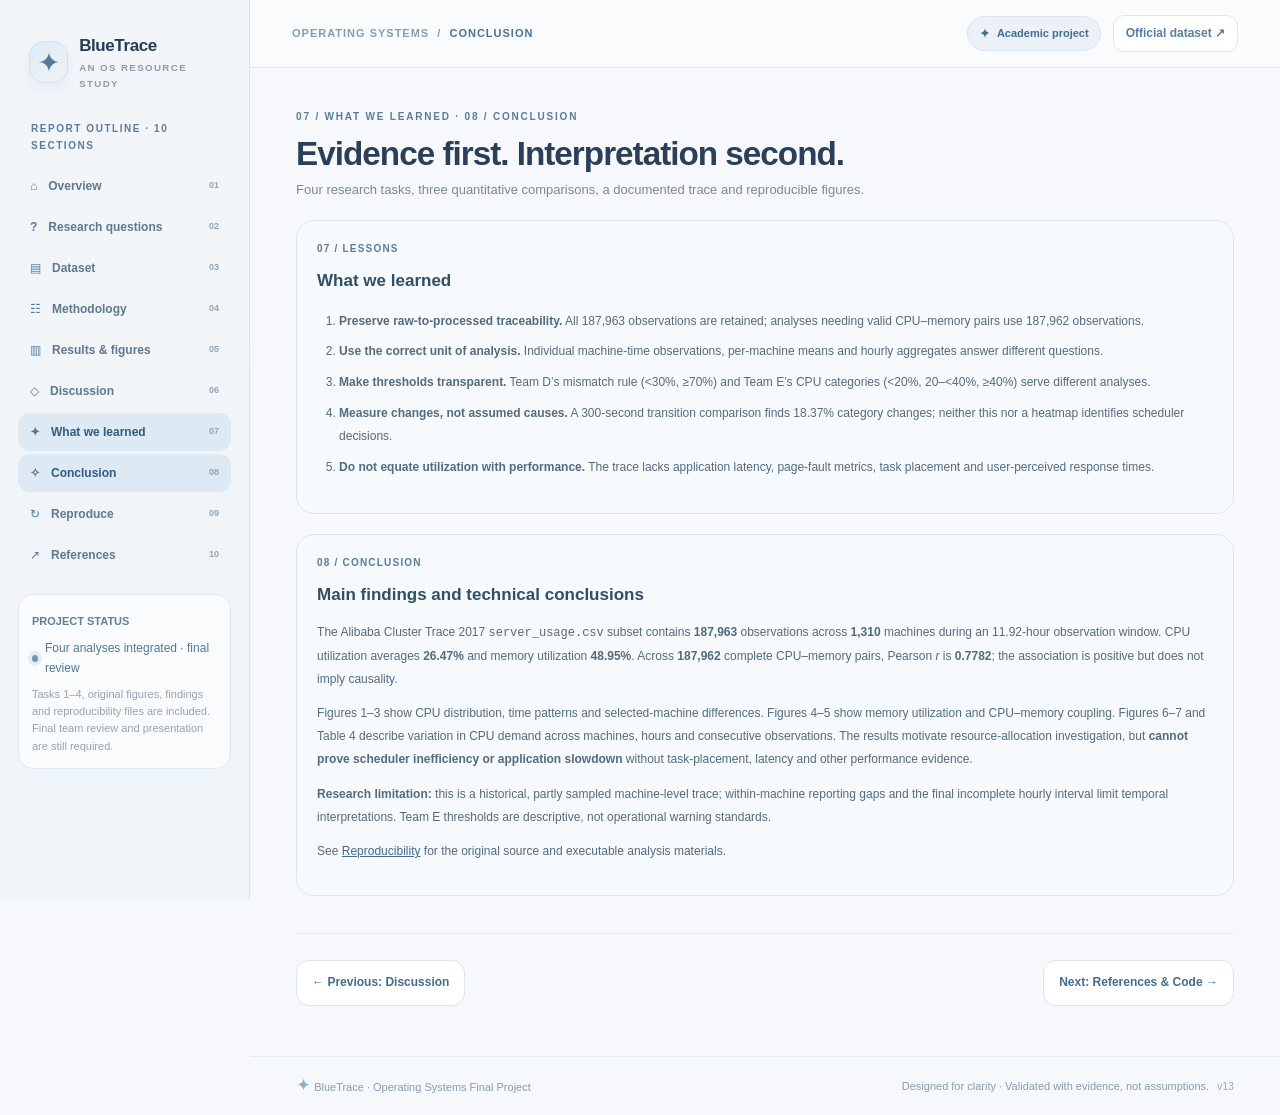
==== commit fc6a71e1: "Add files via upload" ====
--- a/conclusion.html
+++ b/conclusion.html
@@ -4,9 +4,9 @@
 <head>
 <meta charset="utf-8"/>
 <meta content="width=device-width,initial-scale=1,viewport-fit=cover" name="viewport"/>
-<meta content="#eaf6ff" name="theme-color"/>
+<meta content="#F3F6F9" name="theme-color"/>
 <meta content="Operating Systems final project: Alibaba Cluster Trace 2017 CPU and memory analysis — Conclusion." name="description"/>
-<title>Conclusion · BlueTrace OS Resource Study</title>
+<title>Conclusion · BlueTrace · Complete Study OS Resource Study</title>
 <!-- CSS fallback: page is styled even when assets/style.css is missing or HTML is opened alone. -->
 <style>
 
@@ -273,54 +273,162 @@
 @media(max-width:740px){.w1-swipe-hint{display:block}}
 
 
-/* V9 original-file exhibits and supplementary findings */
+/* V10 original-file exhibits and supplementary findings */
 .member-evidence{grid-column:1 / -1}
 .member-evidence .figure-img{max-height:none;object-fit:contain;display:block}
 .member-evidence .figure-caption{font-size:12px;line-height:1.8}
 .evidence-link{display:inline-flex;margin-top:11px;font-size:12px;font-weight:700;color:var(--primary,#4d789d);text-decoration:none}
 .report-prose{font-size:13px;line-height:1.85;color:var(--muted,#617a94)}
 .report-prose + .report-prose{margin-top:10px}
-.v9-note{background:#F4F8FC;border:1px solid #DFE8F2;border-radius:15px;padding:14px 17px;margin-top:14px;font-size:12px;line-height:1.8;color:#56718d}
-.v9-note b{color:#344e6b}
-.v9-evidence-title{margin:25px 0 13px;font-size:15px;color:#2d4561}
-.v9-kpis{display:grid;grid-template-columns:repeat(3,minmax(0,1fr));gap:12px;margin:15px 0}
-.v9-kpis div{border:1px solid #E3ECF5;background:white;border-radius:15px;padding:15px}
-.v9-kpis b{display:block;font-size:22px;color:#40688c}
-.v9-kpis span{font-size:11px;color:#7e97ac}
-.v9-table th,.v9-table td{white-space:normal;min-width:125px}
-.v9-table td:first-child{font-weight:700}
-@media(max-width:620px){.v9-kpis{grid-template-columns:1fr 1fr}.member-evidence .figure-img{max-width:100%}}
+.v10-note{background:#F4F8FC;border:1px solid #DFE8F2;border-radius:15px;padding:14px 17px;margin-top:14px;font-size:12px;line-height:1.8;color:#56718d}
+.v10-note b{color:#344e6b}
+.v10-evidence-title{margin:25px 0 13px;font-size:15px;color:#2d4561}
+.v10-kpis{display:grid;grid-template-columns:repeat(3,minmax(0,1fr));gap:12px;margin:15px 0}
+.v10-kpis div{border:1px solid #E3ECF5;background:white;border-radius:15px;padding:15px}
+.v10-kpis b{display:block;font-size:22px;color:#40688c}
+.v10-kpis span{font-size:11px;color:#7e97ac}
+.v10-table th,.v10-table td{white-space:normal;min-width:125px}
+.v10-table td:first-child{font-weight:700}
+@media(max-width:620px){.v10-kpis{grid-template-columns:1fr 1fr}.member-evidence .figure-img{max-width:100%}}
+
+/* V10: reviewed D chart handover */
+.d-supplement{margin:19px 0 12px;border:1px solid #e0ebf4;background:#fff;border-radius:18px;padding:17px;max-width:100%}
+.d-supplement h4{font-size:14px;color:#3a5f7e;margin:1px 0 12px}
+.d-supplement figure{margin:0;max-width:100%}
+.d-supplement img{display:block;width:100%;height:auto;border-radius:12px;border:1px solid #ecf1f5;max-width:100%}
+.d-supplement figcaption{font-size:11px;color:#7e92a5;line-height:1.75;padding-top:9px}
+.figure-card[data-figure="fig04_memory_histogram"] .figure-img{background:#fff;object-fit:contain}
+.figure-card[data-figure="fig05_cpu_memory_scatter"] .figure-img{background:#fff;object-fit:contain}
+@media(max-width:700px){.d-supplement{padding:12px}.v9-kpis{grid-template-columns:1fr 1fr;gap:8px}.v9-kpis b{font-size:19px}}
+
+/* V12: one muted blue-grey website palette, original research PNGs untouched. */
+:root{--v12-ink:#2B4053;--v12-muted:#647B8E;--v12-soft:#E9EFF4;--v12-accent:#567890}
+.v12-report-outline{display:grid;grid-template-columns:repeat(5,minmax(0,1fr));gap:8px;margin-top:18px}
+.v12-report-outline a{display:block;background:#F5F8FA;border:1px solid #E0E8EE;border-radius:12px;padding:13px 11px;text-decoration:none;color:#45647C;font-size:11px;line-height:1.6}
+.v12-report-outline a strong{display:block;font-size:11px;color:#263F53;margin-top:4px}
+.v12-summary{padding:20px;border-radius:18px;border:1px solid #DBE5ED;background:#F7FAFC;margin:20px 0}
+.v12-summary h3{margin:0 0 9px;font-size:17px;color:#304E64}
+.v12-summary p,.v12-summary li{font-size:12px;line-height:1.9;color:#536B7E}
+.v12-summary ul{padding-left:18px;margin:8px 0 0}
+.v12-source{color:#647B8E;font-size:11px;margin:9px 0}
+.figure-card.ready .figure-img{display:block!important;width:100%;height:auto;border:1px solid #E0E7EC;border-radius:10px}
+.figure-card.ready .figure-placeholder{display:none!important}
+.v12-figure-note{font-size:11px;color:#526A7B;line-height:1.75;margin-top:11px}
+.v12-index{padding:13px 16px;border-left:3px solid #7897B0;background:#F5F8FA;border-radius:4px 11px 11px 4px;margin-top:14px;color:#405C72}
+.v12-table{width:100%;border-collapse:collapse;min-width:620px;font-size:12px}
+.v12-table th,.v12-table td{padding:11px 13px;border-bottom:1px solid #E2EAF0;text-align:left;vertical-align:top}
+.v12-table th{background:#EAF0F5;color:#304B61;font-weight:700}
+.v12-scroll{max-width:100%;overflow-x:auto;border:1px solid #E0E8EE;border-radius:13px}
+.v12-two-col{display:grid;grid-template-columns:repeat(2,minmax(0,1fr));gap:16px}
+.v12-source-links a{color:#466B86;overflow-wrap:anywhere}
+.v12-figure-key{border:1px solid #DCE7EF;background:#F5F9FC;border-radius:12px;padding:12px 15px;margin:12px 0;color:#4E697E;font-size:12px}
+@media(max-width:800px){.v12-report-outline{grid-template-columns:repeat(2,minmax(0,1fr))}.v12-two-col{grid-template-columns:1fr}}
+@media(max-width:480px){.v12-report-outline{grid-template-columns:repeat(2,minmax(0,1fr))}.v12-summary{padding:15px}.v12-report-outline a{padding:10px;font-size:10px}}
 </style>
-<link href="assets/style.css?v=9" rel="stylesheet"/>
-</head>
-<body data-page="conclusion" data-ui-version="9">
+<link href="assets/style.css?v=13" rel="stylesheet"/>
+<style>
+
+/* BlueTrace V11 — unified muted-blue interface; all source figure files untouched. */
+:root {
+  --ink:#263B51; --muted:#637B91; --soft:#F6F8FB; --white:#fff;
+  --line:#DCE5ED; --blue:#527A9E; --blue-deep:#355A7B; --blue-pale:#E9F0F6;
+  --mint:#E9F0F6; --pink:#E9F0F6;
+  --primary:#527A9E; --accent:#527A9E;
+  --shadow:0 9px 26px rgba(40,68,96,.042);
+}
+html {color-scheme:light}
+body {background:#F6F8FB;color:var(--ink)}
+a {color:#41698E}
+.side {background:linear-gradient(180deg,#F3F6F9 0%,#EFF4F8 100%);border-right:1px solid #DCE5ED}
+.bar {background:rgba(249,251,253,.96);border-bottom:1px solid #E2E9EF}
+.logo,.process-orb,.process-index,.nav-icon {color:#527A9E}
+.logo {background:linear-gradient(145deg,#DFEAF3,#EEF4F8);border-color:#D0DFEB}
+.hero,.hero-v3 {background:linear-gradient(118deg,#F1F5F9 0%,#E6EEF5 52%,#D9E6F1 100%);border:1px solid #D8E4EE;box-shadow:0 8px 27px rgba(48,76,103,.045)}
+.hero-v3:before,.hero:before {filter:saturate(.35)}
+.hero h1 em,.hero-v3 h1 em,.hero h1 span,.hero-v3 h1 span {color:#577FA4}
+.primary,.btn-primary,.button-primary,.btn.main,.actions a.primary {background:#527A9E;color:#fff;border-color:#527A9E}
+.primary:hover,.btn-primary:hover,.button-primary:hover,.actions a.primary:hover {background:#426889;color:#fff}
+.nav-link:hover {background:#E6EEF5;color:#355A7B}
+.nav-link.active,.nav-link[aria-current="page"] {background:#DDE9F3;color:#315B82}
+.card,.figure-card,.preview,.w1-section,.stat,.task,.week {border-color:#E0E8EF;box-shadow:0 7px 22px rgba(48,76,103,.036)}
+.card,.figure-card,.preview {background:#fff}
+.kicker,.overline,.nav-caption,.fig-number,.process-top {color:#5A7C9B}
+.pill,.tag,.badge {background:#EBF1F6;color:#456D92;border-color:#D9E5EE}
+.status-dot,.dot {background:#7295B5;box-shadow:0 0 0 4px #E6EEF5}
+.result-notice,.results-intro,.w1-callout,.v9-note {background:#F2F6F9;border-color:#DEE8F0;color:#4F6A83}
+.result-notice b,.results-intro b,.w1-callout b {color:#2E526F}
+.w1-statbar .w1-stat,.v10-kpis>div,.v9-kpis>div {background:#fff;border-color:#E0E8EF}
+.w1-statbar b,.v10-kpis b,.v9-kpis b {color:#365F82}
+.w1-table thead,.schema thead {background:#ECF2F7}
+.w1-table tr:nth-child(even),.schema tr:nth-child(even) {background:#FAFBFD}
+.page-nav a {border-color:#DCE5ED;background:#fff;color:#456C8E}
+.page-nav a:hover {background:#EAF1F7}
+.scrim {background:rgba(28,48,69,.42)}
+.figure-card.ready .figure-img {display:block!important;width:100%;height:auto;max-width:100%;border:1px solid #E4EAF0;border-radius:12px;background:#fff}
+.figure-card.ready .figure-placeholder {display:none!important}
+.w1-evidence figure img {display:block!important;width:100%;max-width:100%;height:auto;border-radius:10px}
+.d-supplement img {display:block!important;width:100%;max-width:100%;height:auto}
+.fig-number,.figure-title h3 {color:#35546F}
+.fig-number {letter-spacing:.5px}
+.figure-card .figure-caption {color:#607589}
+.bt-image-note {font-size:12px;color:#61798F;margin:8px 0 16px;line-height:1.8}
+.bt-pending {margin:25px 0 4px;border:1px solid #DEE7EF;border-radius:17px;background:#F4F7FA;padding:13px 16px}
+.bt-pending summary {cursor:pointer;color:#3F6280;font-size:13px;font-weight:750;list-style-position:outside;padding:6px 4px}
+.bt-pending[open] summary {margin-bottom:14px}
+.bt-pending .figure-grid {margin-top:12px}
+.bt-pending .figure-card {box-shadow:none;background:#FAFBFD}
+.bt-visible-intro {margin:0 0 20px;padding:12px 17px;background:#EFF4F8;border:1px solid #DCE7F0;border-radius:14px;font-size:13px;color:#496983}
+.bt-visible-intro strong {color:#284C6C}
+.bt-photo-section {scroll-margin-top:84px}
+.bt-photo-section .w1-evidence {margin-top:14px}
+@media(max-width:680px){
+ .hero,.hero-v3 {background:linear-gradient(140deg,#F1F5F9,#DDE9F3)}
+ .figure-card {padding:14px}
+ .bt-pending{padding:12px}
+}
+</style>
+<style id="instructor-audit-v13">.side nav[aria-label="Instructor report outline"]{display:flex;flex-direction:column;gap:3px}.side nav[aria-label="Instructor report outline"] .nav-link{min-height:38px;padding-top:8px;padding-bottom:8px;font-size:12px;line-height:1.25}.side .side-bottom{position:static;margin-top:20px}.v12-summary{scroll-margin-top:78px}#what-we-learned,#conclusion,#research-questions,#reproduce,#references,#task4-transitions{scroll-margin-top:92px}.v12-summary ol{padding-left:22px;line-height:1.9;color:#52677d}.v12-summary ol li{margin-bottom:8px}.v12-table caption{text-align:left;padding:8px 0;color:#667f92}.nav-link .num{font-variant-numeric:tabular-nums}@media(max-width:900px){.side nav[aria-label="Instructor report outline"] .nav-link{font-size:13px;min-height:41px}}
+</style></head>
+<body data-page="conclusion" data-ui-version="11">
 <a class="skip-link" href="#main-content">Skip to content</a>
 <div aria-hidden="true" class="scrim" id="scrim"></div>
 <div class="app">
 <aside aria-hidden="false" aria-label="Report navigation" class="side" id="sidebar">
 <div class="sidebar-top">
-<a class="brand" href="index.html?v=9"><span aria-hidden="true" class="logo"><svg aria-hidden="true" class="bt-spark-icon" focusable="false" viewbox="0 0 24 24"><path d="M12 1.5C12 7.35 16.65 12 22.5 12C16.65 12 12 16.65 12 22.5C12 16.65 7.35 12 1.5 12C7.35 12 12 7.35 12 1.5Z" fill="currentColor"></path></svg></span><span><strong>BlueTrace</strong><small>AN OS RESOURCE STUDY</small></span></a>
+<a class="brand" href="index.html?v=13"><span aria-hidden="true" class="logo"><svg aria-hidden="true" class="bt-spark-icon" focusable="false" viewbox="0 0 24 24"><path d="M12 1.5C12 7.35 16.65 12 22.5 12C16.65 12 12 16.65 12 22.5C12 16.65 7.35 12 1.5 12C7.35 12 12 7.35 12 1.5Z" fill="currentColor"></path></svg></span><span><strong>BlueTrace</strong><small>AN OS RESOURCE STUDY</small></span></a>
 <button aria-label="Close navigation" class="menu-close" id="menuClose" type="button">×</button>
 </div>
-<div class="nav-caption">TECHNICAL REPORT</div>
-<nav aria-label="Report pages"><a class="nav-link" href="index.html?v=9"><span aria-hidden="true" class="nav-icon">⌂</span> Introduction <span class="num">01</span></a>
-<a class="nav-link" href="dataset.html?v=9"><span aria-hidden="true" class="nav-icon">▤</span> Dataset <span class="num">02</span></a>
-<a class="nav-link" href="methodology.html?v=9"><span aria-hidden="true" class="nav-icon">☷</span> Methodology <span class="num">03</span></a>
-<a class="nav-link" href="results.html?v=9"><span aria-hidden="true" class="nav-icon">▥</span> Results <span class="num">04</span></a>
-<a class="nav-link" href="discussion.html?v=9"><span aria-hidden="true" class="nav-icon">◇</span> Discussion <span class="num">05</span></a>
-<a aria-current="page" class="nav-link active" href="conclusion.html?v=9"><span aria-hidden="true" class="nav-icon"><svg aria-hidden="true" class="bt-spark-icon" focusable="false" viewbox="0 0 24 24"><path d="M12 1.5C12 7.35 16.65 12 22.5 12C16.65 12 12 16.65 12 22.5C12 16.65 7.35 12 1.5 12C7.35 12 12 7.35 12 1.5Z" fill="currentColor"></path></svg></span> Conclusion <span class="num">06</span></a>
-<a class="nav-link" href="references.html?v=9"><span aria-hidden="true" class="nav-icon">↗</span> References &amp; Code <span class="num">07</span></a></nav>
-<div class="side-bottom"><b>PROJECT STATUS</b><div class="tiny-status"><span class="dot"></span><span id="progress-label">Task 1 verified · Task 4 figures added</span></div><p>Dataset profile updated: 187,963 rows retained. Original Task 4 figures 6–7 received. Task 2 charts and Task 3 original charts are still pending.</p></div>
+<div class="nav-caption">REPORT OUTLINE · 10 SECTIONS</div>
+<nav aria-label="Instructor report outline"><a class="nav-link" href="index.html?v=13#introduction"><span aria-hidden="true" class="nav-icon">⌂</span> Overview <span class="num">01</span></a>
+<a class="nav-link" href="index.html?v=13#research-questions"><span aria-hidden="true" class="nav-icon">?</span> Research questions <span class="num">02</span></a>
+<a class="nav-link" href="dataset.html?v=13#dataset"><span aria-hidden="true" class="nav-icon">▤</span> Dataset <span class="num">03</span></a>
+<a class="nav-link" href="methodology.html?v=13#methodology"><span aria-hidden="true" class="nav-icon">☷</span> Methodology <span class="num">04</span></a>
+<a class="nav-link" href="results.html?v=13#results"><span aria-hidden="true" class="nav-icon">▥</span> Results &amp; figures <span class="num">05</span></a>
+<a class="nav-link" href="discussion.html?v=13#discussion"><span aria-hidden="true" class="nav-icon">◇</span> Discussion <span class="num">06</span></a>
+<a aria-current="page" class="nav-link active" href="conclusion.html?v=13#what-we-learned"><span aria-hidden="true" class="nav-icon">✦</span> What we learned <span class="num">07</span></a>
+<a aria-current="page" class="nav-link active" href="conclusion.html?v=13#conclusion"><span aria-hidden="true" class="nav-icon">✧</span> Conclusion <span class="num">08</span></a>
+<a class="nav-link" href="references.html?v=13#reproduce"><span aria-hidden="true" class="nav-icon">↻</span> Reproduce <span class="num">09</span></a>
+<a class="nav-link" href="references.html?v=13#references"><span aria-hidden="true" class="nav-icon">↗</span> References <span class="num">10</span></a></nav>
+<div class="side-bottom"><b>PROJECT STATUS</b><div class="tiny-status"><span class="dot"></span><span id="progress-label">Four analyses integrated · final review</span></div><p>Tasks 1–4, original figures, findings and reproducibility files are included. Final team review and presentation are still required.</p></div>
 </aside>
 <div class="main">
 <header class="bar"><div class="bar-lead" style="display:flex;align-items:center;gap:11px;min-width:0"><button aria-controls="sidebar" aria-expanded="false" aria-label="Open navigation menu" class="mobile-toggle" id="menuBtn" type="button"><span aria-hidden="true">☰</span></button><div class="breadcrumbs">OPERATING SYSTEMS  /  <strong>CONCLUSION</strong></div></div><div class="bar-right"><span class="pill"><svg aria-hidden="true" class="bt-spark-icon" focusable="false" viewbox="0 0 24 24"><path d="M12 1.5C12 7.35 16.65 12 22.5 12C16.65 12 12 16.65 12 22.5C12 16.65 7.35 12 1.5 12C7.35 12 12 7.35 12 1.5Z" fill="currentColor"></path></svg> Academic project</span><a class="external" href="https://github.com/alibaba/clusterdata/tree/master/cluster-trace-v2017" rel="noopener noreferrer" target="_blank">Official dataset ↗</a></div></header>
 <main class="container" id="main-content" tabindex="-1">
-<section class="page-section" id="conclusion">
-<div class="headline"><div><span class="overline">06 / CONCLUSION</span><h2>What did we learn?</h2><p>Task 1 completed and original Task 4 figures received. Final synthesis will follow remaining team results.</p></div></div><div class="conclusion-box"><span class="kicker">FINAL CONCLUSION · PENDING RESULTS</span><h3>Explain resource demand with evidence.</h3><p id="conclusion-text">The dataset examination established 187,963 retained observations across 1,310 machines, with 187,962 valid CPU–memory pairs. Original Task 4 figures provide preliminary evidence of uneven machine CPU utilization; Member D has supplied correlation findings in README form. A complete synthesis still depends on Team C CPU figures, Team D original charts, final interpretation and reviewed reproducibility steps.</p><div class="conclusion-items"><div><span>LESSON 01</span>Quantify variability across machines and time.</div><div><span>LESSON 02</span>Interpret CPU and memory demand together.</div><div><span>LESSON 03</span>Distinguish utilization, scheduling and performance.</div></div></div>
-</section>
-<nav aria-label="Report page navigation" class="page-nav"><a href="discussion.html?v=9">← Previous: Discussion</a><span style="flex:1"></span><a href="references.html?v=9">Next: References &amp; Code →</a></nav>
+<section class="page-section" id="lessons-and-conclusion"><div class="headline"><div><span class="overline">07 / WHAT WE LEARNED · 08 / CONCLUSION</span><h2>Evidence first. Interpretation second.</h2><p>Four research tasks, three quantitative comparisons, a documented trace and reproducible figures.</p></div></div>
+<section class="v12-summary" id="what-we-learned"><span class="kicker">07 / LESSONS</span><h3>What we learned</h3>
+<ol><li><strong>Preserve raw-to-processed traceability.</strong> All 187,963 observations are retained; analyses needing valid CPU–memory pairs use 187,962 observations.</li>
+<li><strong>Use the correct unit of analysis.</strong> Individual machine-time observations, per-machine means and hourly aggregates answer different questions.</li>
+<li><strong>Make thresholds transparent.</strong> Team D’s mismatch rule (&lt;30%, ≥70%) and Team E’s CPU categories (&lt;20%, 20–&lt;40%, ≥40%) serve different analyses.</li>
+<li><strong>Measure changes, not assumed causes.</strong> A 300-second transition comparison finds 18.37% category changes; neither this nor a heatmap identifies scheduler decisions.</li>
+<li><strong>Do not equate utilization with performance.</strong> The trace lacks application latency, page-fault metrics, task placement and user-perceived response times.</li></ol></section>
+<section class="v12-summary" id="conclusion"><span class="kicker">08 / CONCLUSION</span><h3>Main findings and technical conclusions</h3>
+<p>The Alibaba Cluster Trace 2017 <code>server_usage.csv</code> subset contains <strong>187,963</strong> observations across <strong>1,310</strong> machines during an 11.92-hour observation window. CPU utilization averages <strong>26.47%</strong> and memory utilization <strong>48.95%</strong>. Across <strong>187,962</strong> complete CPU–memory pairs, Pearson <em>r</em> is <strong>0.7782</strong>; the association is positive but does not imply causality.</p>
+<p>Figures 1–3 show CPU distribution, time patterns and selected-machine differences. Figures 4–5 show memory utilization and CPU–memory coupling. Figures 6–7 and Table 4 describe variation in CPU demand across machines, hours and consecutive observations. The results motivate resource-allocation investigation, but <strong>cannot prove scheduler inefficiency or application slowdown</strong> without task-placement, latency and other performance evidence.</p>
+<p><strong>Research limitation:</strong> this is a historical, partly sampled machine-level trace; within-machine reporting gaps and the final incomplete hourly interval limit temporal interpretations. Team E thresholds are descriptive, not operational warning standards.</p>
+<p>See <a href="references.html?v=13#reproduce">Reproducibility</a> for the original source and executable analysis materials.</p></section></section>
+<nav aria-label="Report page navigation" class="page-nav"><a href="discussion.html?v=13">← Previous: Discussion</a><span style="flex:1"></span><a href="references.html?v=13">Next: References &amp; Code →</a></nav>
 </main>
-<footer class="page-footer"><span><span class="little-flower"><svg aria-hidden="true" class="bt-spark-icon" focusable="false" viewbox="0 0 24 24"><path d="M12 1.5C12 7.35 16.65 12 22.5 12C16.65 12 12 16.65 12 22.5C12 16.65 7.35 12 1.5 12C7.35 12 12 7.35 12 1.5Z" fill="currentColor"></path></svg></span> BlueTrace · Operating Systems Final Project</span><span>Designed for clarity · Validated with evidence, not assumptions. <span class="build-tag">v9</span></span></footer>
+<footer class="page-footer"><span><span class="little-flower"><svg aria-hidden="true" class="bt-spark-icon" focusable="false" viewbox="0 0 24 24"><path d="M12 1.5C12 7.35 16.65 12 22.5 12C16.65 12 12 16.65 12 22.5C12 16.65 7.35 12 1.5 12C7.35 12 12 7.35 12 1.5Z" fill="currentColor"></path></svg></span> BlueTrace · Operating Systems Final Project</span><span>Designed for clarity · Validated with evidence, not assumptions. <span class="build-tag">v13</span></span></footer>
 </div></div>
 <!-- Inline navigation fallback: hamburger menu still works if the assets folder is unavailable. -->
 <script>
@@ -371,7 +479,7 @@
 })();
 </script>
 <!-- Real data metadata is optional until analysis is completed. -->
-<script src="assets/results/results.js?v=9"></script>
+<script src="assets/results/results.js?v=13"></script>
 <script>
 (() => {
 'use strict';
